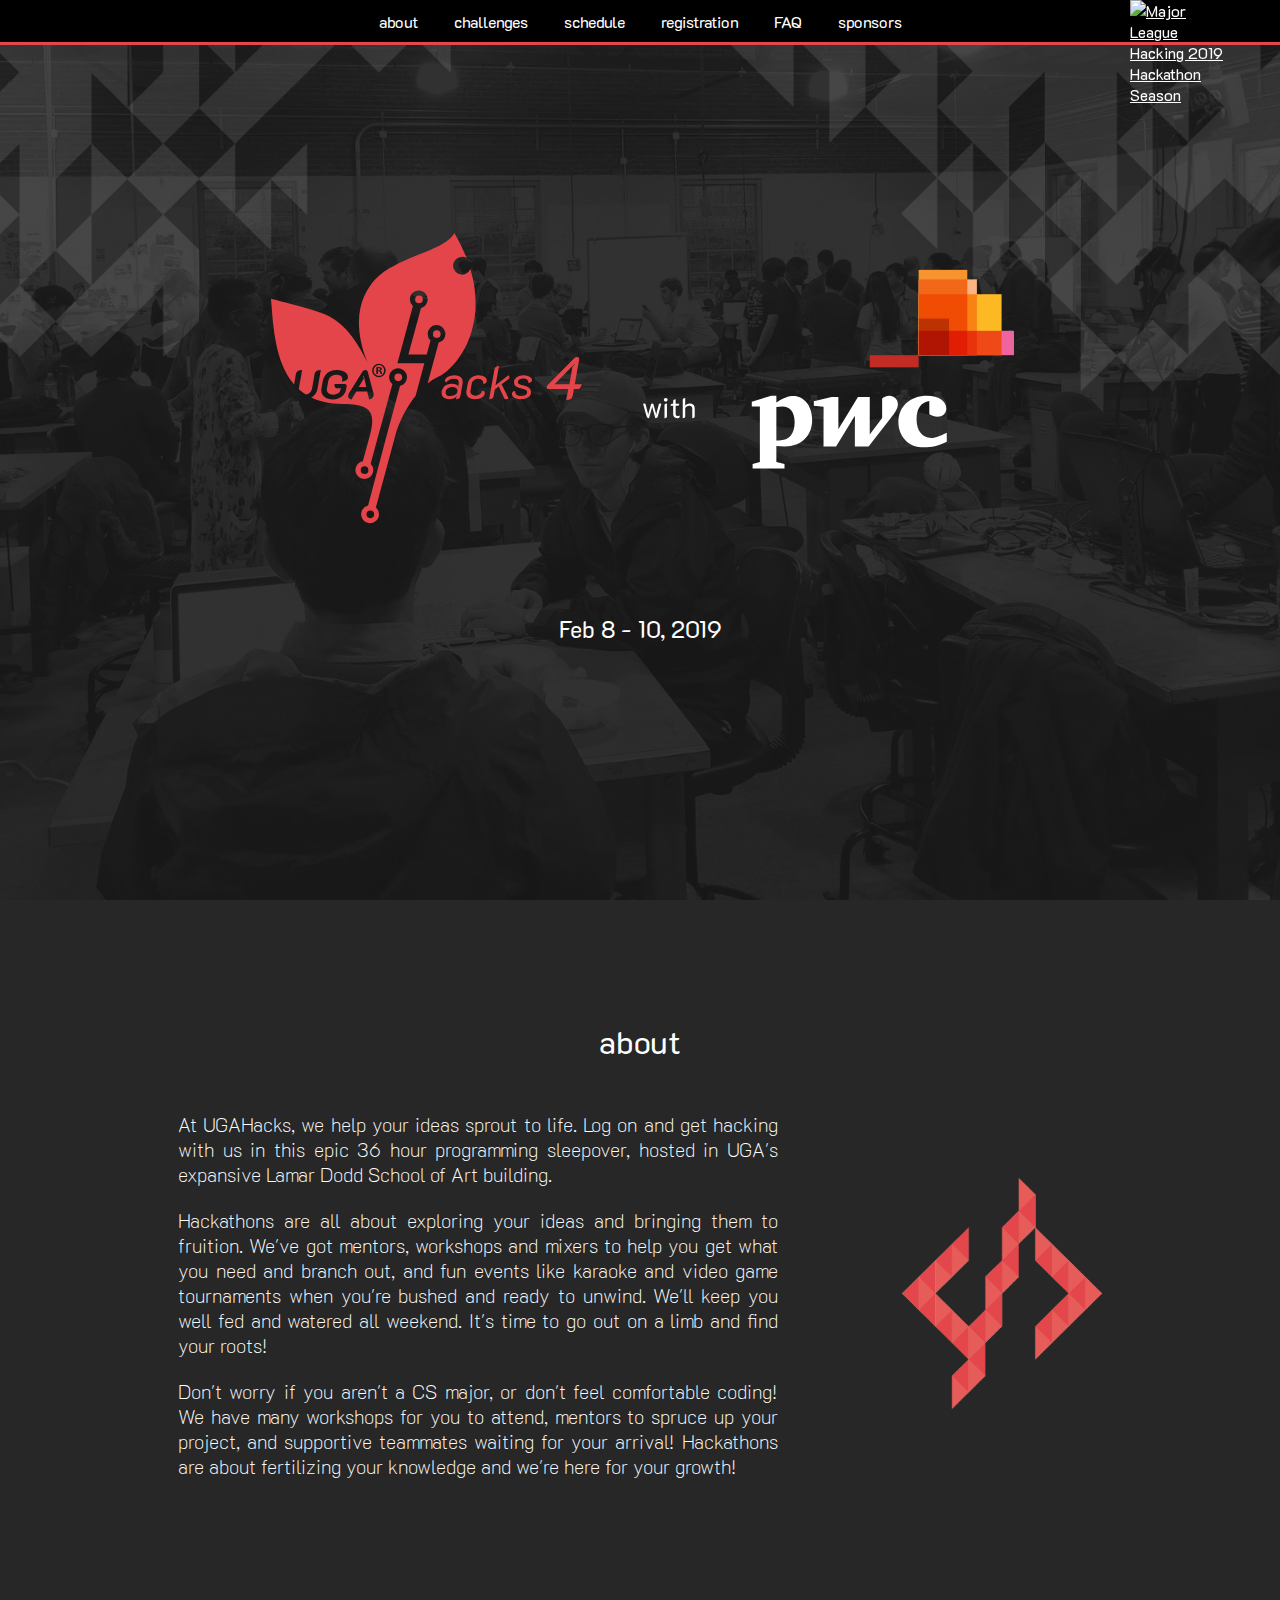
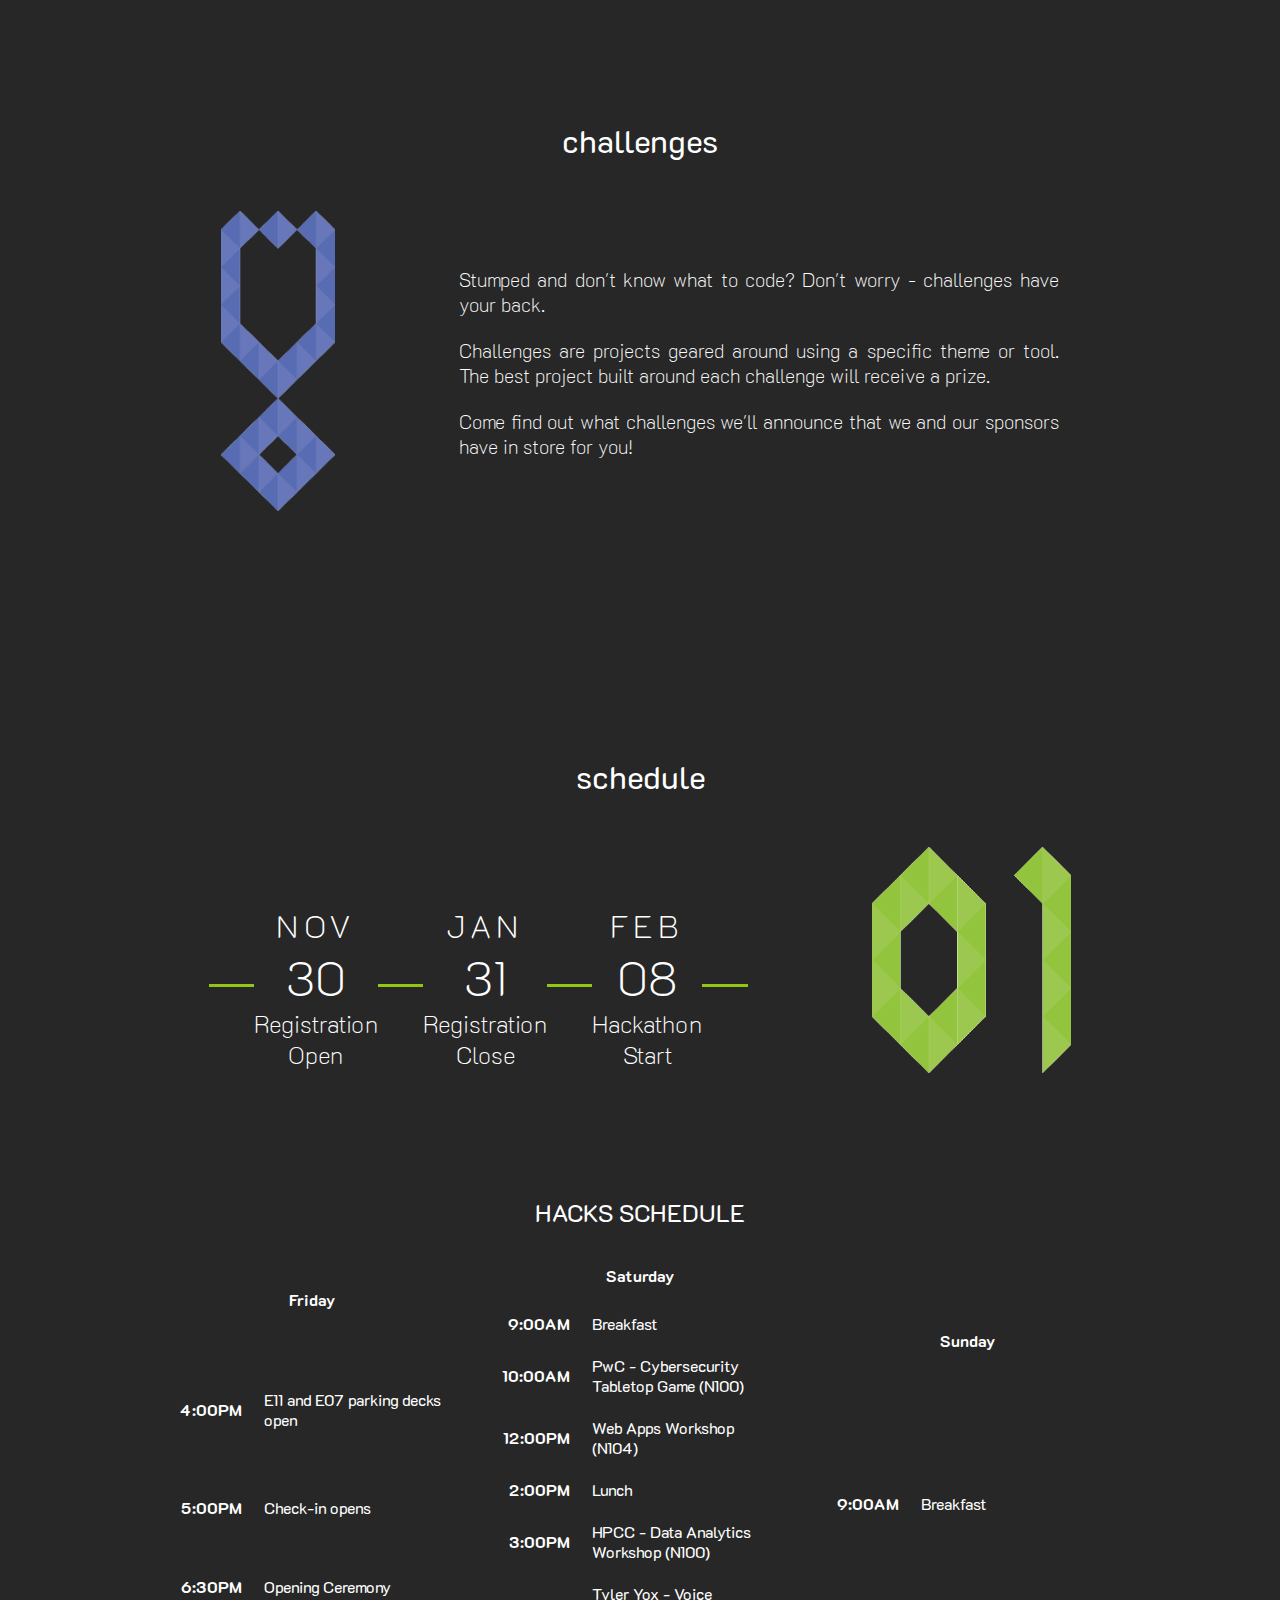
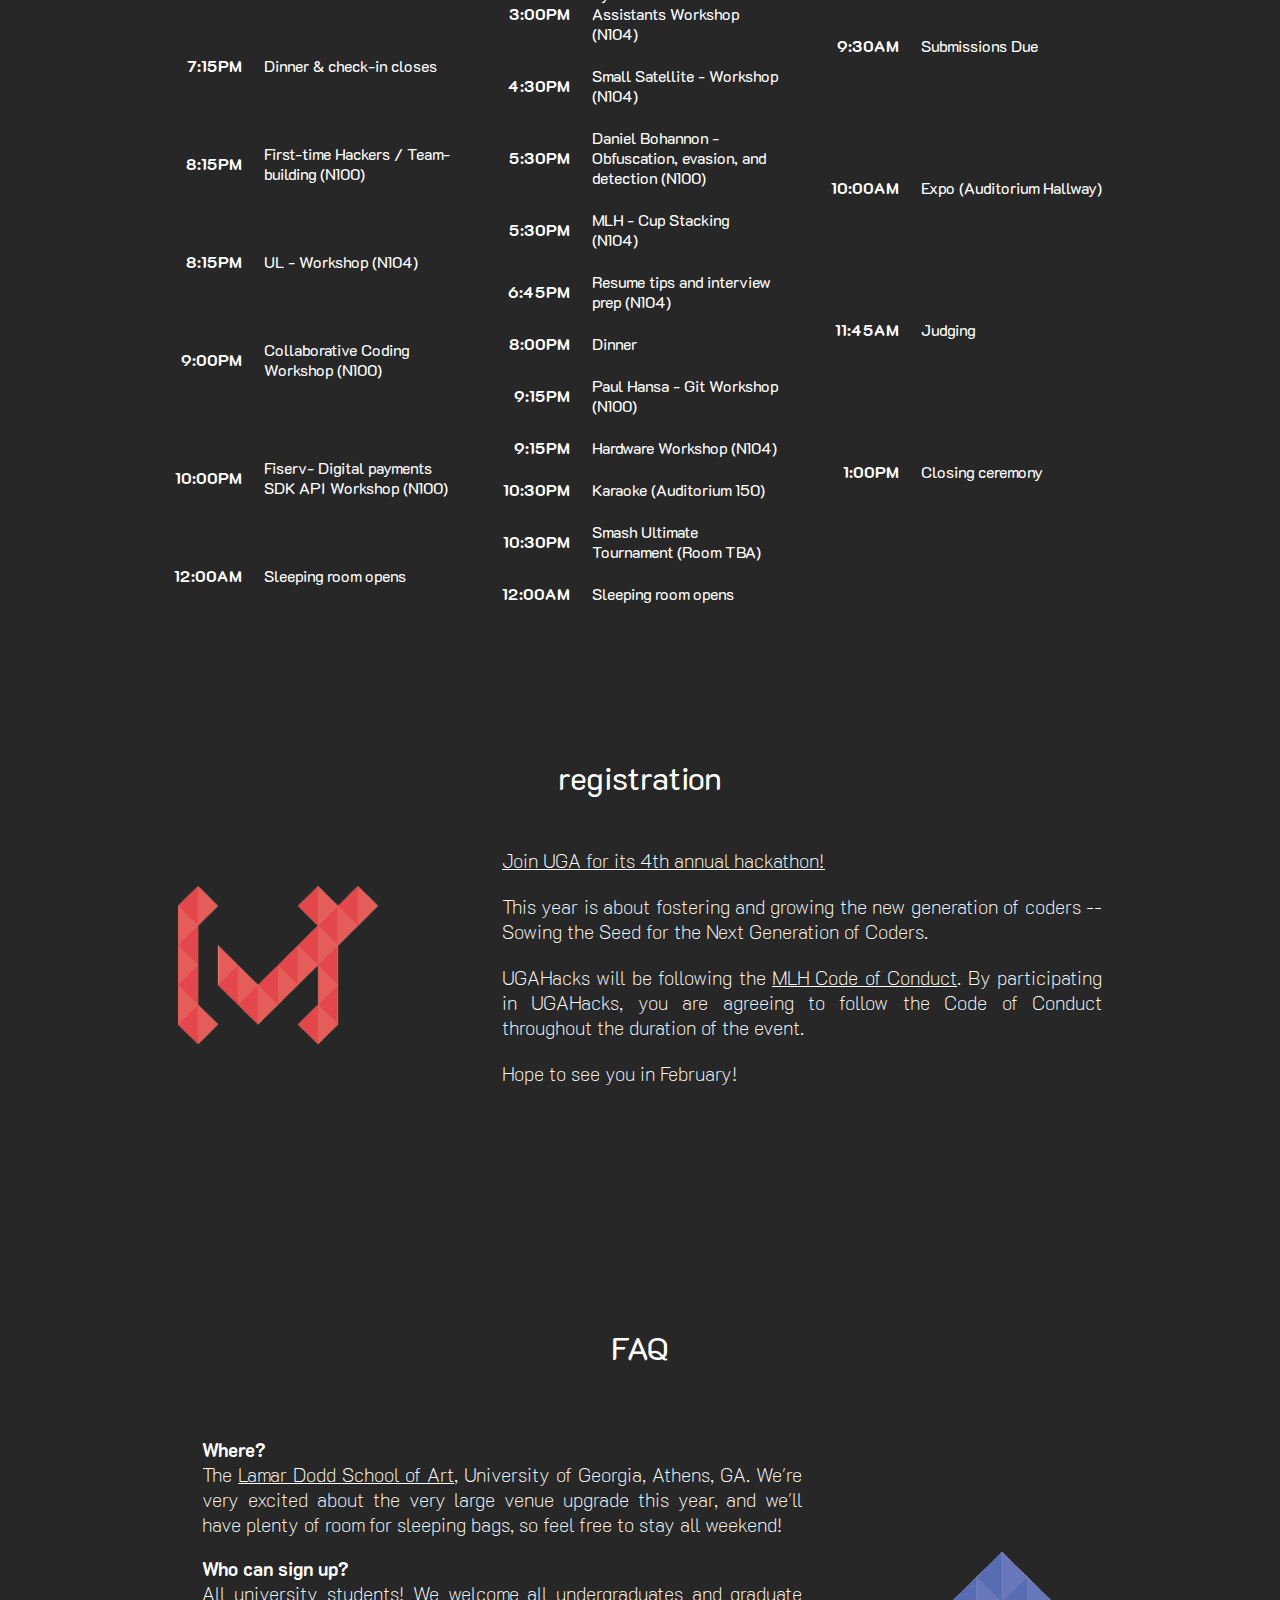
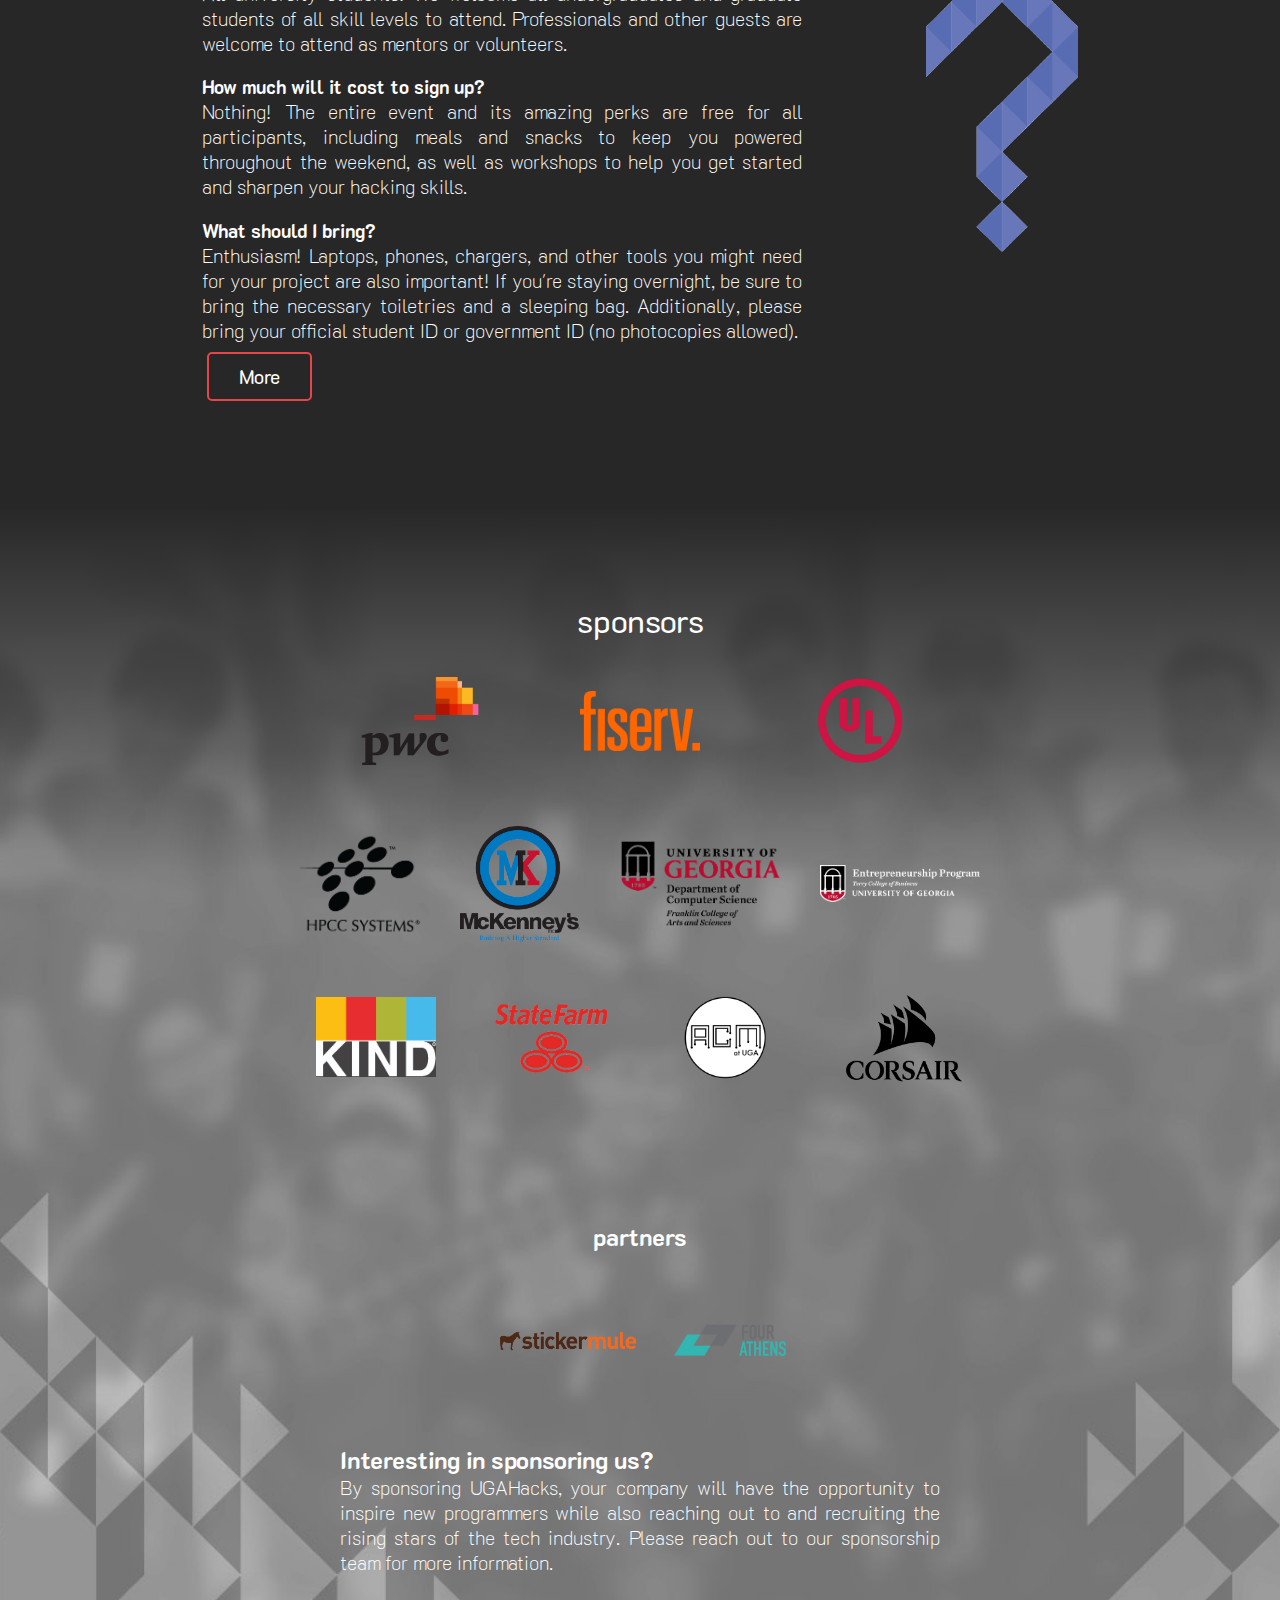
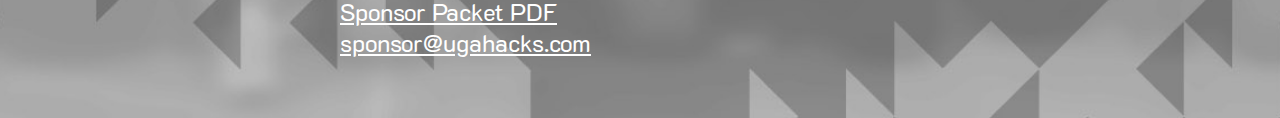
==== index.html @ d657d474 "updated schedule" ====
<!DOCTYPE html>
<meta charset="utf-8" />
<html xmlns="http://www.w3.org/1999/xhtml" xmlns:fb="http://ogp.me/ns/fb#">

<head>
	<title>UGAHacks 4</title>
	<link rel="stylesheet" href="https://maxcdn.icons8.com/fonts/line-awesome/1.1/css/line-awesome-font-awesome.min.css">
	<link rel="stylesheet" type="text/css" href="css/style.css" />
	<link rel="apple-touch-icon" sizes="180x180" href="./img/icons/apple-touch-icon.png">
	<link rel="icon" type="image/png" sizes="32x32" href="./img/icons/favicon-32x32.png">
	<link rel="icon" type="image/png" sizes="16x16" href="./img/icons/favicon-16x16.png">
	<link rel="manifest" href="./img/icons/site.webmanifest">
	<link rel="mask-icon" href="./img/icons/safari-pinned-tab.svg" color="#eb3f3f">
	<link rel="shortcut icon" href="./img/icons/favicon.ico">
	<meta name="viewport" content="width=device-width, initial-scale=1, maximum-scale=1" />
	<meta name="theme-color" content="#000000">
	<meta name="msapplication-TileColor" content="#da532c">
	<meta name="msapplication-config" content="./img/icons/browserconfig.xml">
	<meta name="theme-color" content="#ffffff">
	<meta property="og:image" content="./img/UGAH4-BG7.jpg" />
</head>

<body>
	<a id="mlh-trust-badge" style="display:block;max-width:100px;min-width:60px;position:fixed;right:50px;top:0;width:10%;z-index:10000"
	 href="https://mlh.io/seasons/na-2019/events?utm_source=na-hackathon&utm_medium=TrustBadge&utm_campaign=2019-season&utm_content=white"
	 target="_blank"><img src="https://s3.amazonaws.com/logged-assets/trust-badge/2019/mlh-trust-badge-2019-white.svg" alt="Major League Hacking 2019 Hackathon Season"
		 style="width:100%"></a>
	<div id="navbar">
		<div>
			<a href="#about">about</a>
			<a href="#challenges">challenges</a>
			<a href="#schedule">schedule</a>
			<a href="#registration">registration</a>
			<a href="#faq">FAQ</a>
			<a href="#sponsors">sponsors</a>
		</div>
	</div>
	<div id="main">
		<div>
			<div>
				<img src="./img/logo.svg" />
				<br />
				<h1 id="date">Feb 8 - 10, 2019</h1>
				<!--
				<a class="btn" href="https://ugeorgia.ca1.qualtrics.com/jfe/form/SV_0USwj0iN2isrIXz" target="_blank">REGISTER</a>
				-->
			</div>
		</div>
	</div>
	<div id="about">
		<div class="box">
			<div class="boxhead">
				<h1>about</h1>
			</div>
			<div class="boxcontent">
				<div class="boxtext">
					<p>
						At UGAHacks, we help your ideas sprout to life.
						Log on and get hacking with us in this epic 36 hour programming sleepover, hosted in UGA's expansive Lamar Dodd
						School of Art building.
					</p>
					<br />
					<p>
						Hackathons are all about exploring your ideas and bringing them to fruition. We've got mentors, workshops and
						mixers to help you get what you need and branch out, and fun events like karaoke and video game tournaments when
						you're bushed and ready to unwind. We'll keep you well fed and watered all weekend. It's time to go out on a limb
						and find your roots!
					</p>
					<br />
					<p>
						Don't worry if you aren't a CS major, or don't feel comfortable coding!
						We have many workshops for you to attend, mentors to spruce up your project, and supportive teammates waiting for
						your arrival!
						Hackathons are about fertilizing your knowledge and we're here for your growth!
					</p>
				</div>
				<div class="decor">
					<img src="img/H4about.png" />
				</div>
			</div>
		</div>
	</div>
	<div id="challenges">
		<div class="box">
			<div class="boxhead">
				<h1>challenges</h1>
			</div>
			<div class="boxcontent">
				<div class="decor">
					<img src="img/H4challenge.png" />
				</div>
				<div class="boxtext">
					<p>
						Stumped and don't know what to code? Don't worry - challenges have your back.
					</p>
					<br />
					<p>
						Challenges are projects geared around using a specific theme or tool.
						The best project built around each challenge will receive a prize.
					</p>
					<br />
					<p>
						Come find out what challenges we'll announce that we and our sponsors have in store for you!
					</p>
				</div>
			</div>
		</div>
	</div>
	<div id="schedule">
		<div class="box">
			<div class="boxhead">
				<h1>schedule</h1>
			</div>
			<div class="boxcontent">
				<div class="boxtext">
					<div id="timeline">
						<hr class="timeline-line">
						<div class="timeline-box">
							<h4>NOV</h4>
							<h5>30</h5>
							<h6>Registration Open</h6>
						</div>
						<hr class="timeline-line">
						<div class="timeline-box">
							<h4>JAN</h4>
							<h5>31</h5>
							<h6>Registration Close</h6>
						</div>
						<hr class="timeline-line">
						<div class="timeline-box">
							<h4>FEB</h4>
							<h5>08</h5>
							<h6>Hackathon Start</h6>
						</div>
						<hr class="timeline-line">
					</div>
				</div>
				<div class="decor">
					<img src="img/H4schedule.png" />
				</div>
			</div>
		</div>
		<div id=timetable>
			<h2>HACKS SCHEDULE</h2>
			<div class='table-wrapper'>
				<table id='friday'>
					<tr>
						<th colspan="2">Friday</th>
					</tr>
					<!--font weight bold-->
					<tr>
						<td class=time>4:00PM </td>
						<td>E11 and E07 parking decks open</td>
						<!--Fri-->
					</tr>
					<tr>
						<td class=time>5:00PM </td>
						<td>Check-in opens</td>
					</tr>
					<tr>
						<td class=time>6:30PM </td>
						<td>Opening Ceremony</td>
					</tr>
					<tr>
						<td class=time>7:15PM </td>
						<td>Dinner & check-in closes</td>
					</tr>
					<tr>
						<td class=time>8:15PM </td>
						<td>First-time Hackers / Team-building (N100)</td>
					</tr>
					<tr>
						<td class=time>8:15PM </td>
						<td>UL - Workshop (N104)</td>
					</tr>
					<tr>
						<td class=time>9:00PM </td>
						<td>Collaborative Coding Workshop (N100)</td>
					</tr>
					<tr>
						<td class=time>10:00PM </td>
						<td>Fiserv- Digital payments SDK API Workshop (N100)</td>
					</tr>
					<tr>
						<td class=time>12:00AM </td>
						<td>Sleeping room opens</td>
					</tr>
				</table>
				<!--friday table-->
				<table id='saturday'>
					<tr>
						<th colspan="2">Saturday</th>
					</tr>
					<tr>
						<td class=time>9:00AM </td>
						<td>Breakfast</td>
					</tr>
					<tr>
						<td class=time>10:00AM </td>
						<td>PwC - Cybersecurity Tabletop Game (N100)</td>
					</tr>
					<tr>
						<td class=time>12:00PM </td>
						<td>Web Apps Workshop (N104)</td>
					</tr>
					<tr>
						<td class=time>2:00PM </td>
						<td>Lunch</td>
					</tr>
					<tr>
						<td class=time>3:00PM </td>
						<td>HPCC - Data Analytics Workshop (N100)</td>
					</tr>
					<tr>
						<td class=time>3:00PM </td>
						<td>Tyler Yox - Voice Assistants Workshop (N104)</td>
					</tr>
					<tr>
						<td class=time>4:30PM </td>
						<td>Small Satellite - Workshop (N104)</td>
					</tr>
					<tr>
						<td class=time>5:30PM </td>
						<td>Daniel Bohannon - Obfuscation, evasion, and detection (N100)</td>
					</tr>
					<tr>
						<td class=time>5:30PM </td>
						<td>MLH - Cup Stacking (N104)</td>
					</tr>
					<tr>
						<td class=time>6:45PM </td>
						<td>Resume tips and interview prep (N104)</td>
					</tr>
					<tr>
						<td class=time>8:00PM </td>
						<td>Dinner</td>
					</tr>
					<tr>
						<td class=time>9:15PM </td>
						<td>Paul Hansa - Git Workshop (N100)</td>
					</tr>
					<tr>
						<td class=time>9:15PM </td>
						<td>Hardware Workshop (N104)</td>
					</tr>
					<tr>
						<td class=time>10:30PM </td>
						<td>Karaoke (Auditorium 150)</td>
					</tr>
					<tr>
						<td class=time>10:30PM </td>
						<td>Smash Ultimate Tournament (Room TBA)</td>
					</tr>
					<tr>
						<td class=time>12:00AM </td>
						<td>Sleeping room opens</td>
					</tr>
				</table>
				<table id="sunday">
					<tr>
						<th colspan="2">Sunday</th>
					</tr>
					<tr>
						<td class=time>9:00AM </td>
						<td>Breakfast</td>
						<!--Sun-->
					</tr>
					<tr>
						<td class=time>9:30AM </td>
						<td>Submissions Due</td>
					</tr>
					<tr>
						<td class=time>10:00AM </td>
						<td>Expo (Auditorium Hallway)</td>
					</tr>
					<tr>
						<td class=time>11:45AM </td>
						<td>Judging</td>
					</tr>
					<tr>
						<td class=time>1:00PM </td>
						<td>Closing ceremony</td>
					</tr>
					<tr>
						<td></td>
					</tr>
				</table>
			</div>
		</div>
		<!--end of timetable div-->

	</div> <!-- end of the timeline div -->
	<div id="registration">
		<div class="box">
			<div class="boxhead">
				<h1>registration</h1>
			</div>
			<div class="boxcontent">
				<div class="decor">
					<img src="img/H4registration.png" />
				</div>
				<div class="boxtext">
					<p><a href="https://ugeorgia.ca1.qualtrics.com/jfe/form/SV_0USwj0iN2isrIXz" target="_blank">Join UGA for its 4th
							annual hackathon!</a></p>
					<br />
					<p>This year is about fostering and growing the new generation of coders -- Sowing the Seed for the Next
						Generation of Coders.</p>
					<br />
					<p>UGAHacks will be following the <a href="https://static.mlh.io/docs/mlh-code-of-conduct.pdf">MLH Code of Conduct</a>.
						By participating
						in UGAHacks, you are agreeing to follow the Code of Conduct throughout the duration of the event.</p>
					<br />
					<p>Hope to see you in February!</p>
				</div>
			</div>
		</div>
	</div>
	<div id="faq">
		<div class="box">
			<div class="boxhead">
				<h1>FAQ</h1>
			</div>
			<div class="boxcontent">
				<div class="boxtext">
					<h3>Where? </h3>
					<p>
						The <a href="https://goo.gl/maps/ufiFo4PmKb82">Lamar Dodd School of Art</a>, University of Georgia, Athens, GA.
						We're very excited about the very large venue upgrade this year, and we'll have plenty of room for sleeping bags,
						so feel free to stay all weekend!
					</p>
					<h3>Who can sign up? </h3>
					<p>
						All university students! We welcome all undergraduates and graduate students of all skill levels to attend.
						Professionals
						and other guests are
						welcome to attend as mentors or volunteers.
					</p>
					<h3>How much will it cost to sign up? </h3>
					<p>
						Nothing! The entire event and its amazing perks are free for all participants, including meals and snacks to keep
						you powered throughout the weekend, as well as workshops to help you get started and sharpen your hacking skills.
					</p>
					<h3>What should I bring? </h3>
					<p>
						Enthusiasm! Laptops, phones, chargers, and other tools you might need for your project are also important! If
						you're staying overnight, be sure to bring the necessary toiletries and a sleeping bag. Additionally, please
						bring your official student ID or government ID (no photocopies allowed).
					</p>
					<br />
					<a class="collapsible btn">More</a>
					<div class="content">
						<h3>Can I start working on my project before the event? </h3>
						<p>
							No. All UGAHacks projects must begin at the hackathon. You are not permitted to begin a hackathon project before
							this event. Feel free to bring ideas, but no code!
						</p>
						<h3>What if I don't have a team or idea? </h3>
						<p>
							Don't sweat it! You're free to join any existing team or form a new one when you get there. We'll also provide
							ample opportunities for hackers to meet each other and brainstorm some amazing ideas.
						</p>
						<h3>How many people can I have on my team? </h3>
						<p>
							There is no hard limit, but we recommend teams be at most 4 people, as we only have prizes for 4 people per
							team.
						</p>
						<h3>Will you be offering travel reimbursements? </h3>
						<p>
							Yes, we will be offering travel reimbursements! Please make sure to note it on your registration and we will
							reach out to you upon acceptance. University of Georgia students are not eligible to receive travel
							reimbursements.
						</p>
						<h3>Where will I sleep? </h3>
						<p>
							We'll have designated sleeping areas for hackers, but they will be on a first-come-first-serve basis. You're
							welcome and even encouraged to bring a sleeping bag!
						</p>
						<h3>Can I volunteer / mentor at UGAHacks? </h3>
						<p>
							We love your enthusiasm! Volunteers and mentors can apply via the registration form above! If you have any
							questions regarding the position, please contact us at
							<a href="mailto:hackathon@uga.edu">hackathon@uga.edu</a>
							- Be sure to mention it in the subject. See you soon!
						</p>
						<h3>I have more questions? </h3>
						<p>
							That's not actually a question, but if you've got one then we'll be happy to answer it! Reach out to us at
							<a href="mailto:hello@ugahacks.com">hello@ugahacks.com</a>.
						</p>
					</div>
				</div>
				<div class="decor">
					<img src="img/H4faq.png" />
				</div>
			</div>
		</div>
	</div>
	<div id="sponsors">
		<div class="box">
			<div class="boxhead">
				<h1>sponsors</h1>
			</div>
			<div class="sponsorlogos">
				<a href="https://www.pwc.com/" target="_blank"> <img src="img/pwcready.png" /></a>
				<a href="https://www.fiserv.com/index.aspx" target="_blank"><img src="img/fiserv.png" /></a>
				<a href="https://ims.ul.com/" target="_blank"><img src="img/UL-red.png" /></a>
			</div>
			<div class="sponsorlogos">
				<a href="https://hpccsystems.com/" target="_blank"><img src="img/HPCC Systems Logo black.png" /></a>
				<a href="http://www.mckenneys.com" target="_blank"><img src="img/mck.png" /></a>
				<a href="http://cs.uga.edu" target="_blank"><img src="img/csdept.png" class="uga-logo"/></a>
				<a href="http://www.ugaentr.com" target="_blank"><img src="img/entr-program.png" class="uga-logo"/></a>
			</div>
			<div class="sponsorlogos">
				<a href="https://www.kindsnacks.com/" target="_blank"><img src="img/kind.png" /></a>
				<a href="https://www.statefarm.com" target="_blank"><img src="img/statefarm.png" /></a>
				<a href="https://www.ugaacm.com/" target="_blank"><img src="img/acm.png" /></a>
				<a href="https://www.corsair.com/us/en/" target="_blank"><img src="img/Corsair_logo_SW_800px.png" /></a>
			</div>

		</div>
		<div class="box" style="margin: 20px 0">
			<div class="boxhead">
				<h2>partners</h2>
			</div>
			<div class="boxcontent">
				<div class="partnerlogos">
					<a href="http://hackp.ac/mlh-stickermule-hackathons" target="_blank"><img src="img/sticker-mule-logo-light-bg.png" /></a>
					<a href="https://www.fourathens.com/" target="_blank"><img src="img/fourathens.png" /></a>
				</div>
			</div>
		</div>
		<div class="boxcontent">
			<div class="boxtext">
				<h2>Interesting in sponsoring us?</h2>
				<p>
					By sponsoring UGAHacks, your company will have the opportunity to inspire new programmers while also reaching out
					to and recruiting the rising stars of the tech industry. Please reach out to our sponsorship team for more
					information.
				</p>
				<br />
				<a href="./docs/UGHacks-4-Sponsorship.pdf">
					<h2>Sponsor Packet PDF</h2>
				</a>
				<a href="mailto:sponsor@ugahacks.com">
					<h2>sponsor@ugahacks.com</h2>
				</a>
			</div>
		</div>
		<footer>
			<a href="https://github.com/ugahacks"><i class="fa fa-github"></i></a>
			<a href="https://twitter.com/ugahacks"><i class="fa fa-twitter"></i></a>
			<a href="https://www.facebook.com/ugahacks/"><i class="fa fa-facebook"></i></a>
		</footer>
	</div>


	<script src="js/smooth-scroll.min.js"></script>
	<script>
		var scroll = new SmoothScroll('a[href*="#"]', {
			speed: 800,
			offset: 40
		});
		var more = document.getElementsByClassName("collapsible");
		for (let i = 0; i < more.length; i++) {
			more[i].addEventListener("click", function () {
				this.classList.toggle("active");
				var content = this.nextElementSibling;
				if (content.style.display === "block") {
					content.style.display = "none";
				} else {
					content.style.display = "block";
				}
			})
		}
	</script>
</body>

</html>
---- css/style.css ----
@import url("https://fonts.googleapis.com/css?family=K2D");

/* Elements */

* {
    margin: 0;
    padding: 0;
    background-repeat: no-repeat;
    background-size: cover;
    background-position: top center;
    background-attachment: fixed;
}

body {
    background-color: #272727;
    font-family: "K2D", "Helvetica Neue", "Helvetica", "Arial", sans-serif;
    color: white;
}

body > div:nth-of-type(n + 2) {
    min-height: calc(50vh - 20px);
    display: flex;
    align-items: center;
    justify-content: center;
}

p {
    font-size: 1.2em;
    font-weight: lighter;
}

a {
    color: #fff;
    transition: 0.5s all;
}

a:hover {
    color: #e4464a;
}

h1,
h2,
h3 {
    font-weight: normal;
}

.h2-italics{
    font-style: italic;
}

h4 {
    font-size: 2em;
    letter-spacing: 5px;
    font-weight: lighter;
}

h5 {
    font-size: 3em;
    font-weight: lighter;
}

h6 {
    font-size: 1.5em;
    font-weight: lighter;
}

footer {
    margin: 30px 0;
    text-align: center;
    font-size: 2em;
}

footer a {
    text-decoration: none;
}

footer a:hover {
    color: black;
}

/* Classes */

.content {
    display: none;
}

.box {
    margin: 120px 0;
}

.boxhead {
    text-align: center;
}

.boxcontent {
    text-align: center;
}

.boxcontent > div {
    padding: 50px 60px 0 60px;
    display: inline-block;
    vertical-align: middle;
}

.boxtext {
    text-align: justify;
    max-width: 600px;
}

.decor img {
    max-width: 200px;
    max-height: 300px;
}

.btn {
    border: 2px solid #e4464a;
    border-radius: 5px;
    padding: 10px 30px;
    margin: 5px;
    font-size: 1.2em;
    text-align: center;
    color: white;
    text-decoration: none;
}

.btn:hover {
    background: #e4464a;
    color: #fff;
}

/* IDs */

/* Navbar */

#navbar {
    z-index: 1;
    width: 100%;
    min-height: 40px;
    position: fixed;
    top: 0;
    text-align: center;
    line-height: 40px;
    border-bottom: 3px solid #e4464a;
    background-color: black;
}

#navbar > * {
    display: inline-block;
}

#navbar > div:first-child {
    padding-left: 2em;
}

#navbar > div > * {
    vertical-align: middle;
    padding-right: 2em;
}

#navbar a {
    color: white;
    text-decoration: none;
}

#navbar a:hover {
    color: #e4464a;
}

/* .active-nav {
  border-bottom: 3px solid #e4464a; 
} */

#main {
    margin-top: 40px;
    text-align: center;
    background-image: url("../img/UGAH4-BG1.jpg");
    height: calc(100vh - 40px);
}

#main > div {
    width: 100%;
    align-items: center;
    margin: auto;
}

#main > div > div {
    margin-top: -100px;
}

/* #main > div > div > *:nth-child(1) {
    margin-left: 7vw;
} */

#main > div > div > * {
    display: inline-block;
    vertical-align: middle;
}

#main img {
    min-width: 100px;
    width: 80%;
    max-width: 768px;
    margin-bottom: 50px;
}

#main h1 {
    font-size: 1.8vw;
}

#main .btn {
    position: absolute;
    bottom: 15%;
    left: 0%;
    right: 0%;
    max-width: 120px;
    margin: 0 auto;
}

#about, #overview,
#friday-prep {
    background-image: url("../img/UGAH4-BG2.jpg");
}

#challenges,
#online {
    background-image: url("../img/UGAH4-BG3.jpg");
}

#schedule {
    display: grid;
    text-align: center;
}

#schedule,
#onsite {
    background-image: url("../img/UGAH4-BG4.jpg");
}

#schedule .table-wrapper {
    display: flex;
    /* justify-content: space-between; */
    justify-content: center;
    flex-wrap: wrap;
}

#schedule table {
    width: 300px;
    padding: 20px 10px;
    margin: 0 auto;
}

#schedule tr {
    line-height: 1.25em;
    text-align: left; /*maybe center is better*/
}

#schedule tr > th {
    padding: 1em 0;
    text-align: center;
}

#schedule tr > td:first-of-type {
    padding-right: 20px;
    text-align: right;
    font-weight: bold;
}

#schedule tr > td {
    padding: 10px 0;
}

/* adding Timeline - like UGAHACKS3*/
.timeline-line {
    margin: auto 0;
    flex: initial; /*setting height and width*/
    width: 100%; /*change width? Does this make it look more elegant? How can I change its width to match mobile?*/
    border-top: 3px solid #93c611;
}

.timeline-box {
    display: block;
    width: 100%; /*change to %?*/
    margin: 0 auto;
    align-content: center;
}

#timeline {
    width: 100%;
    display: flex;
    align-content: center;
    text-align: center;
    padding-top: 50px;
}

hr {
    /*line break - can be used as timeline. svg? Annoying*/
    flex: auto;
    display: block;
    height: 3px;
    margin: auto 0 auto 20px;
    border: 0;
    border-top: 3px solid #93c611;
}

/*h4 -for month
h5 - for date
h6 - for subject*/
/*End of adding Timeline - like UGAHACKS3*/

#registration, #responsibilities,
#workshops {
    background-image: url("../img/UGAH4-BG5.jpg");
}

#faq, #rules,
#hotels {
    background-image: url("../img/UGAH4-BG6.jpg");
}

#faq h3 {
    margin-top: 1em;
    font-weight: bold;
}

#thankyou {
    background: url("../img/UGAH4-BG7-black.jpg");
    min-height: 60vh;
    background-size: cover;
    min-height: 800px;
    background-position: top center;
}

#sponsors {
    display: grid;
    background: linear-gradient(
            to bottom,
            rgba(40, 40, 40, 1) 0%,
            rgba(20, 20, 20, 0.4) 20%,
            rgba(0, 0, 0, 0) 30%
        ),
        url("../img/UGAH4-BG7.jpg");
    min-height: 60vh;
    background-size: cover;
    min-height: 800px;
    background-position: top center;
}

#sponsors h2 {
    font-weight: bold;
}

#sponsors a h2 {
    font-weight: normal;
}

#sponsors .box {
    margin: 0;
}

#sponsors .boxhead {
    margin-top: 90px;
}

.sponsorlogos {
    align-items: center;
    display: flex;
    justify-content: center;
    justify-content: space-evenly;
}

.sponsorlogos img {
    max-width: 120px;
    padding: 20px;
}

.uga-logo {
    max-width: 160px !important;
}

.partnerlogos {
    display: flex;
    margin-top: 0.5em;
    justify-content: center;
    justify-content: space-evenly;
}
.partnerlogos img {
    max-height: 60px;
}

.footer {
    left: 0;
    bottom: 0;
    width: 100%;
    text-align: center;
    padding-top: 0.5em;
    padding-bottom: 0.5em;
    background-color: #e4464a;
}

@media (max-width: 768px), (orientation: portrait) {
    html {
        font-size: 80%;
    }
    .btn {
        font-size: 1em;
    }
    .box {
        margin: 80px 0;
    }

    .boxcontent > div {
        padding: 30px 20px 0 20px;
    }
    .decor {
        width: calc(100% - 100px);
    }
    .decor img {
        max-width: 150px;
        max-height: 150px;
    }
    #schedule #boxtext {
        padding: 0 !important;
    }
    #timeline {
        font-size: 80%;
    }
    #navbar {
        display: none;
    }
    #main {
        margin-top: 0;
    }
    #main > div > div > * {
        margin: 1em auto;
        display: block;
    }
    #main h1 {
        font-size: 2em;
    }
    #main .btn {
        bottom: 12%;
    }
    .sponsorlogos {
        display: flex;
        flex-direction: column;
    }
    #parking-map {
        max-height: 35vh;
    }
    /* .table-wrapper {
        display: flex;
        flex-direction: column;
        align-items: center;
    } */
}
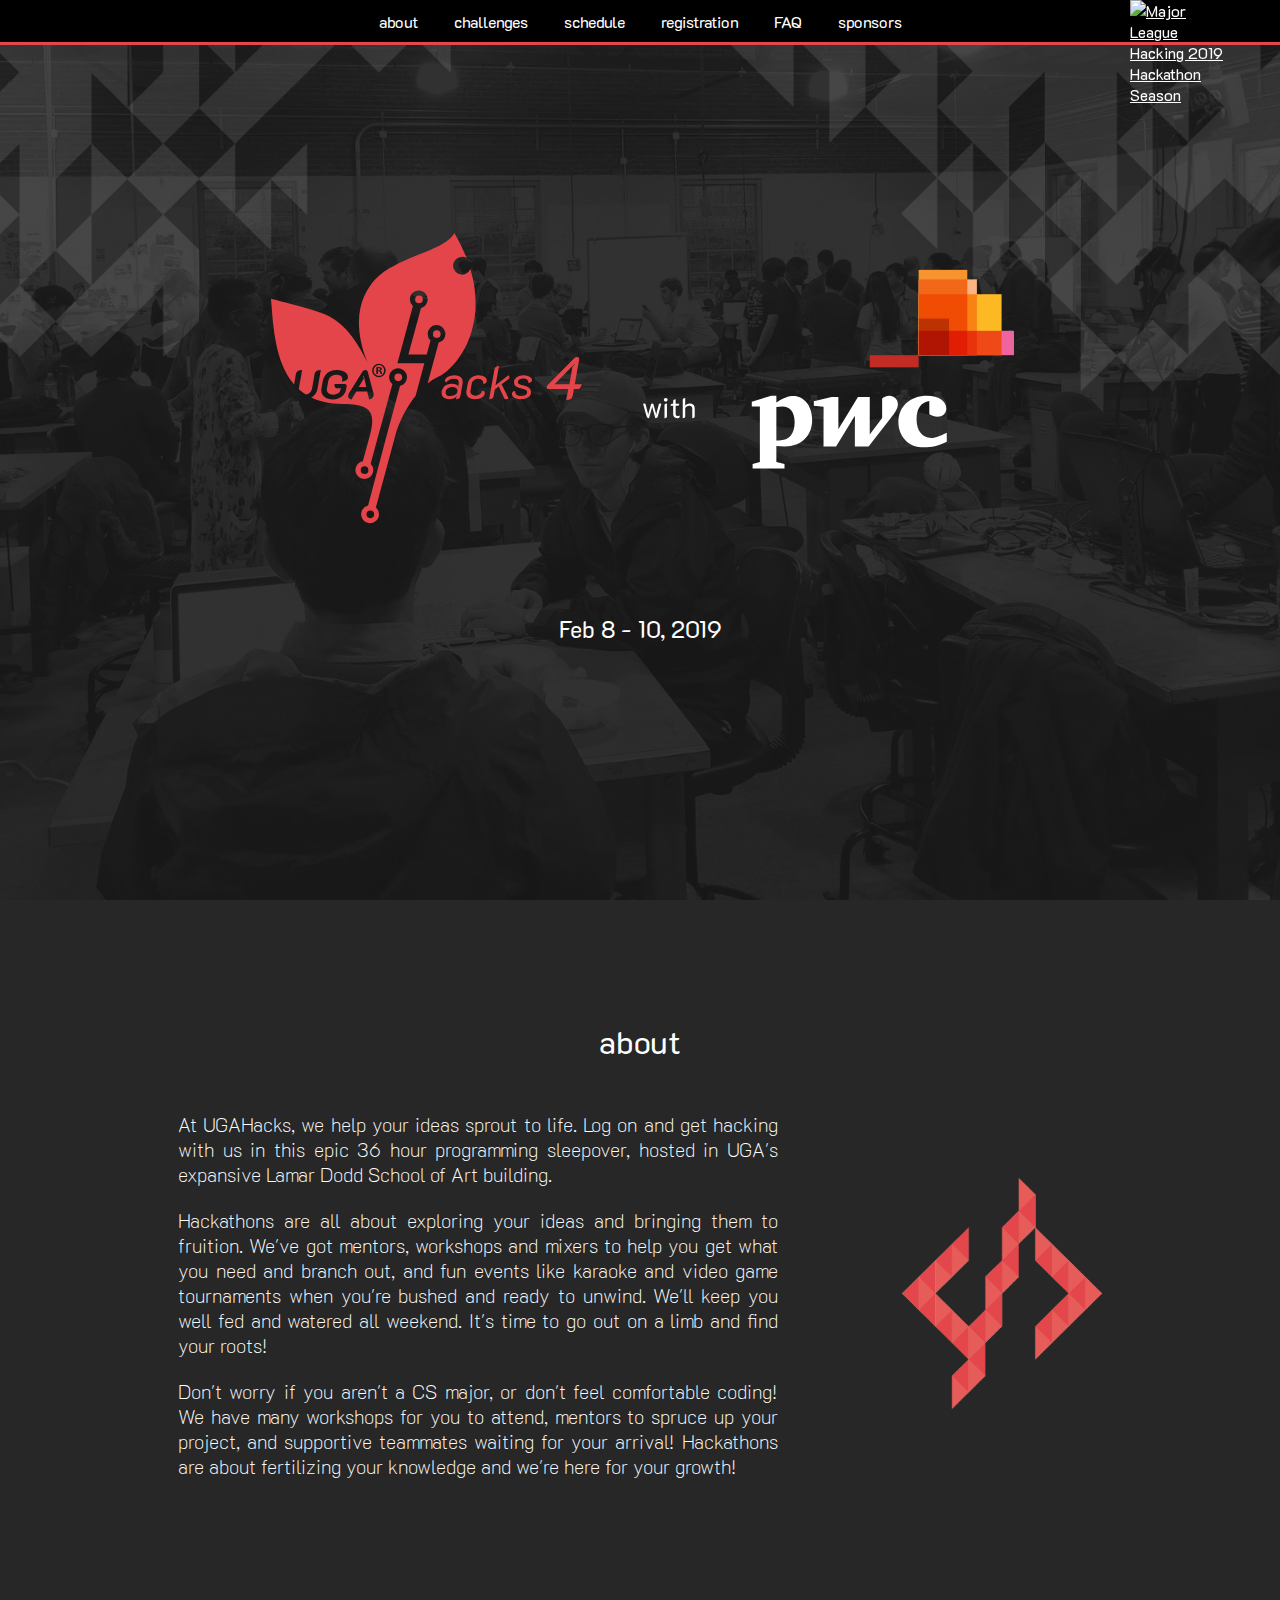
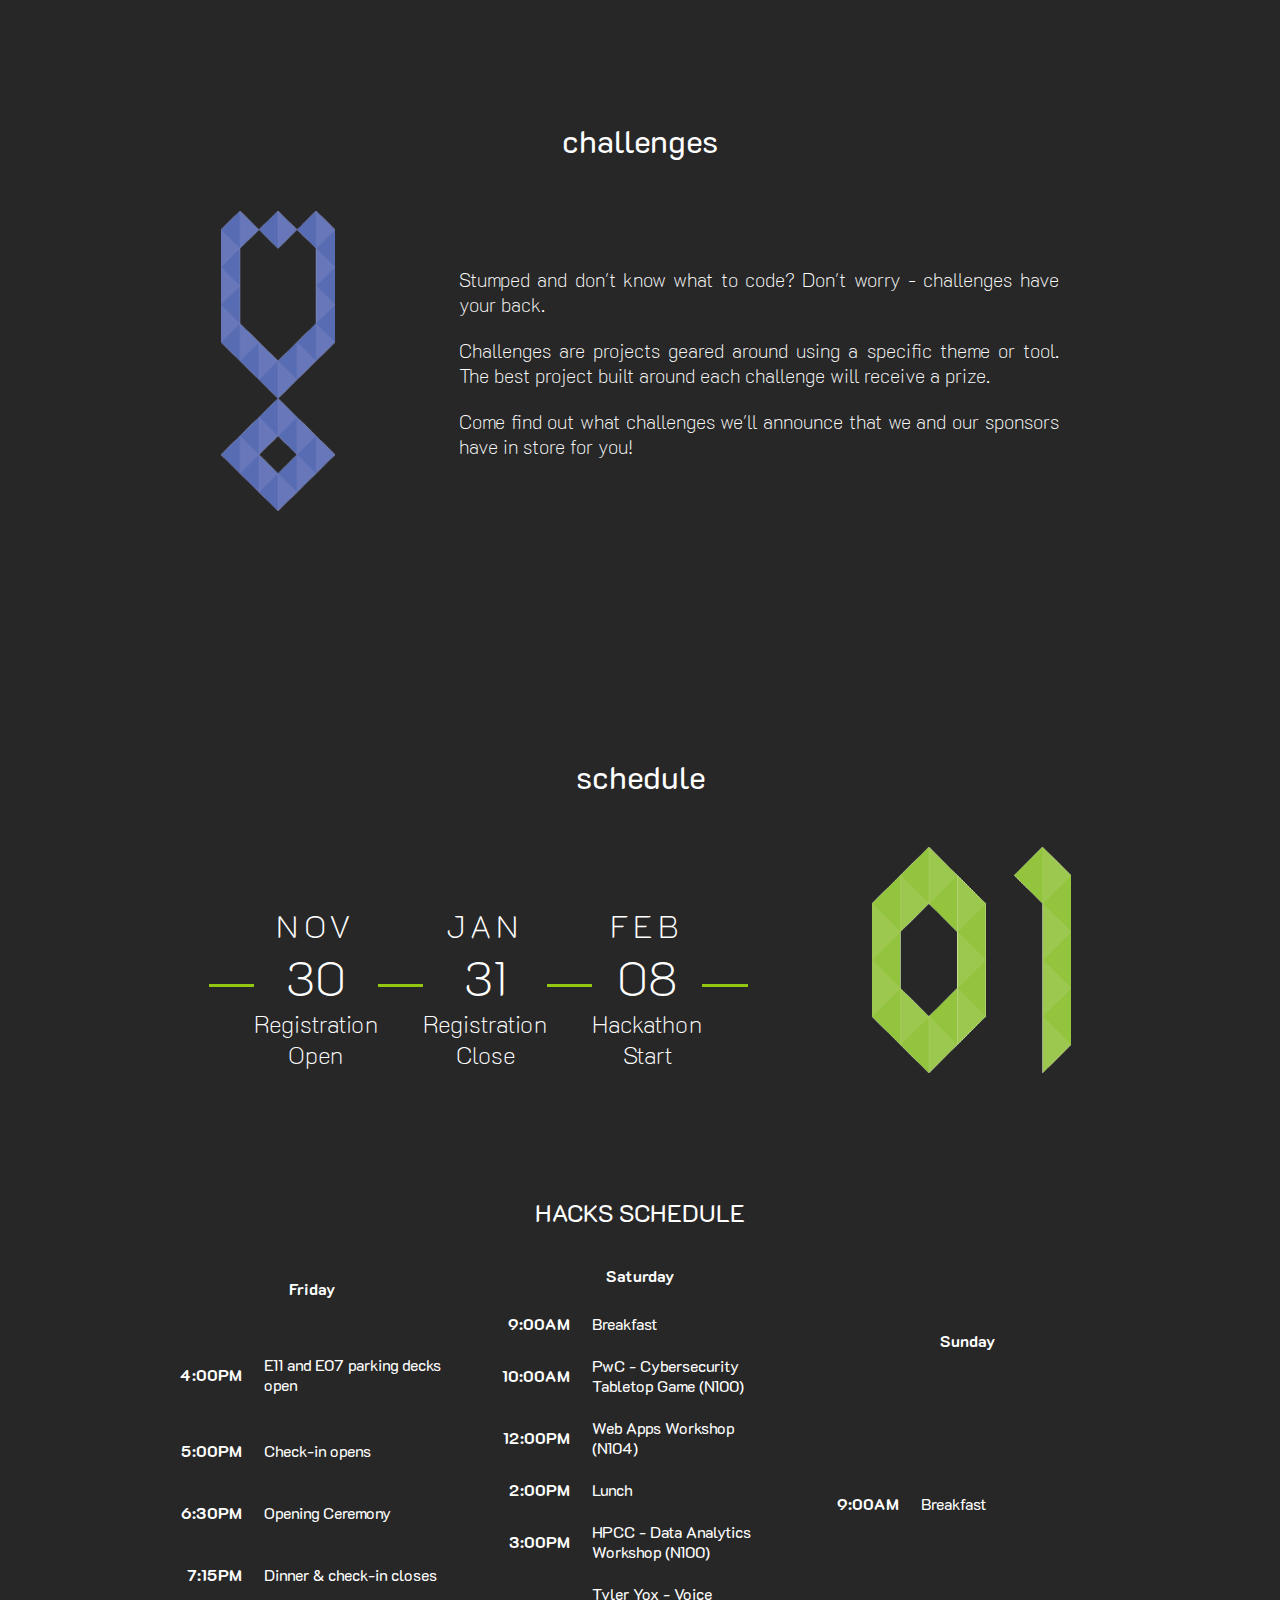
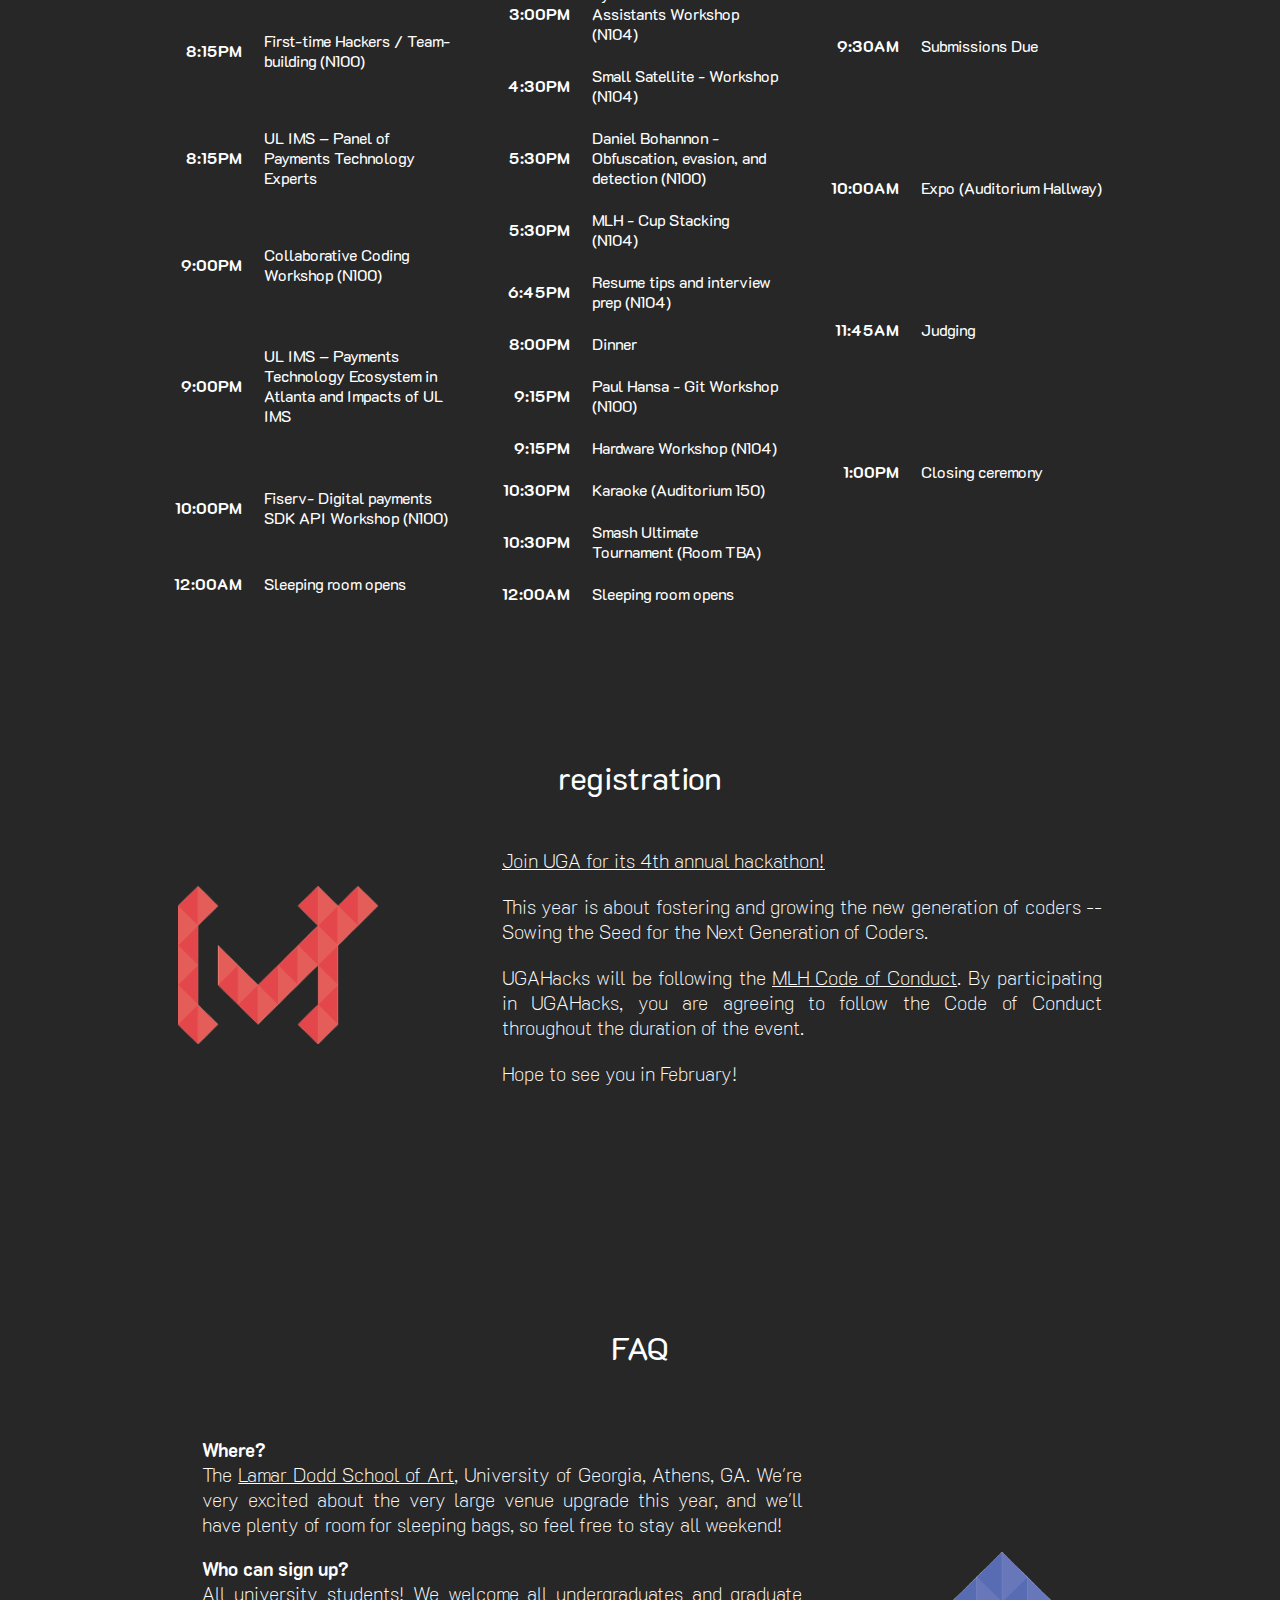
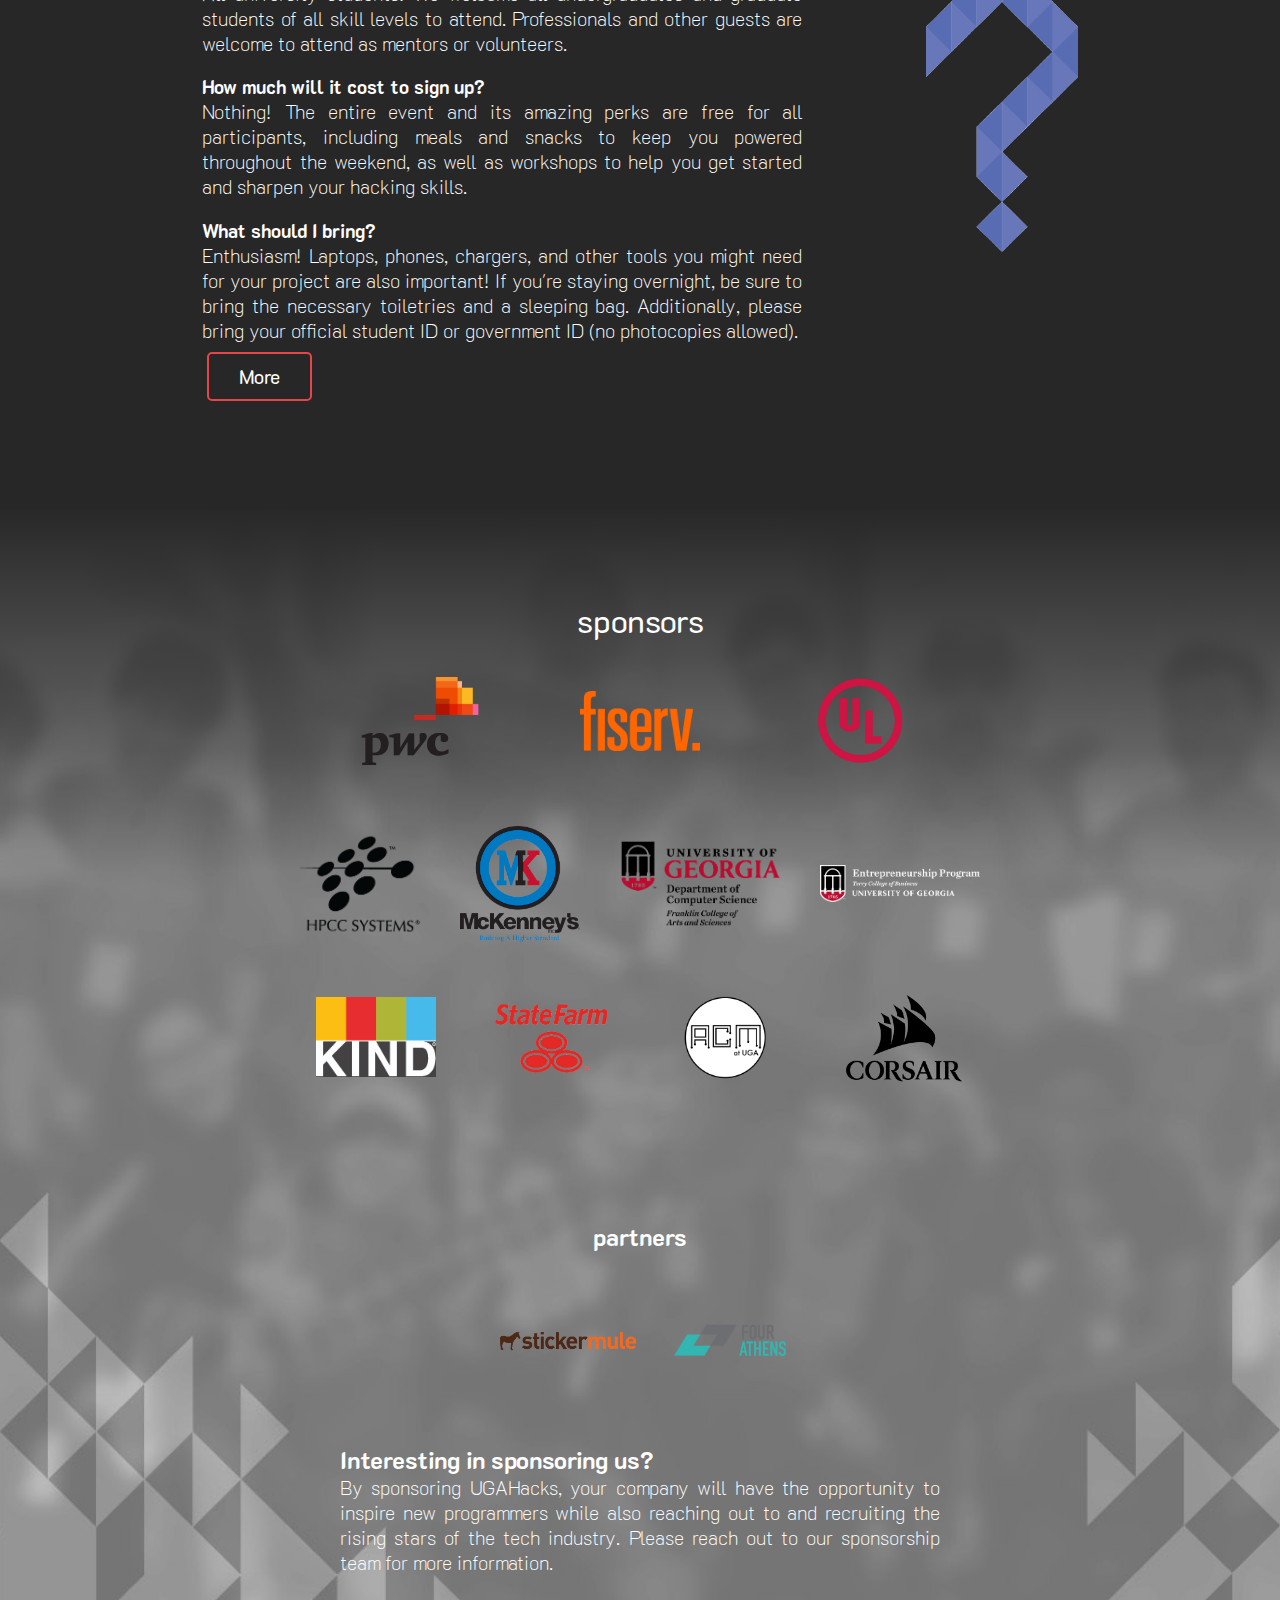
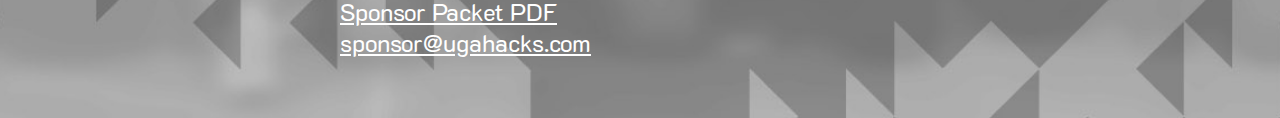
==== commit eaa48dee: "Update schedule for UL IMS" ====
--- a/index.html
+++ b/index.html
@@ -171,11 +171,15 @@
 					</tr>
 					<tr>
 						<td class=time>8:15PM </td>
-						<td>UL - Workshop (N104)</td>
+						<td>UL IMS – Panel of Payments Technology Experts</td>
 					</tr>
 					<tr>
 						<td class=time>9:00PM </td>
 						<td>Collaborative Coding Workshop (N100)</td>
+					</tr>
+					<tr>
+						<td class=time>9:00PM </td>
+						<td>UL IMS – Payments Technology Ecosystem in Atlanta and Impacts of UL IMS</td>
 					</tr>
 					<tr>
 						<td class=time>10:00PM </td>
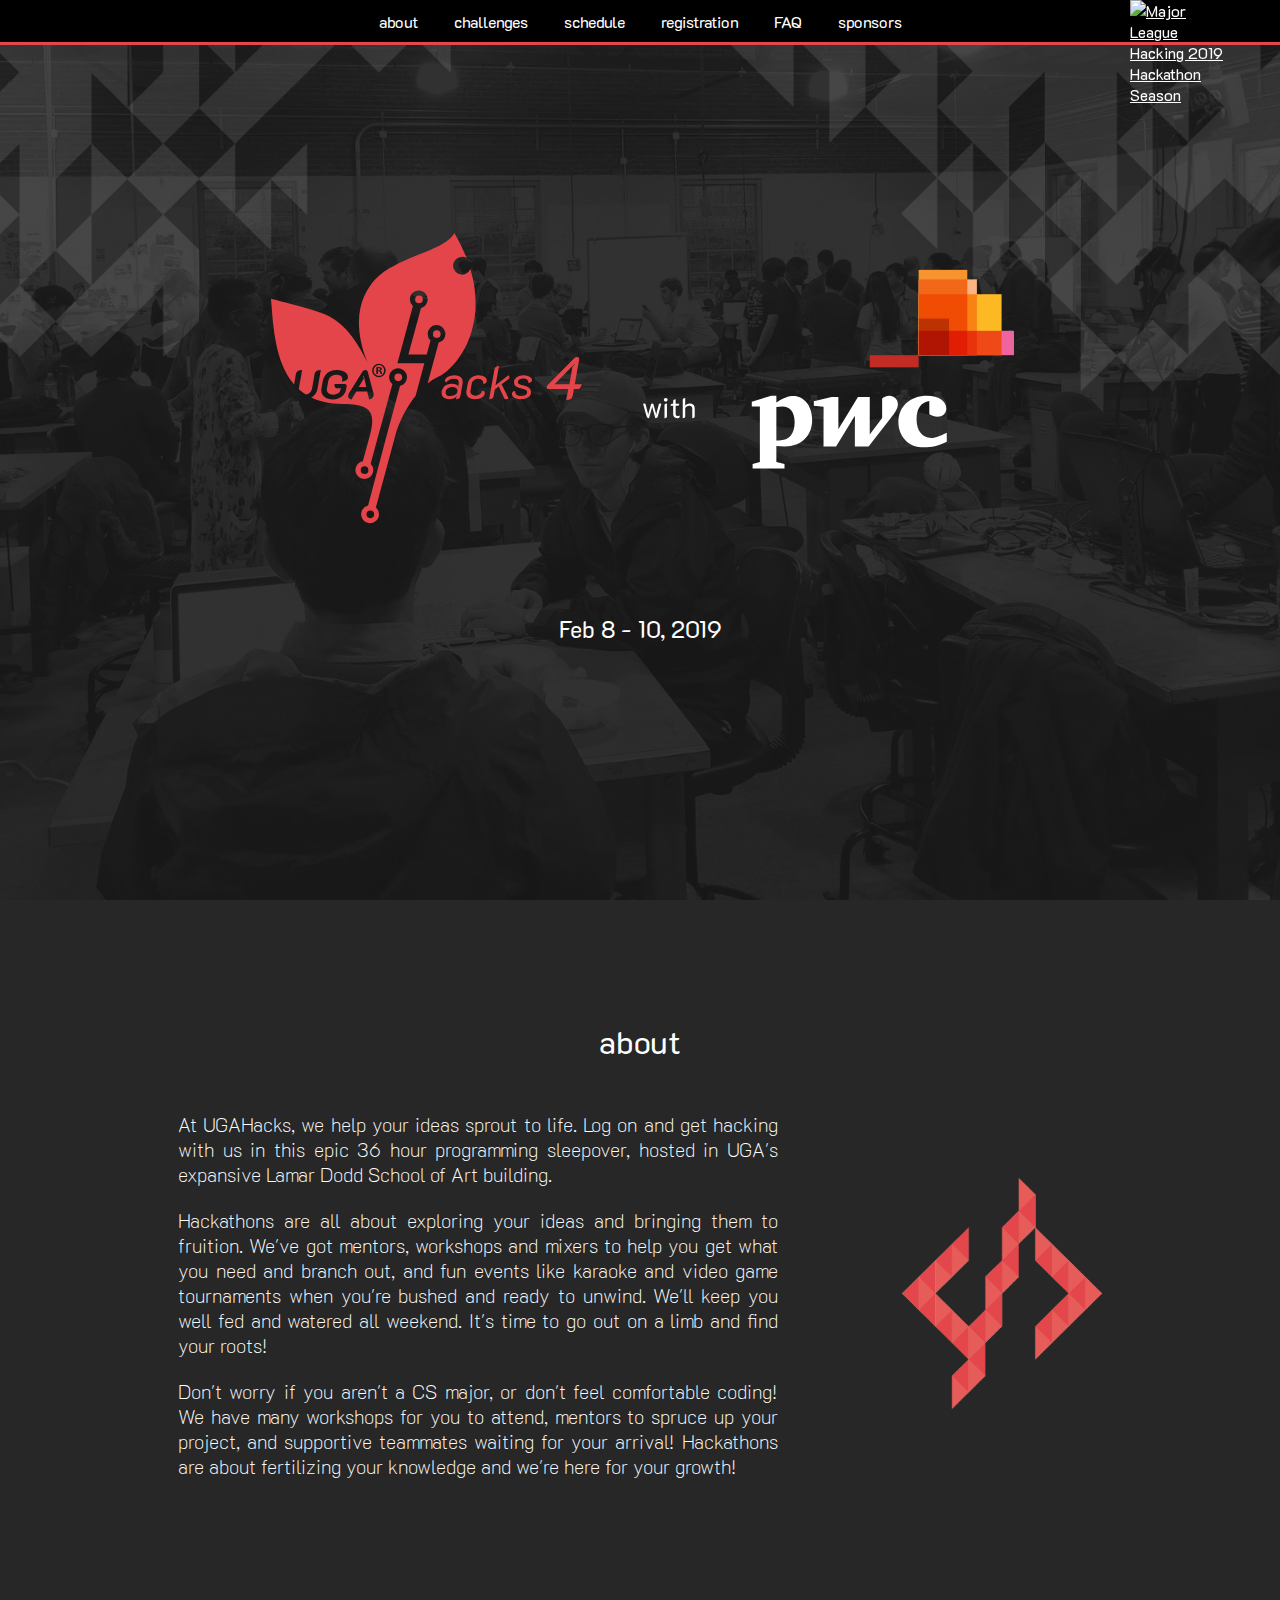
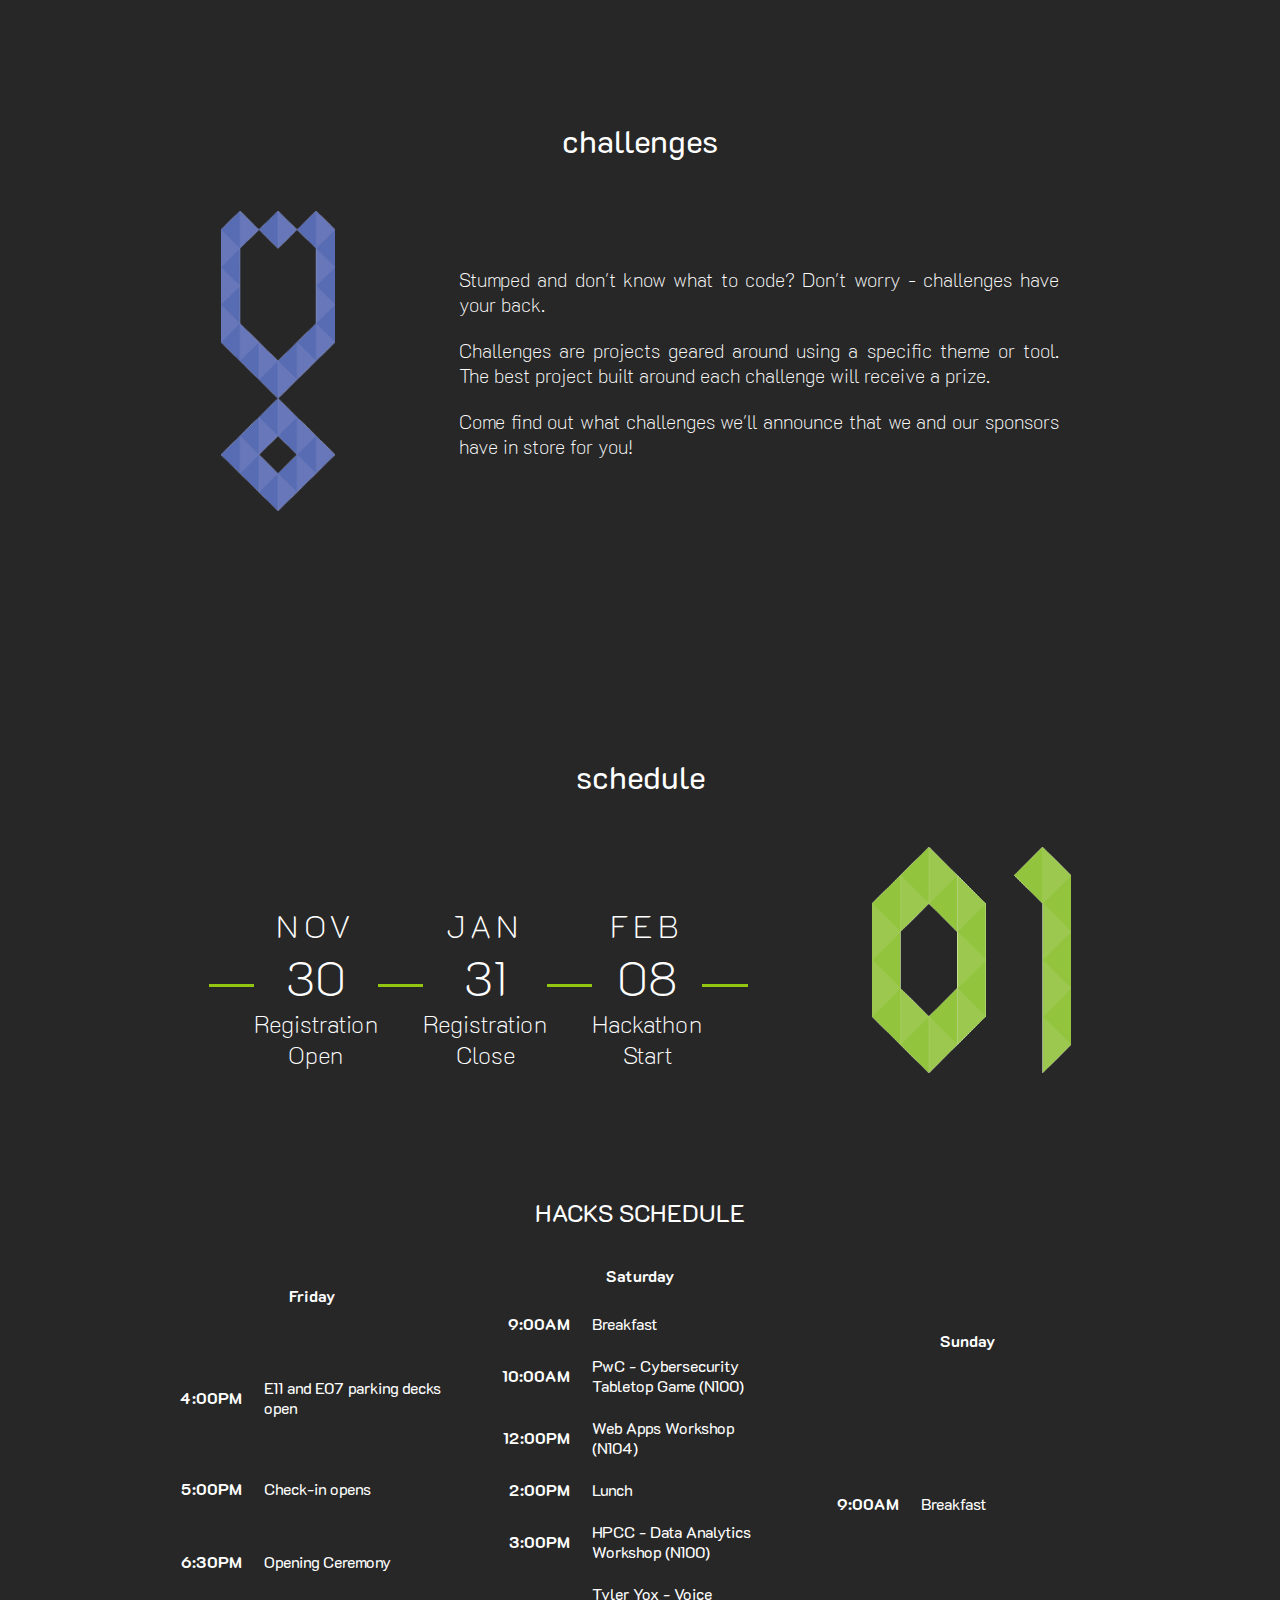
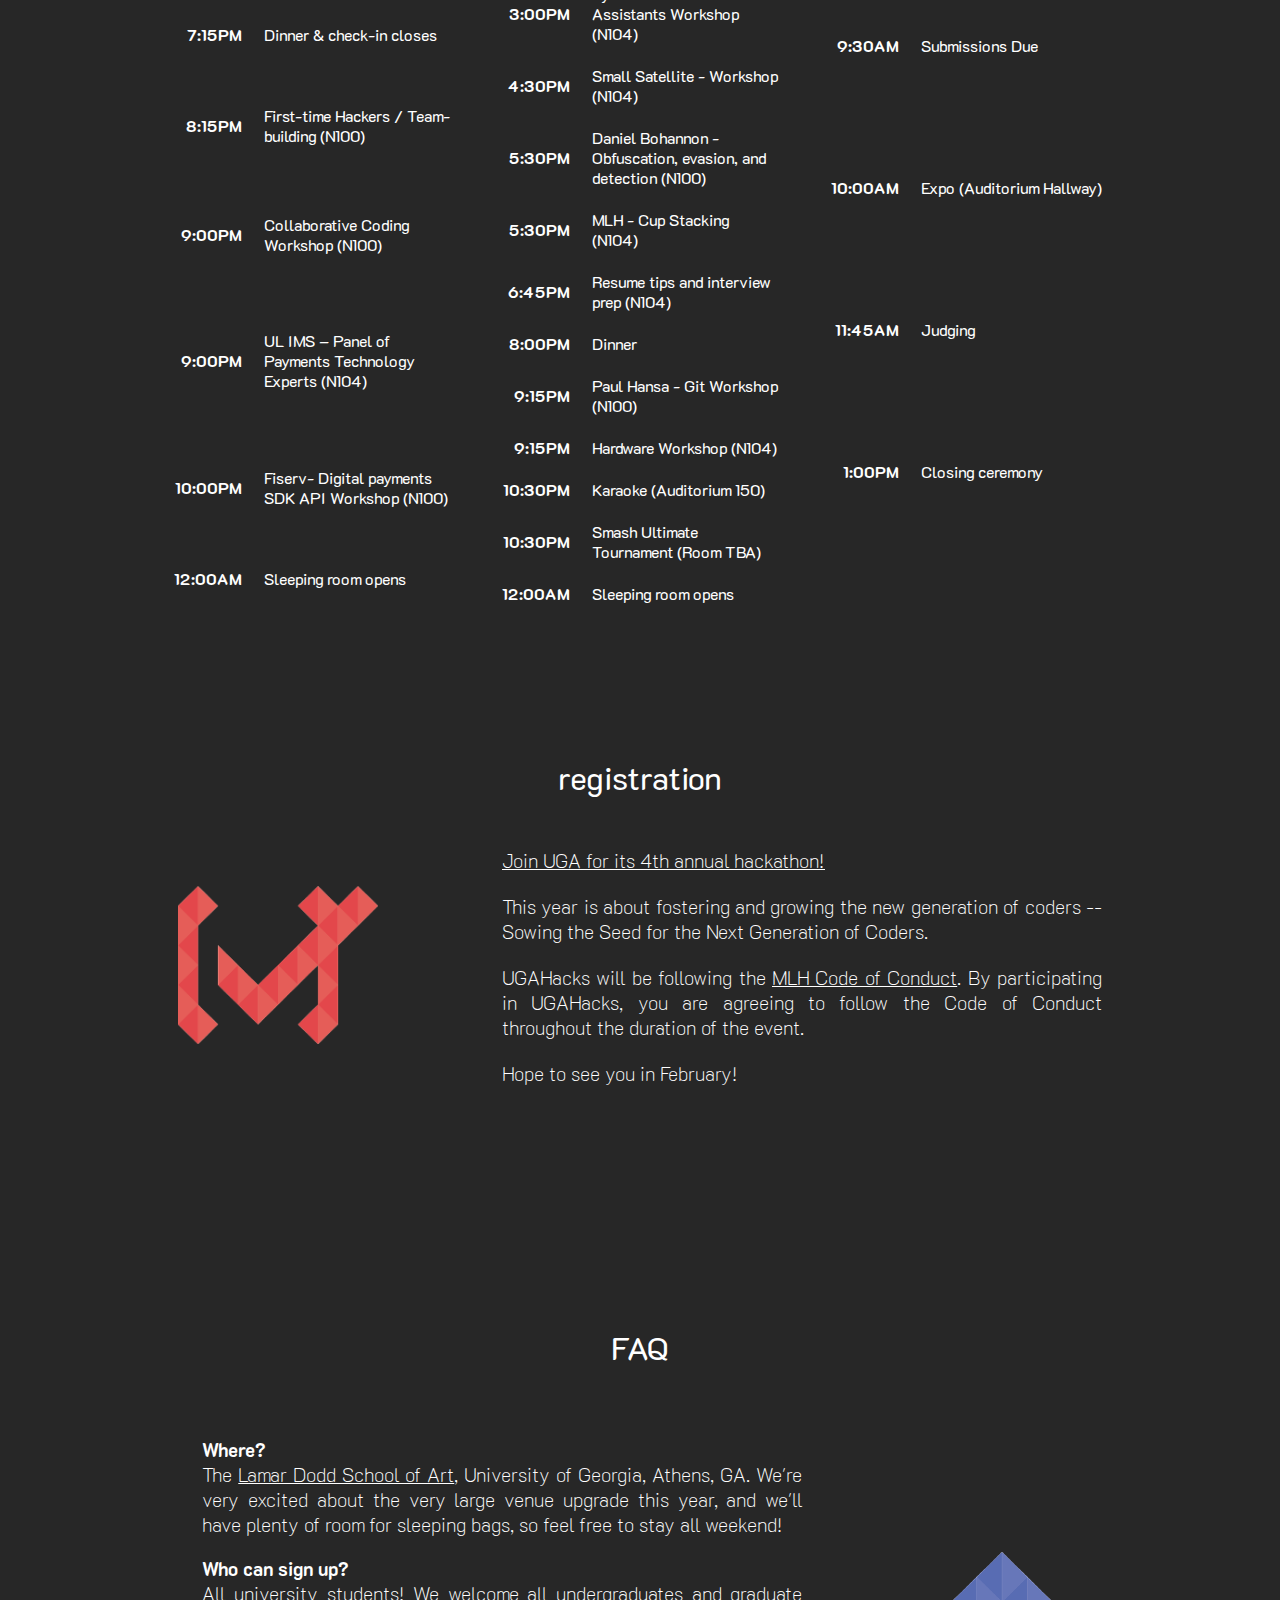
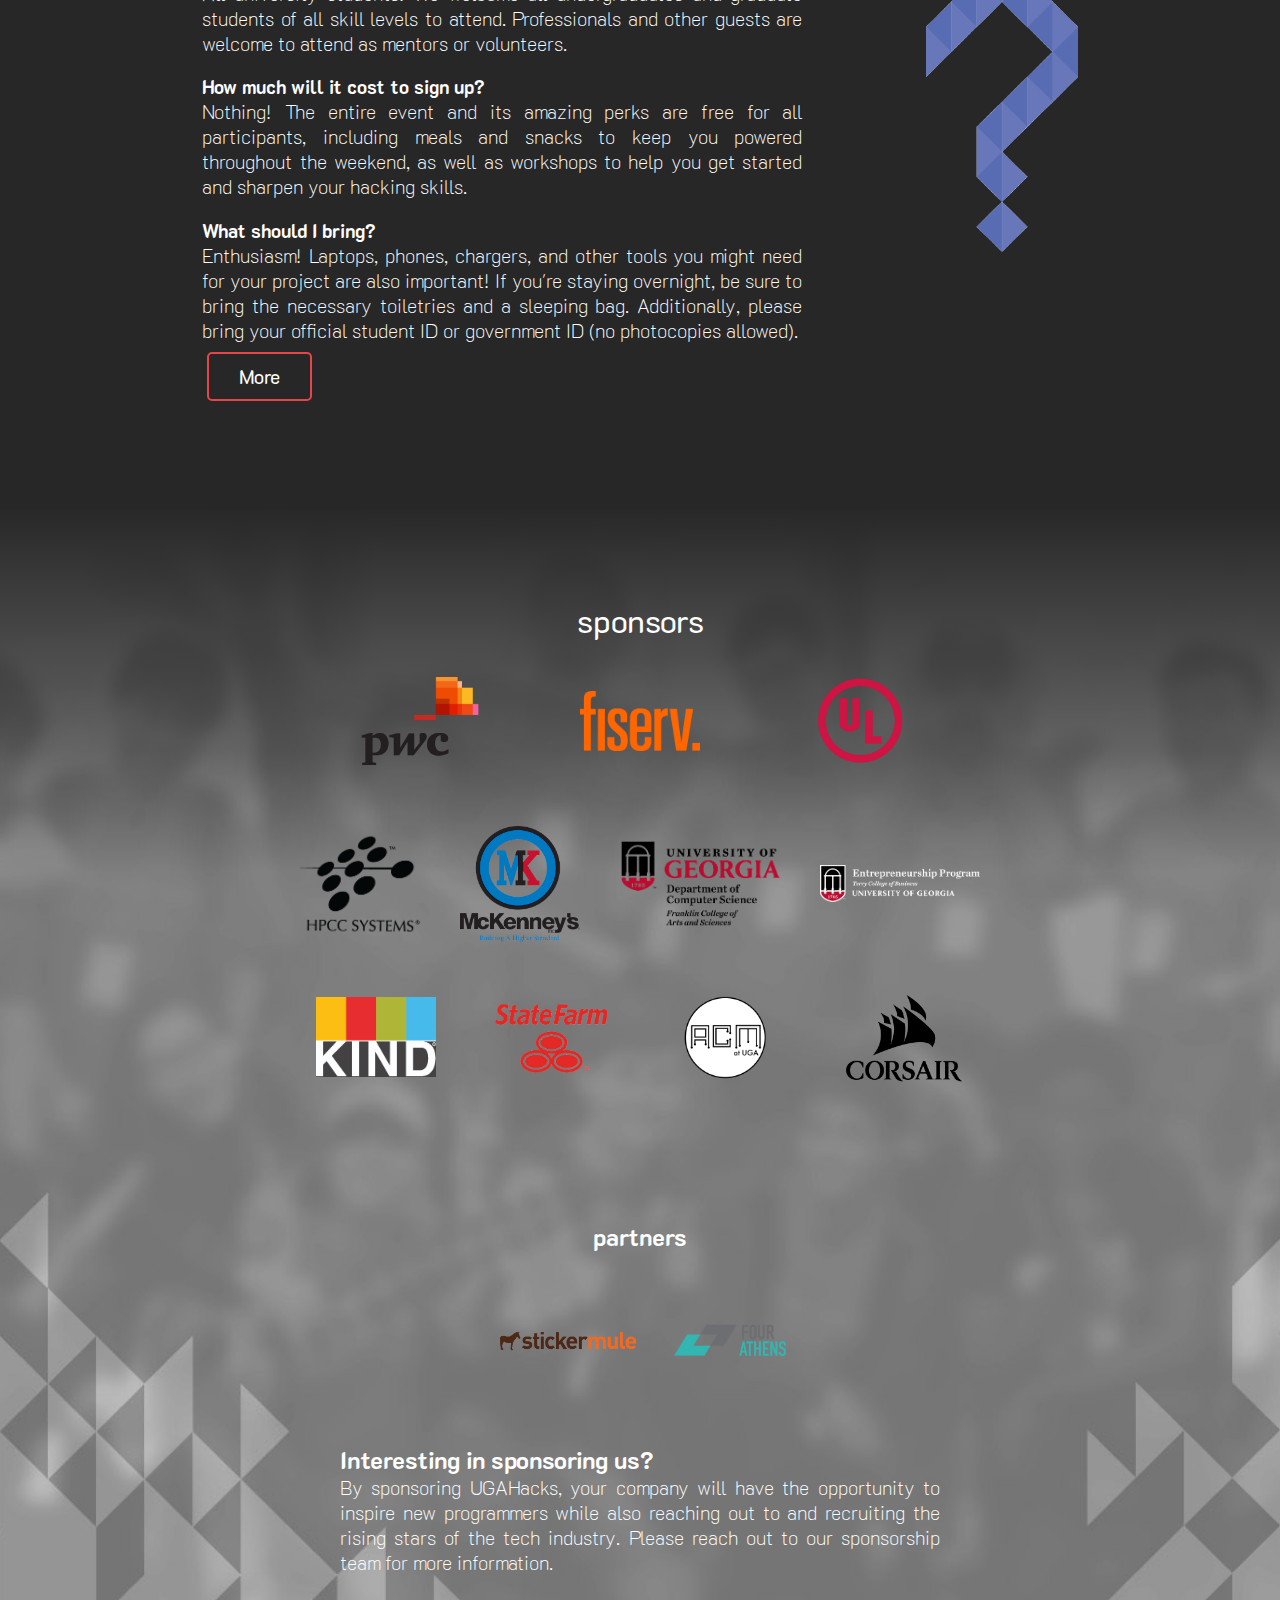
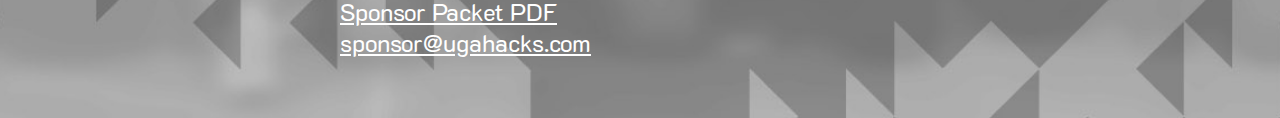
==== commit c3d175ae: "update UL IMS Schedule" ====
--- a/index.html
+++ b/index.html
@@ -170,16 +170,12 @@
 						<td>First-time Hackers / Team-building (N100)</td>
 					</tr>
 					<tr>
-						<td class=time>8:15PM </td>
-						<td>UL IMS – Panel of Payments Technology Experts</td>
-					</tr>
-					<tr>
 						<td class=time>9:00PM </td>
 						<td>Collaborative Coding Workshop (N100)</td>
 					</tr>
 					<tr>
 						<td class=time>9:00PM </td>
-						<td>UL IMS – Payments Technology Ecosystem in Atlanta and Impacts of UL IMS</td>
+						<td>UL IMS – Panel of Payments Technology Experts (N104)</td>
 					</tr>
 					<tr>
 						<td class=time>10:00PM </td>
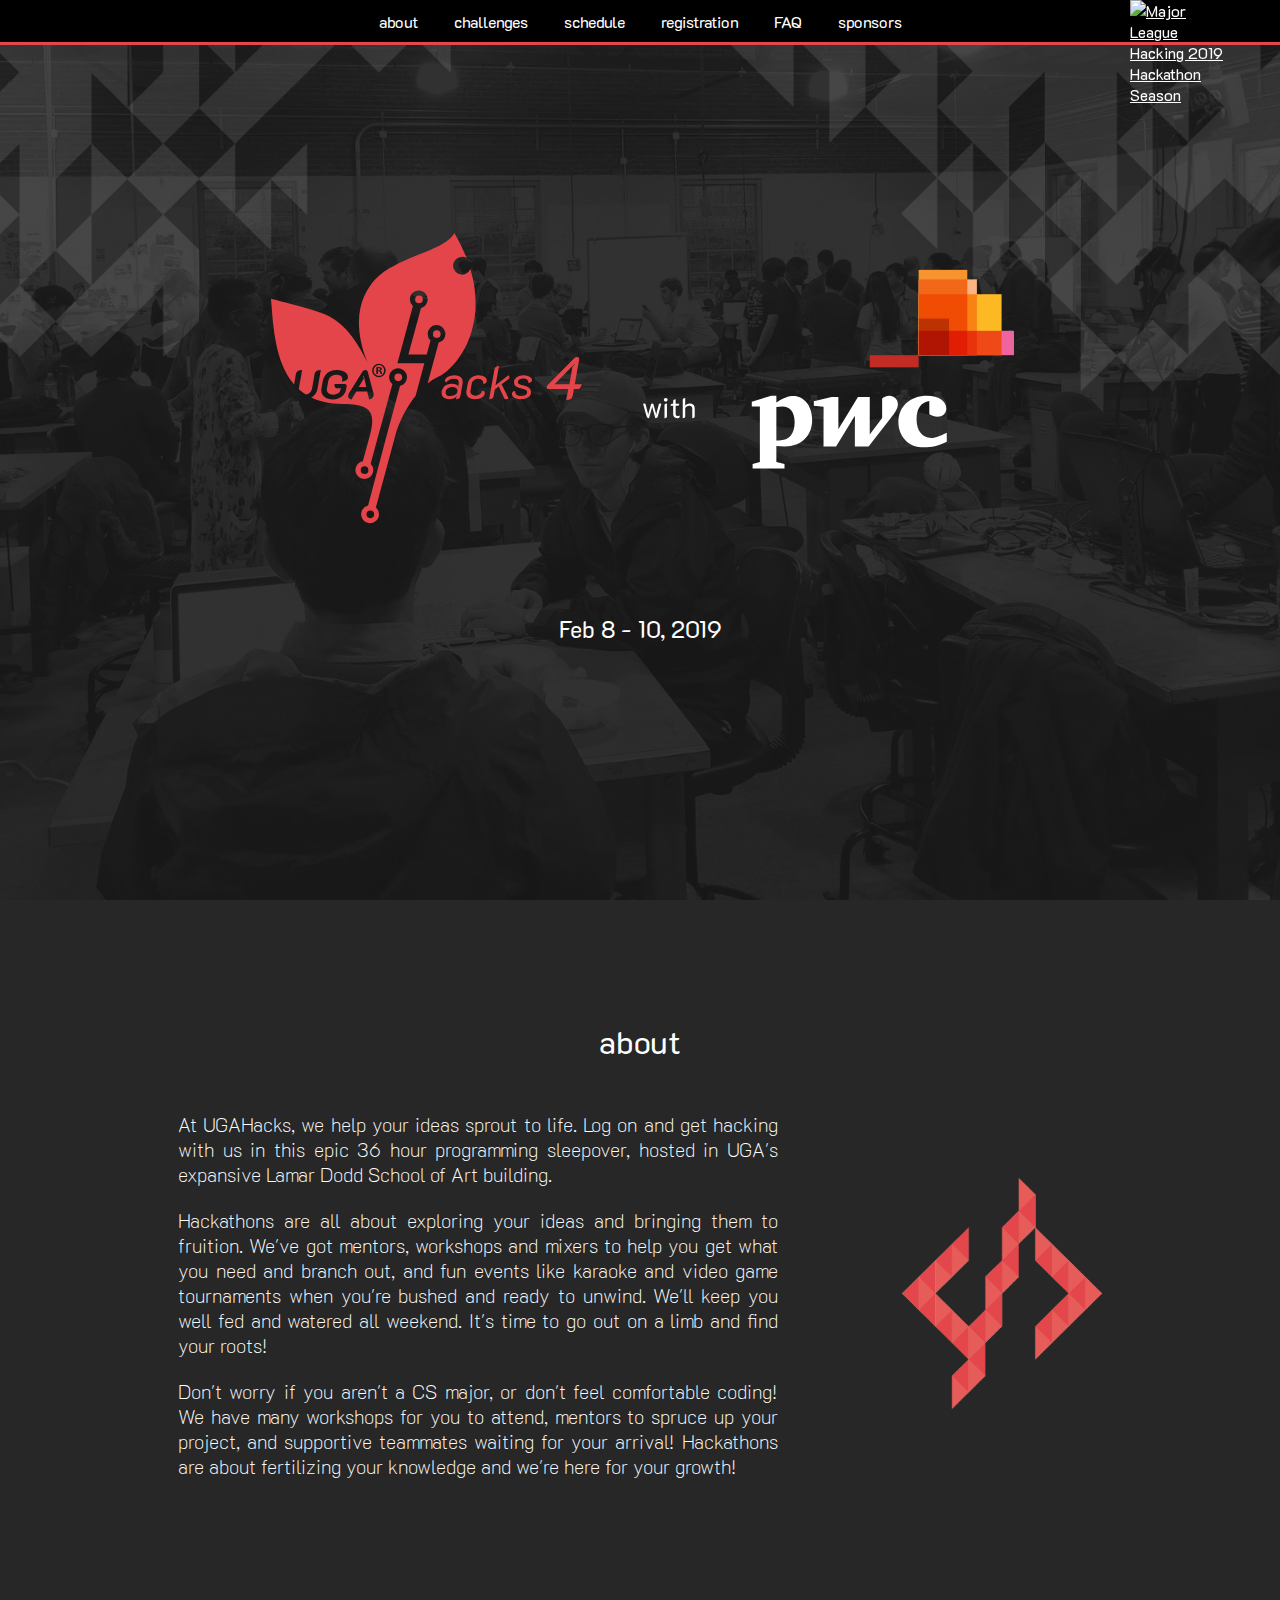
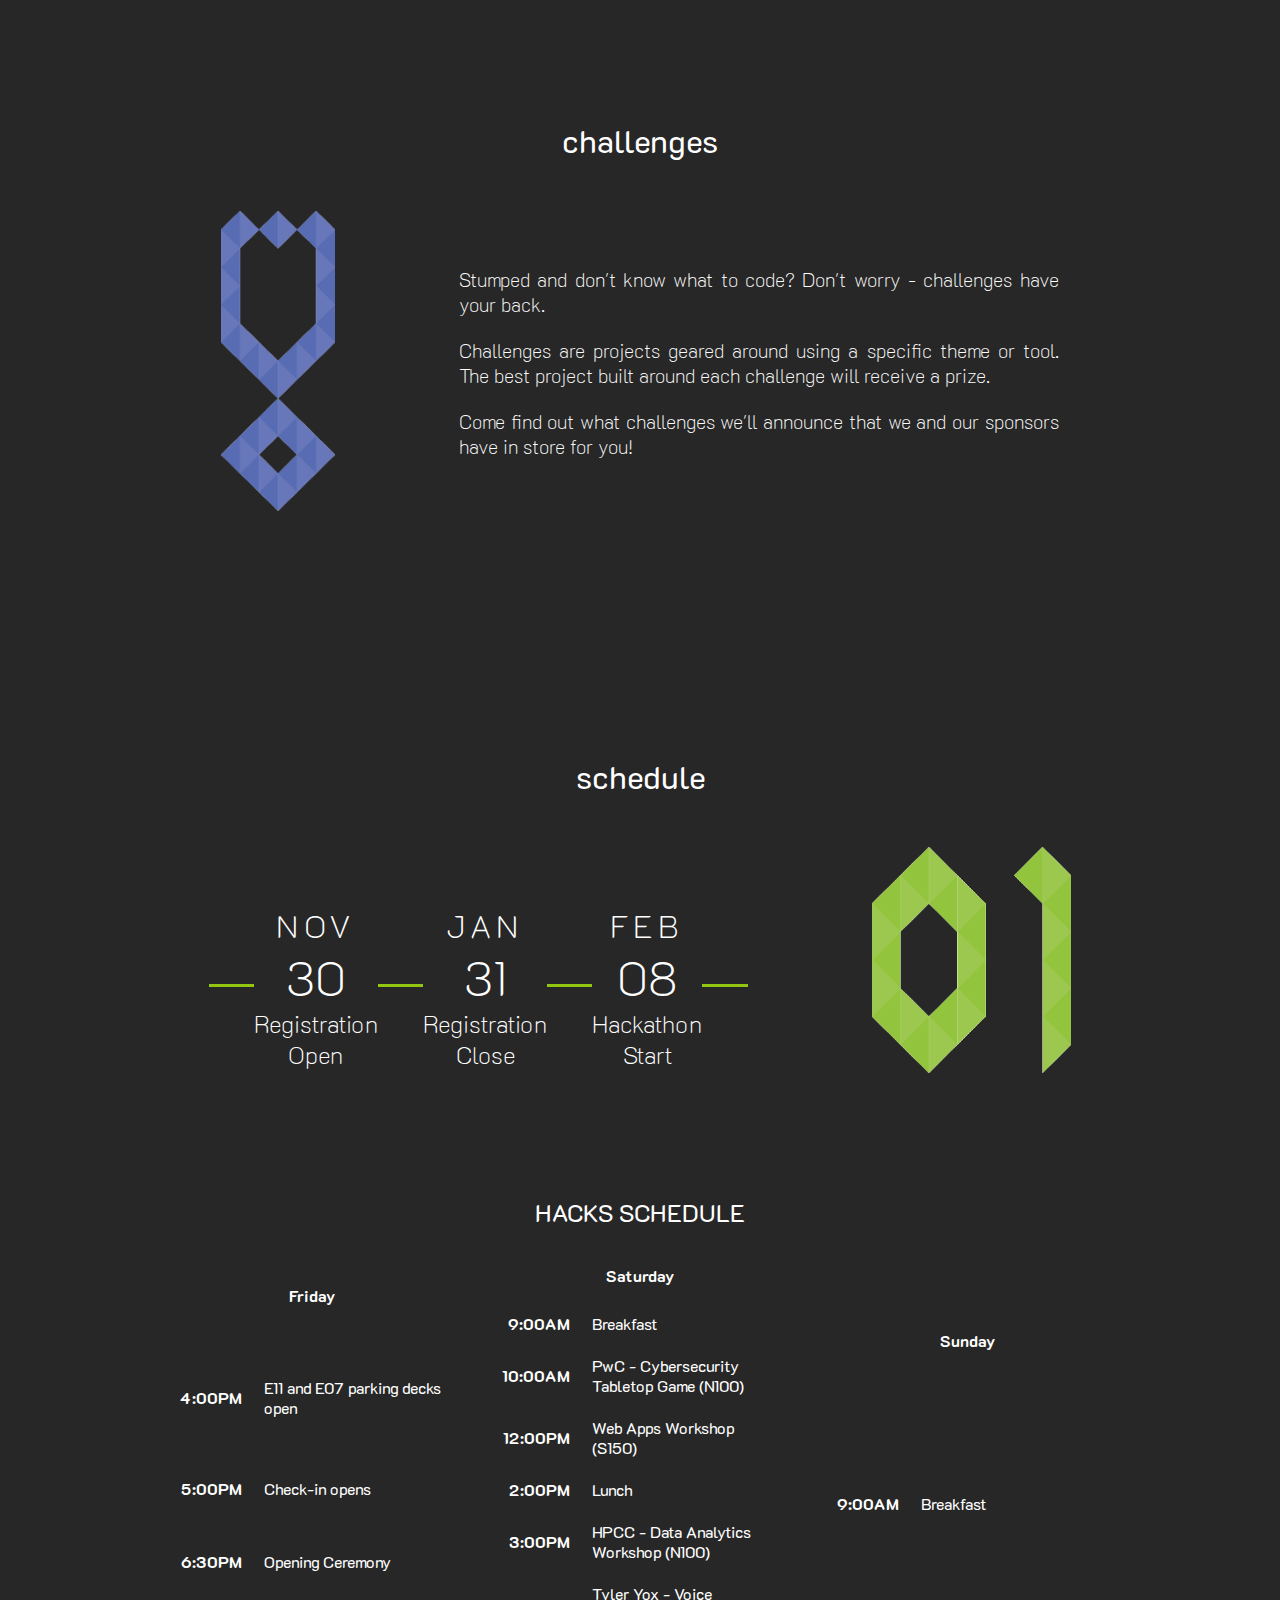
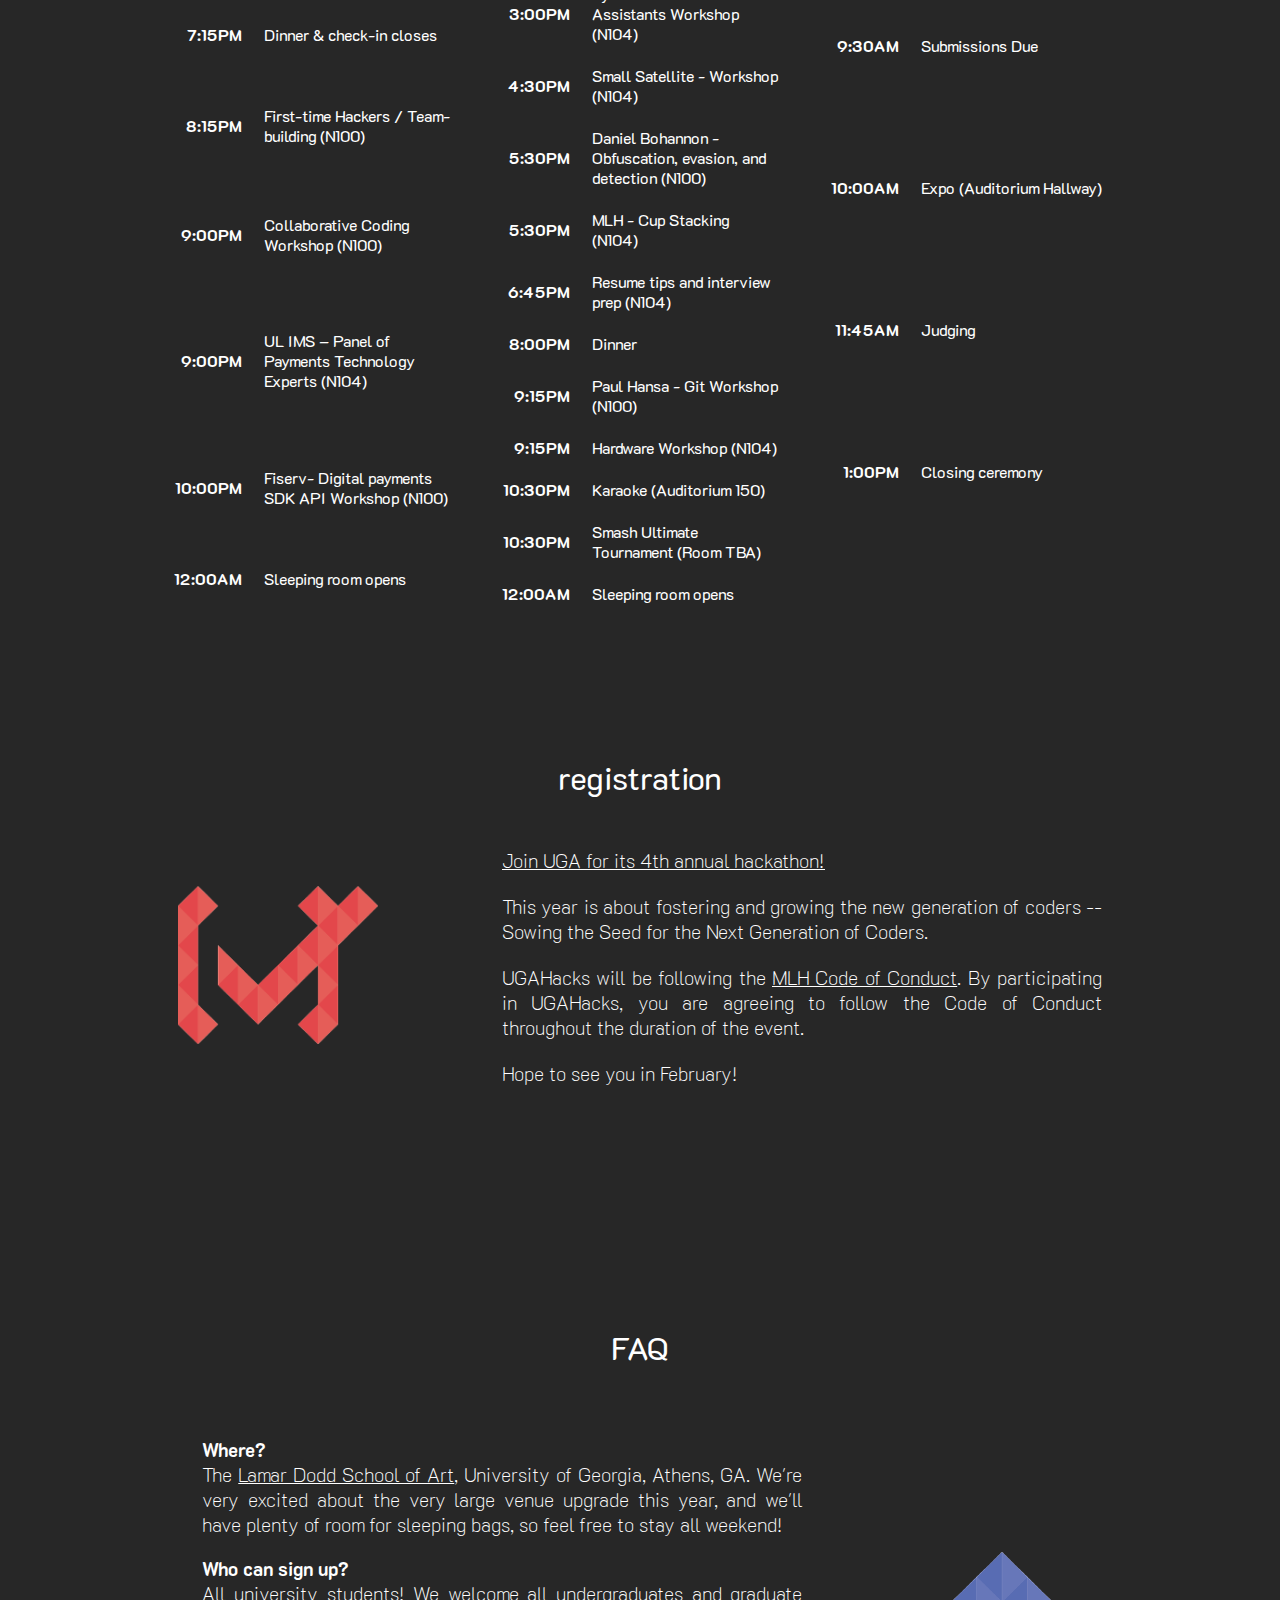
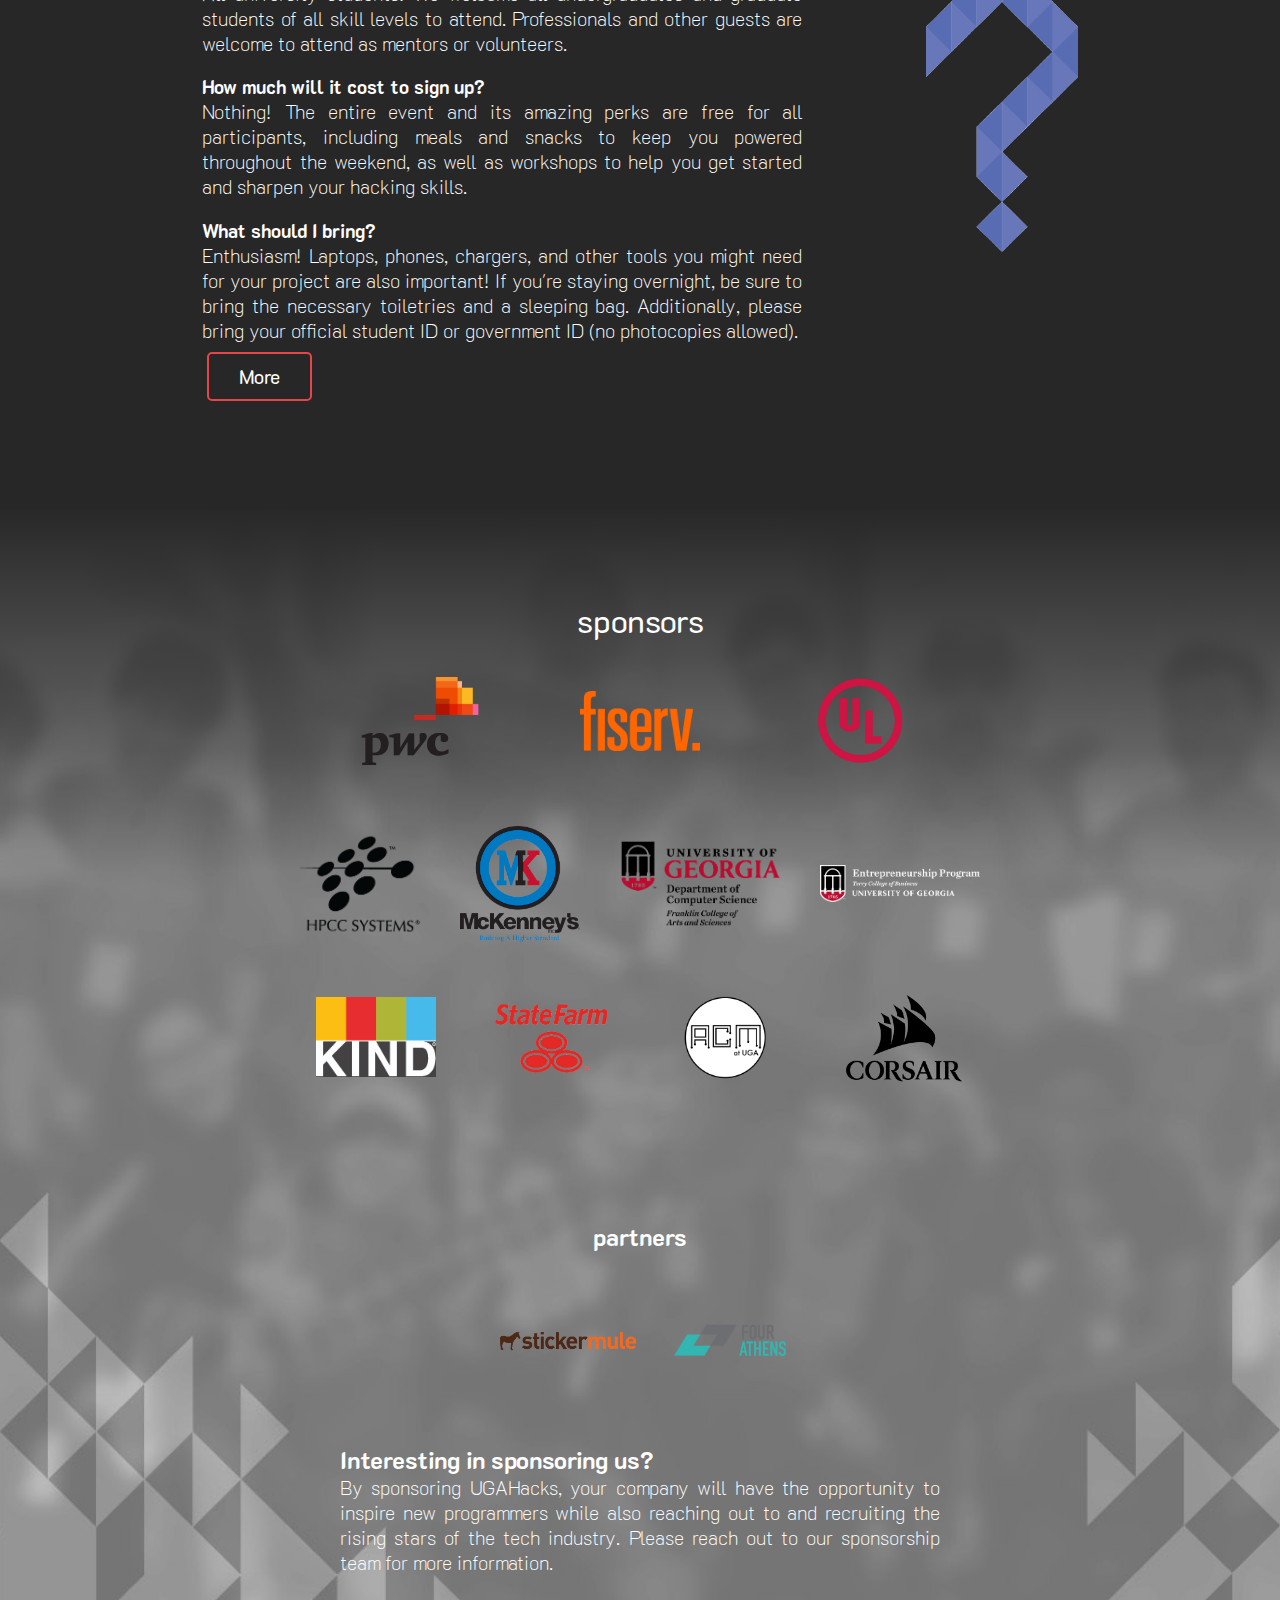
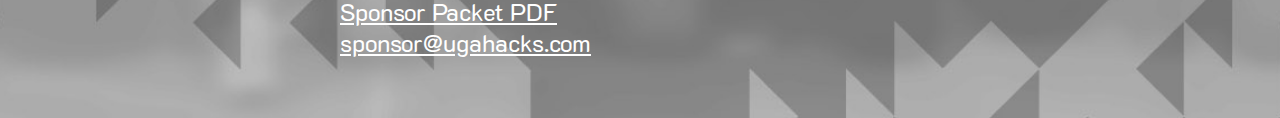
==== commit 03a32433: "Update schedule" ====
--- a/index.html
+++ b/index.html
@@ -201,7 +201,7 @@
 					</tr>
 					<tr>
 						<td class=time>12:00PM </td>
-						<td>Web Apps Workshop (N104)</td>
+						<td>Web Apps Workshop (S150)</td>
 					</tr>
 					<tr>
 						<td class=time>2:00PM </td>
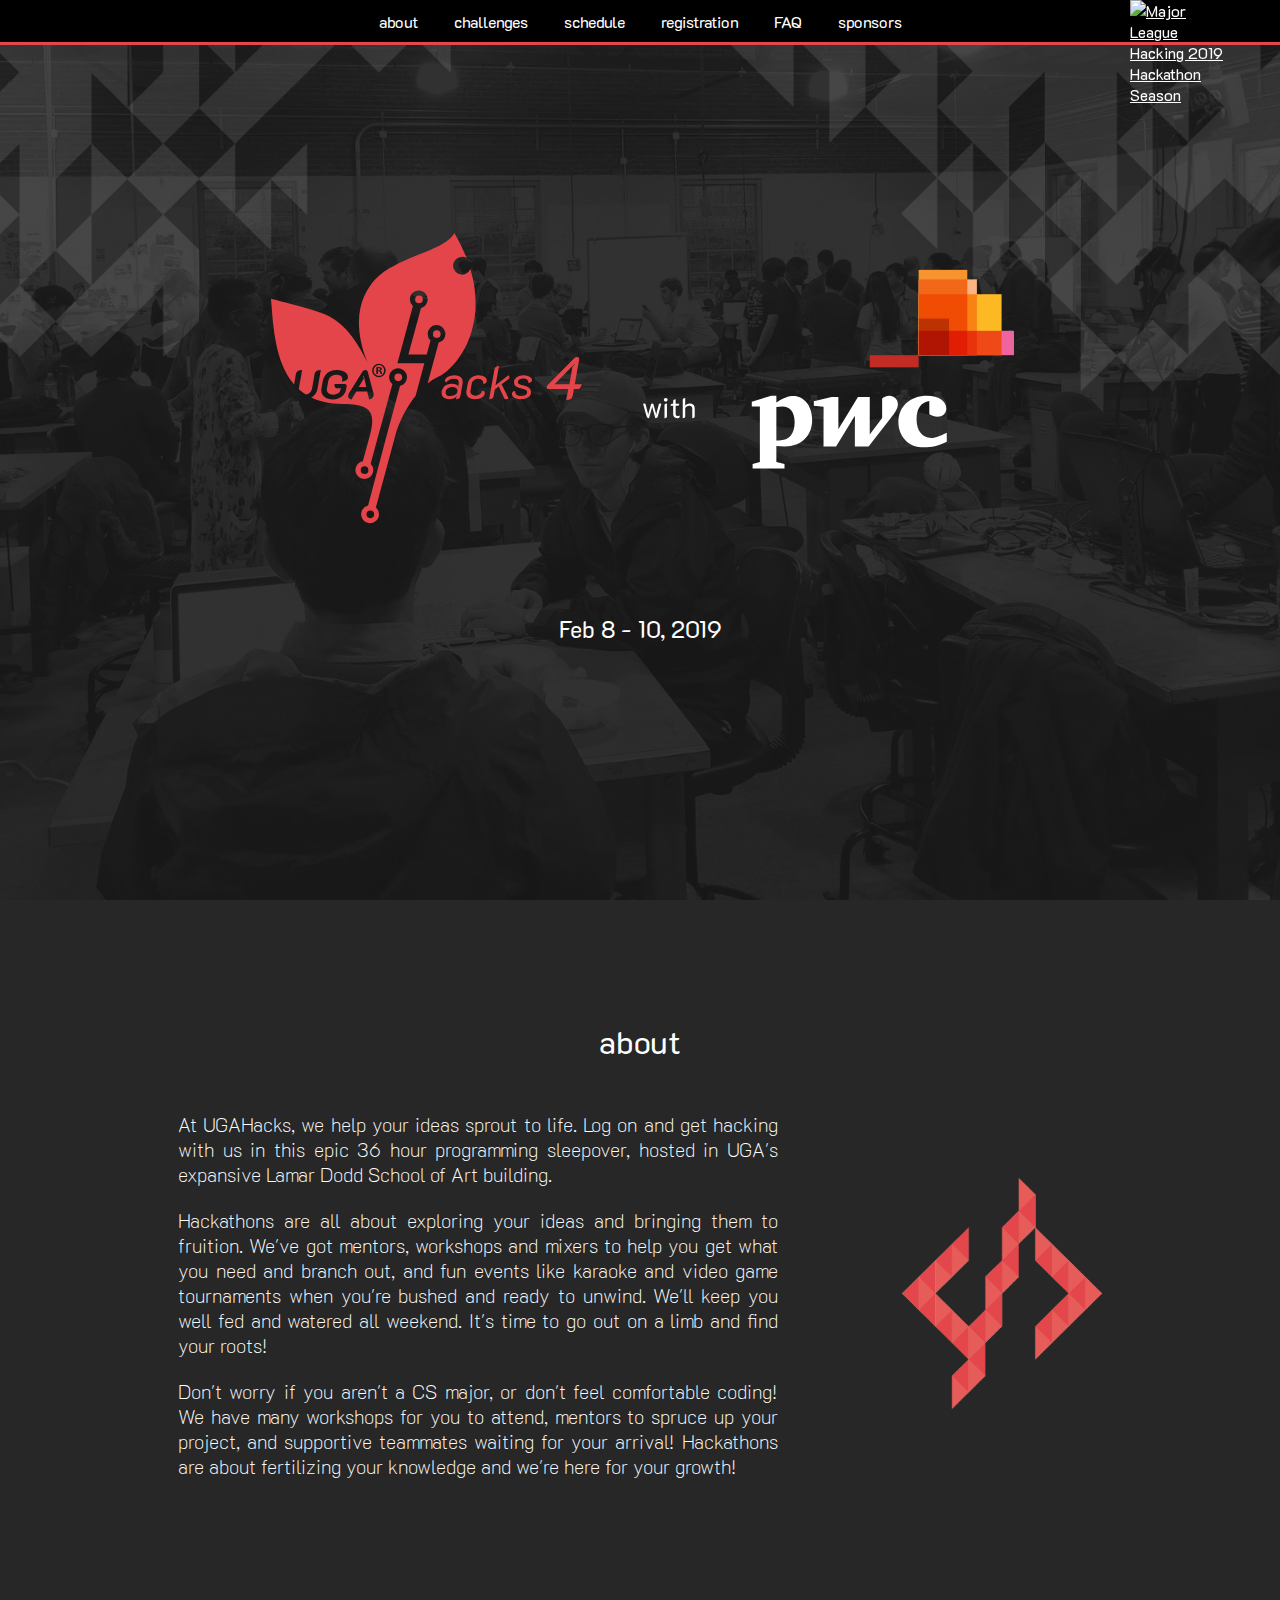
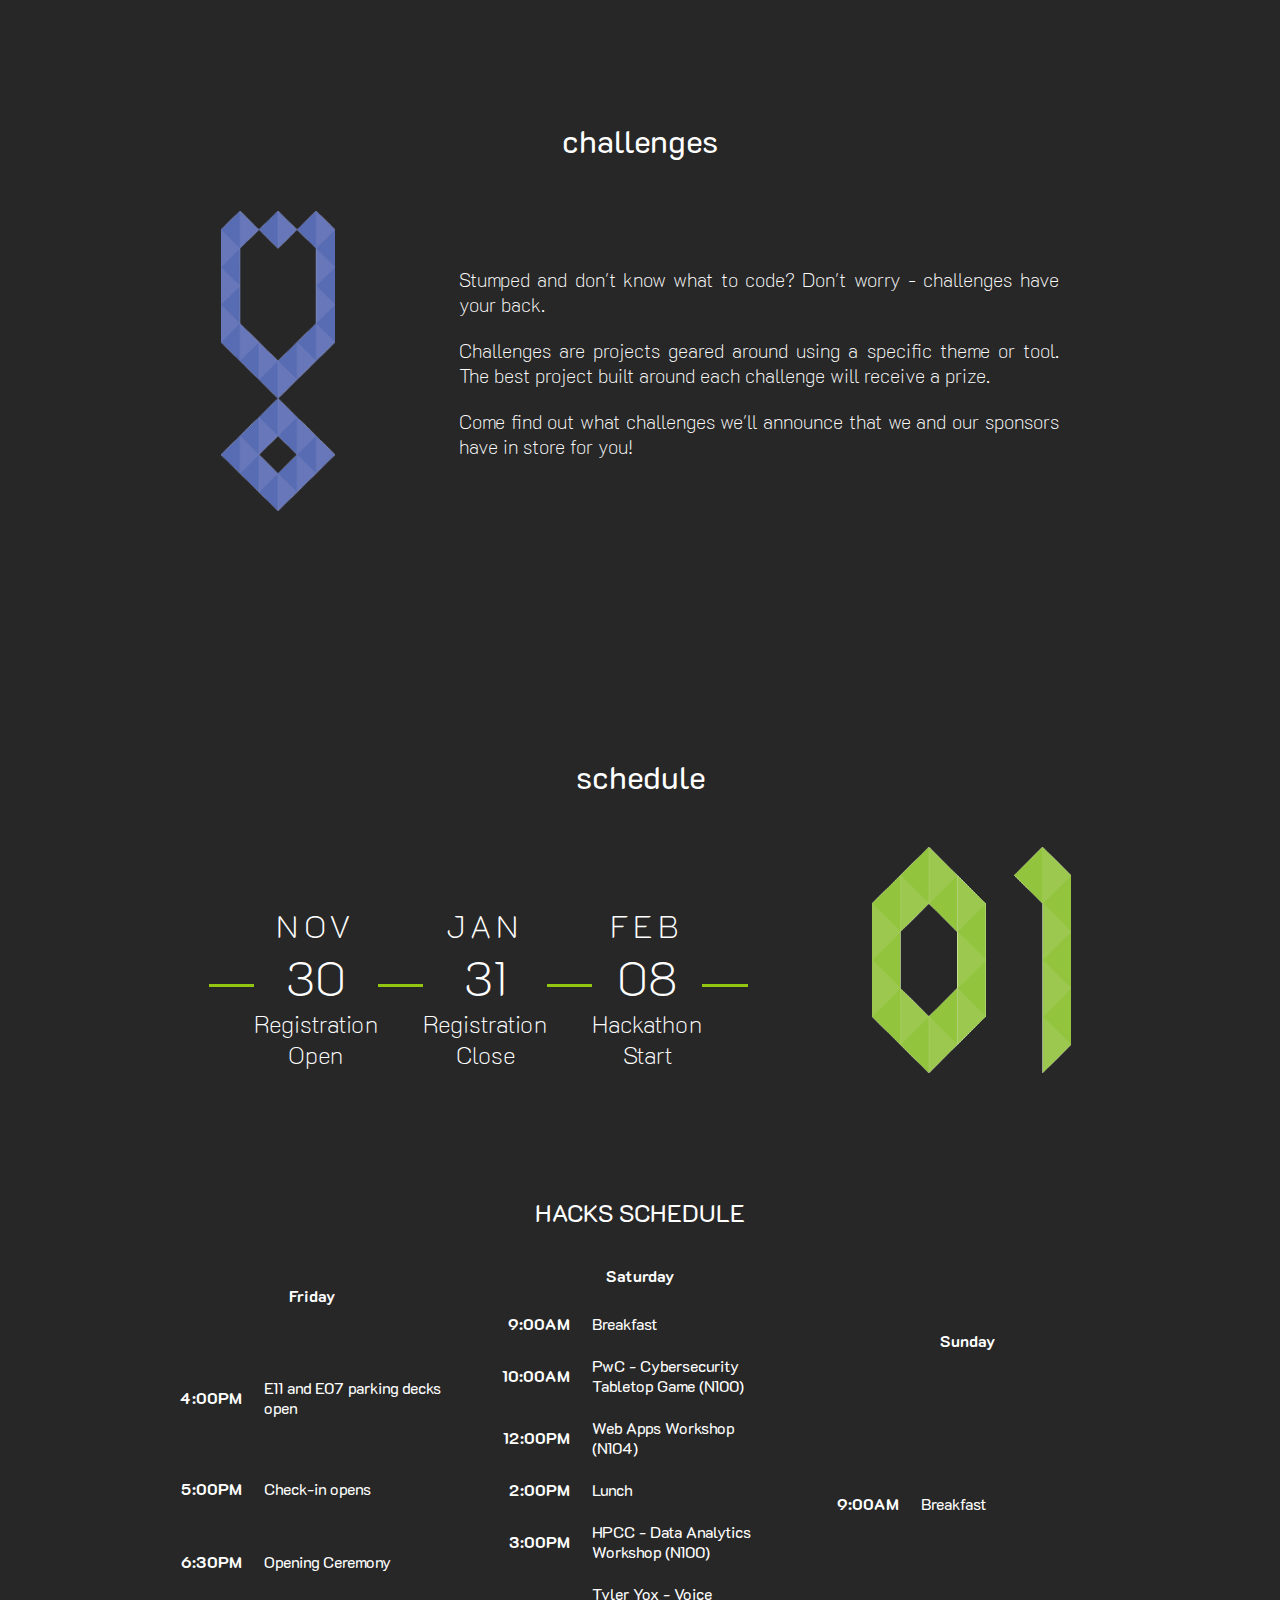
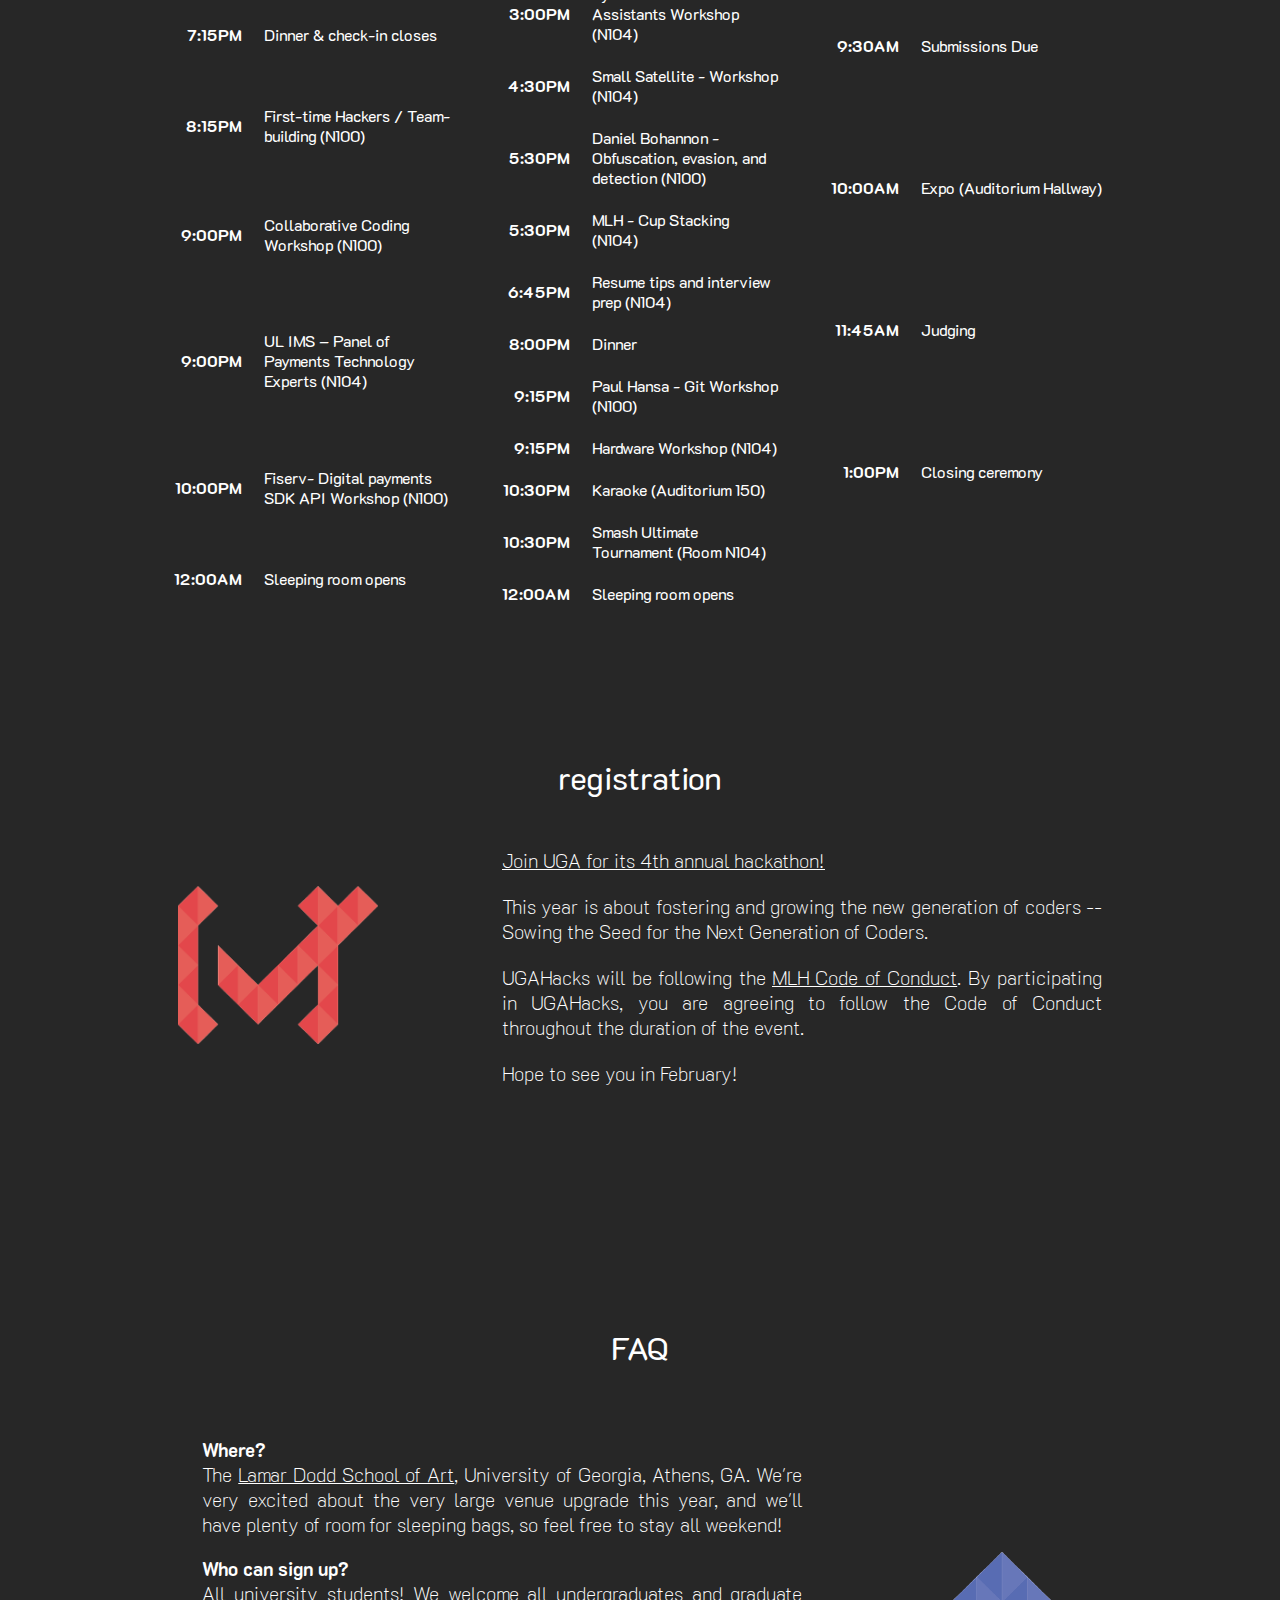
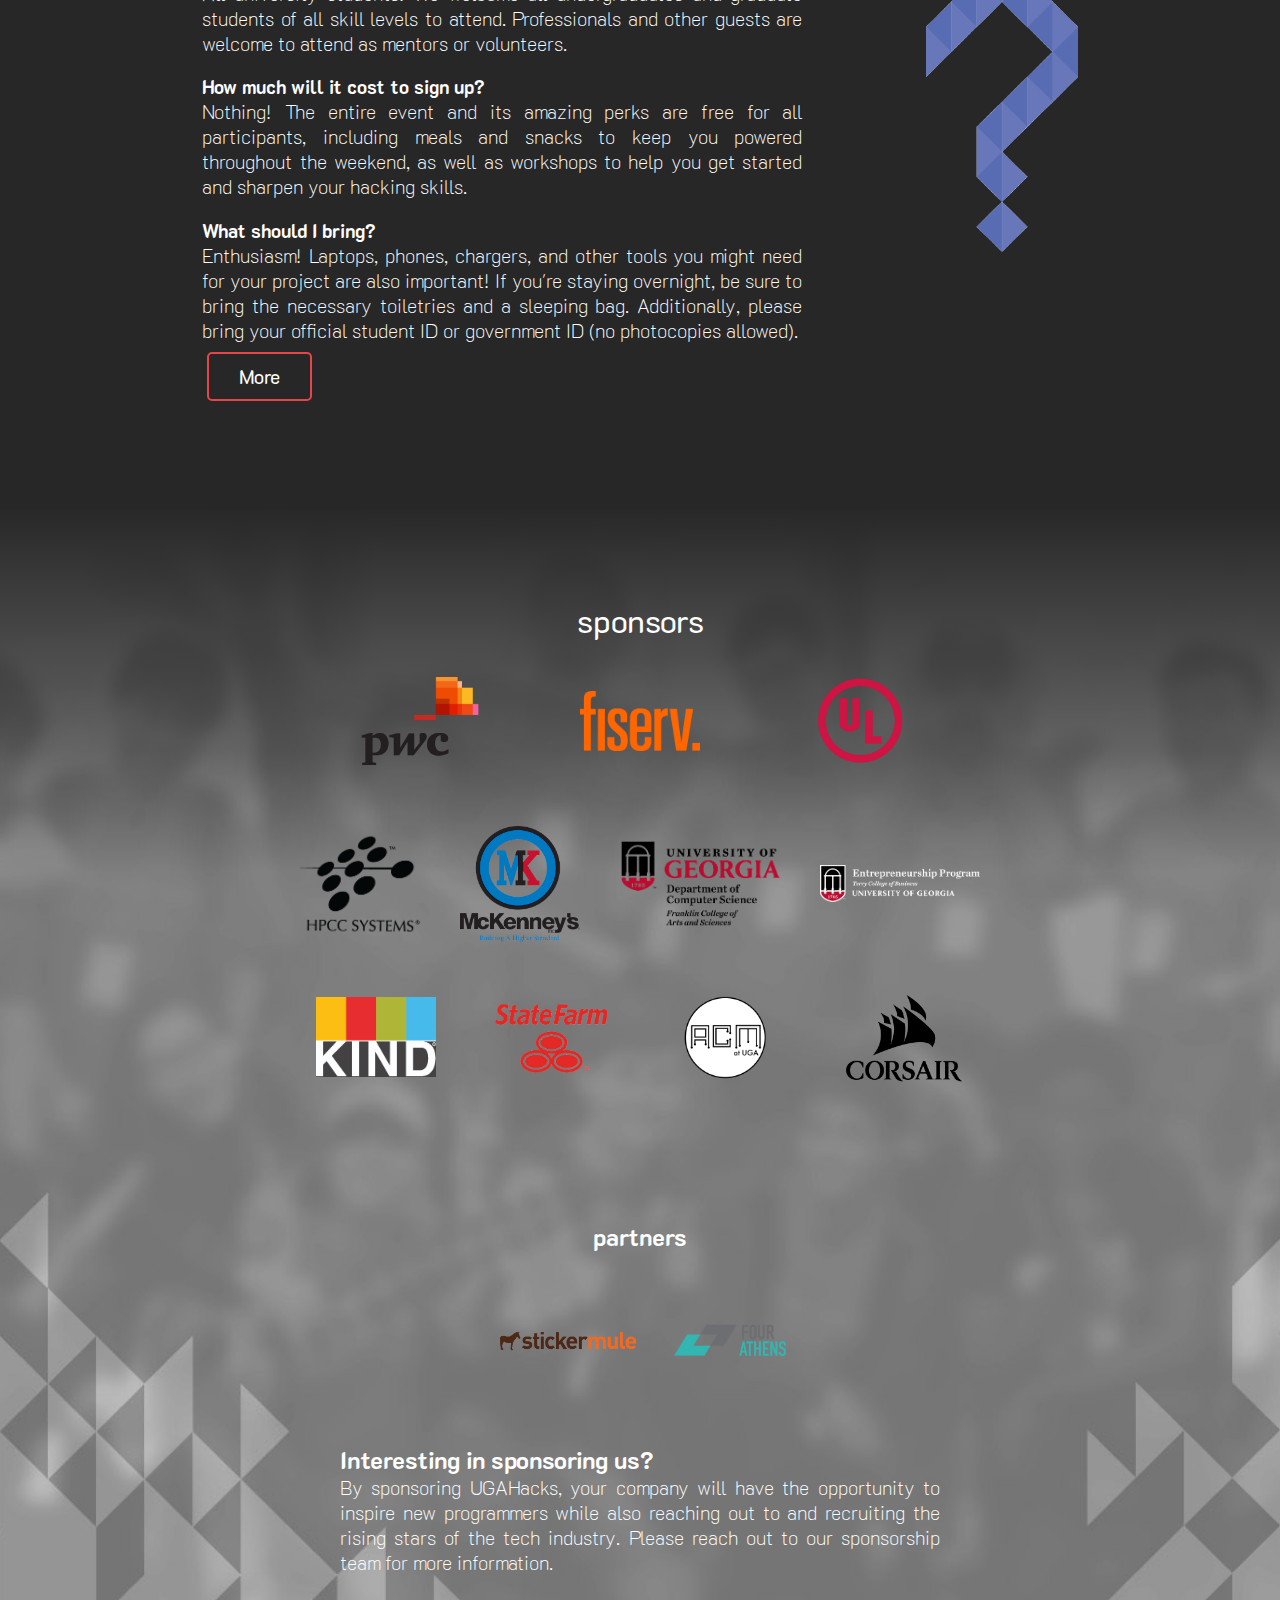
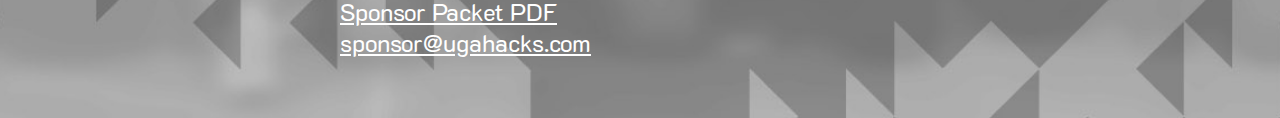
==== commit 98a0b1ed: "smash room decided" ====
--- a/index.html
+++ b/index.html
@@ -201,7 +201,7 @@
 					</tr>
 					<tr>
 						<td class=time>12:00PM </td>
-						<td>Web Apps Workshop (S150)</td>
+						<td>Web Apps Workshop (N104)</td>
 					</tr>
 					<tr>
 						<td class=time>2:00PM </td>
@@ -249,7 +249,7 @@
 					</tr>
 					<tr>
 						<td class=time>10:30PM </td>
-						<td>Smash Ultimate Tournament (Room TBA)</td>
+						<td>Smash Ultimate Tournament (Room N104)</td>
 					</tr>
 					<tr>
 						<td class=time>12:00AM </td>
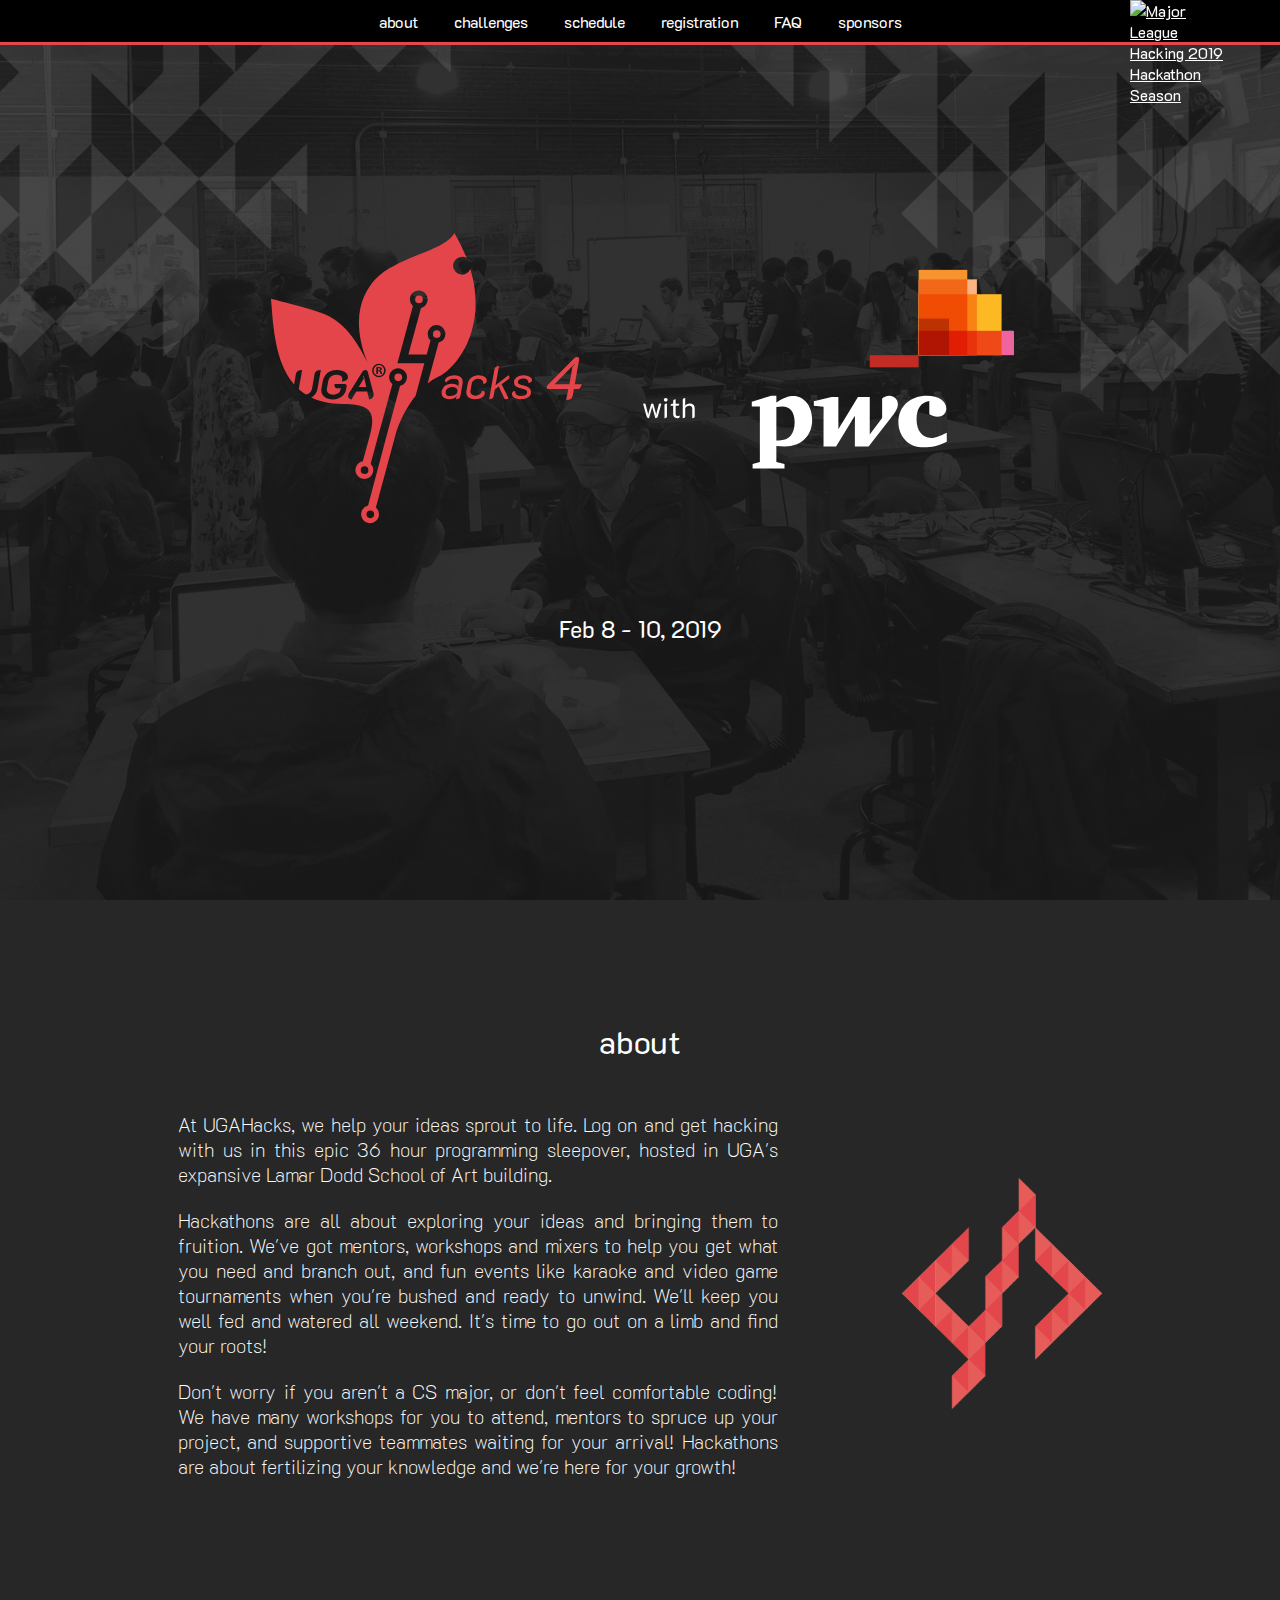
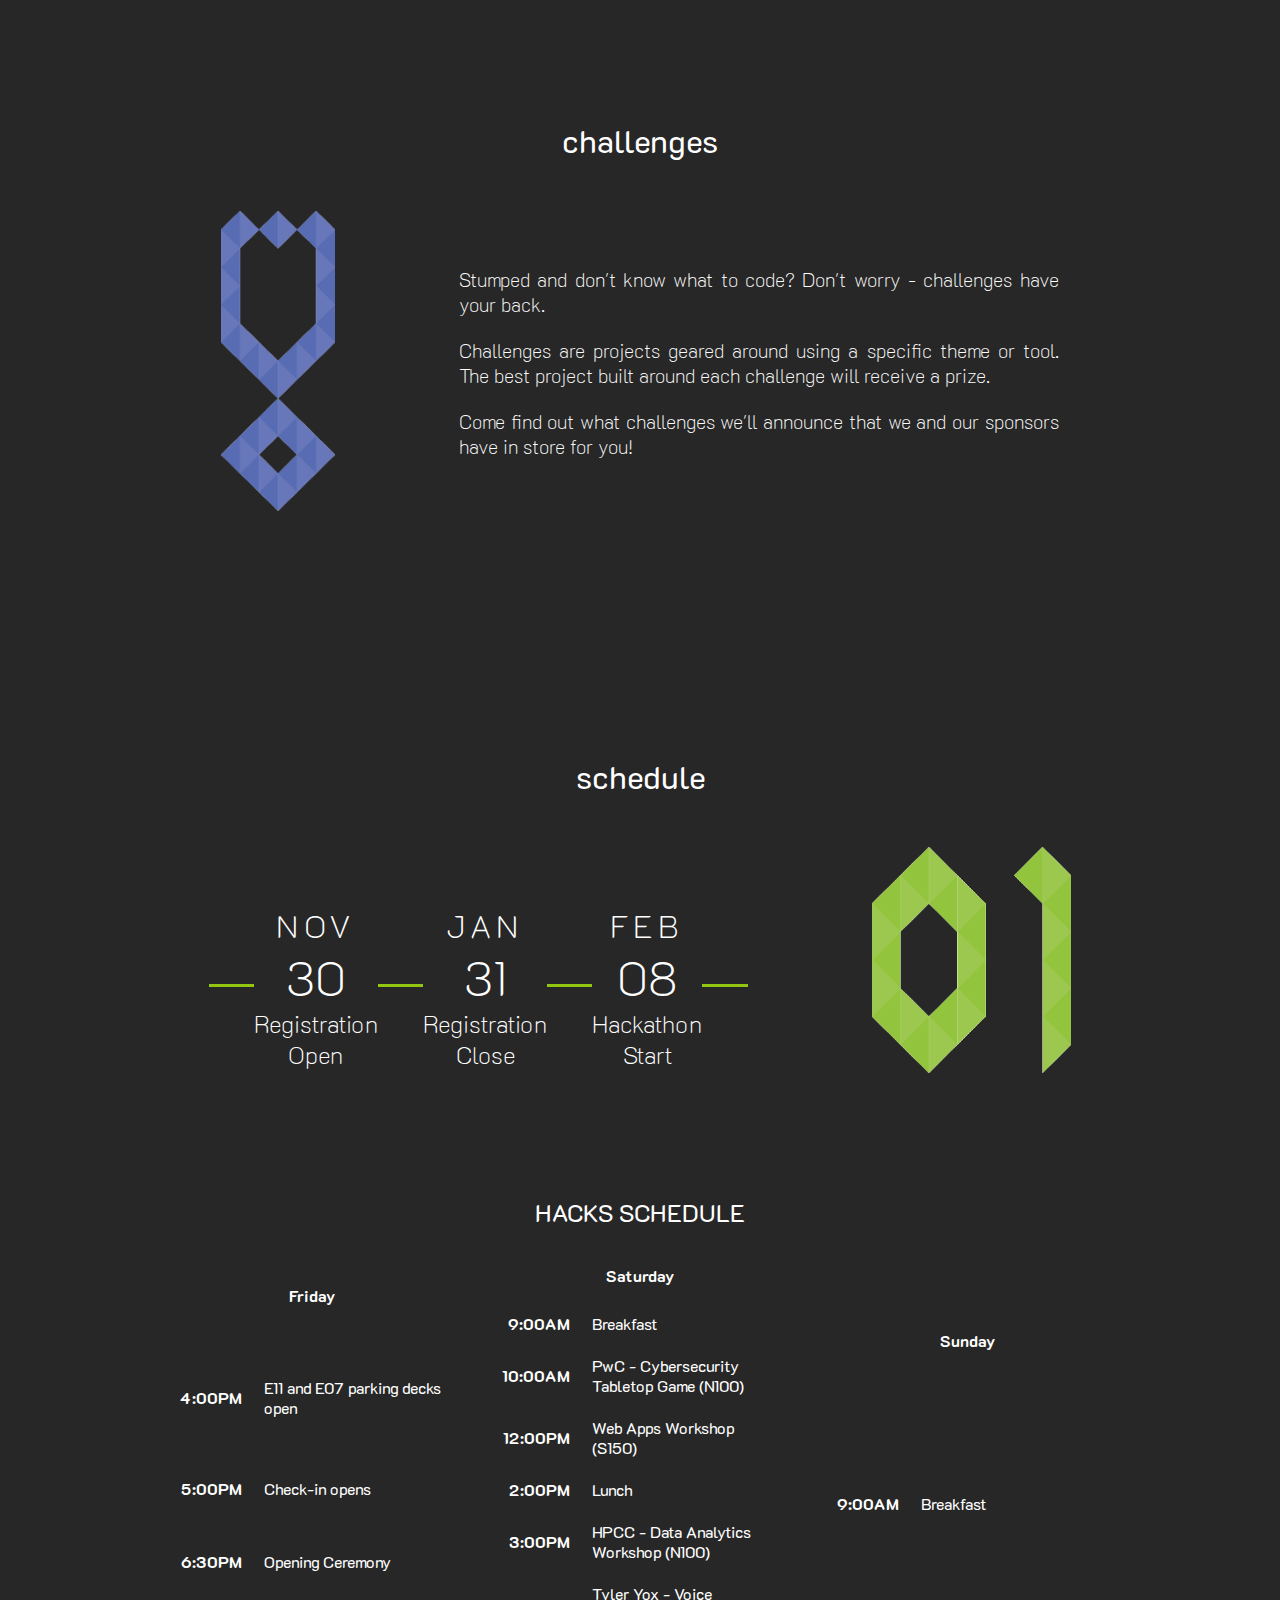
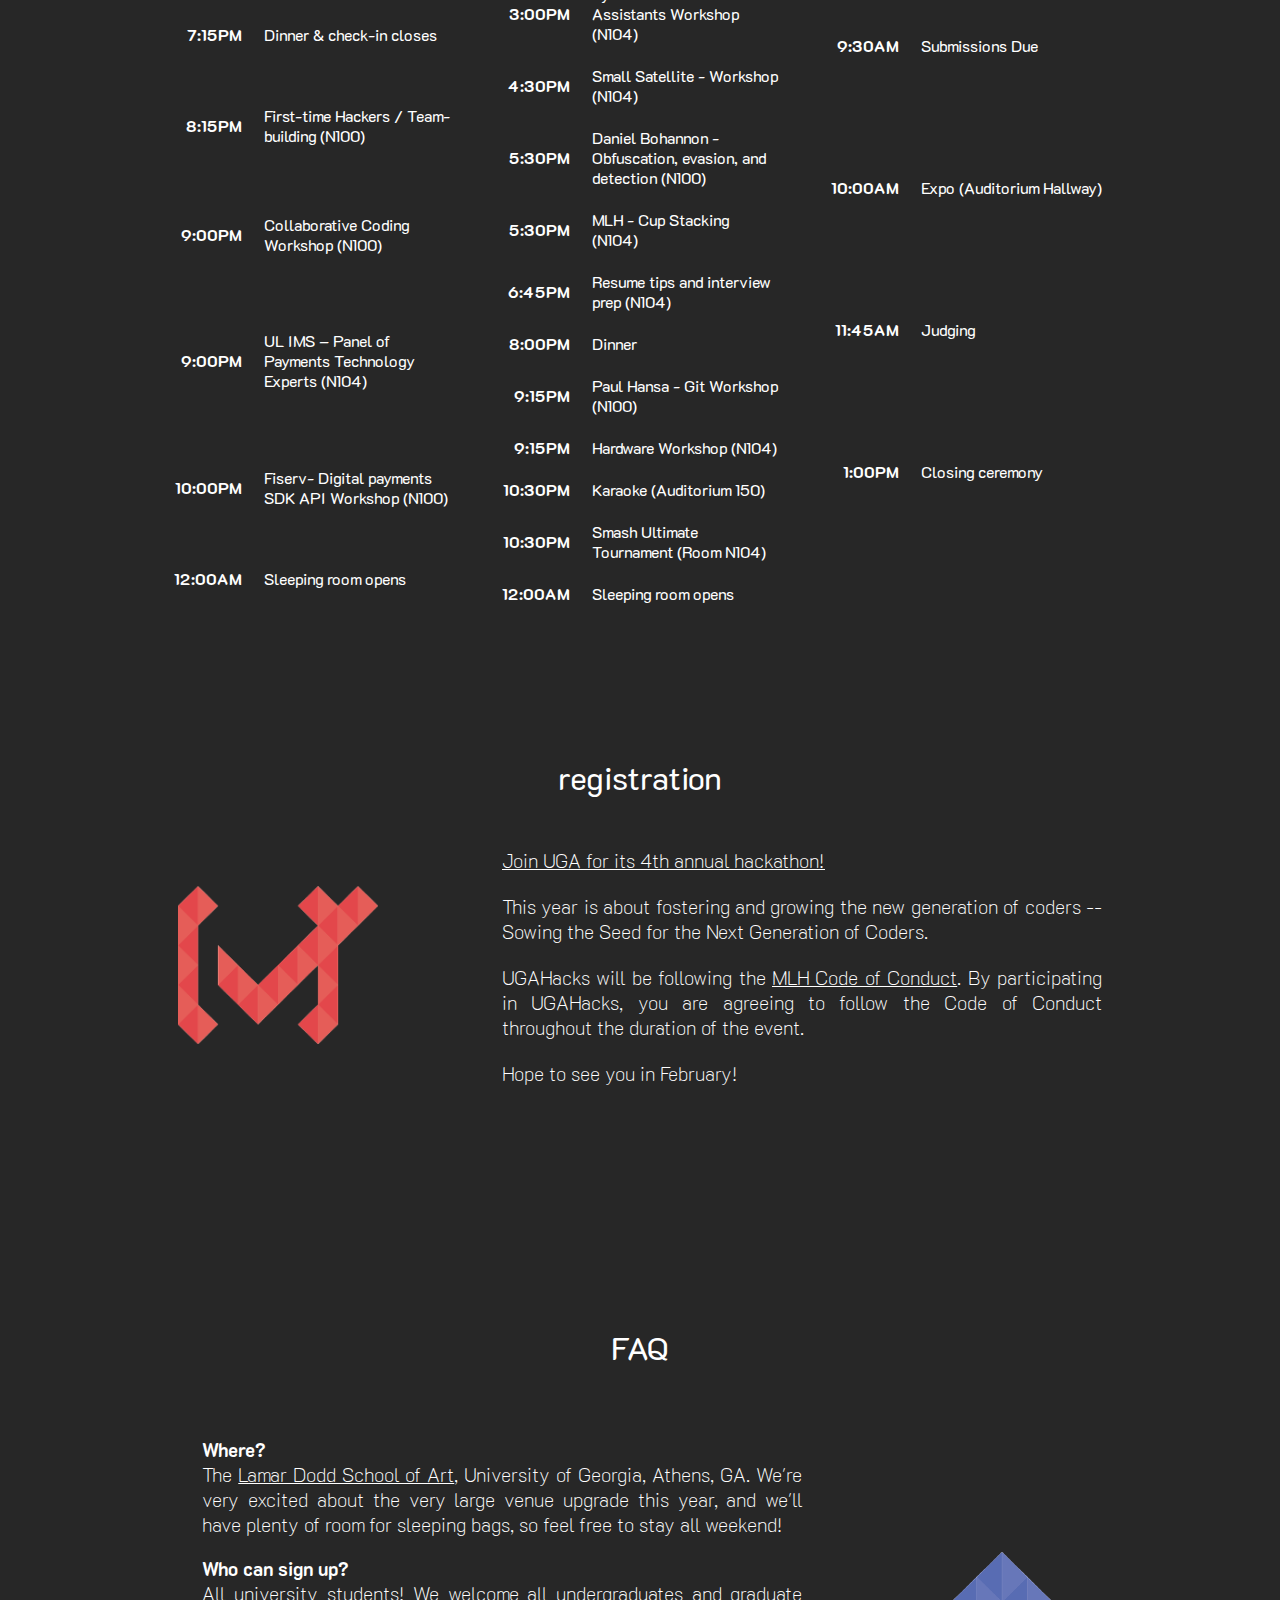
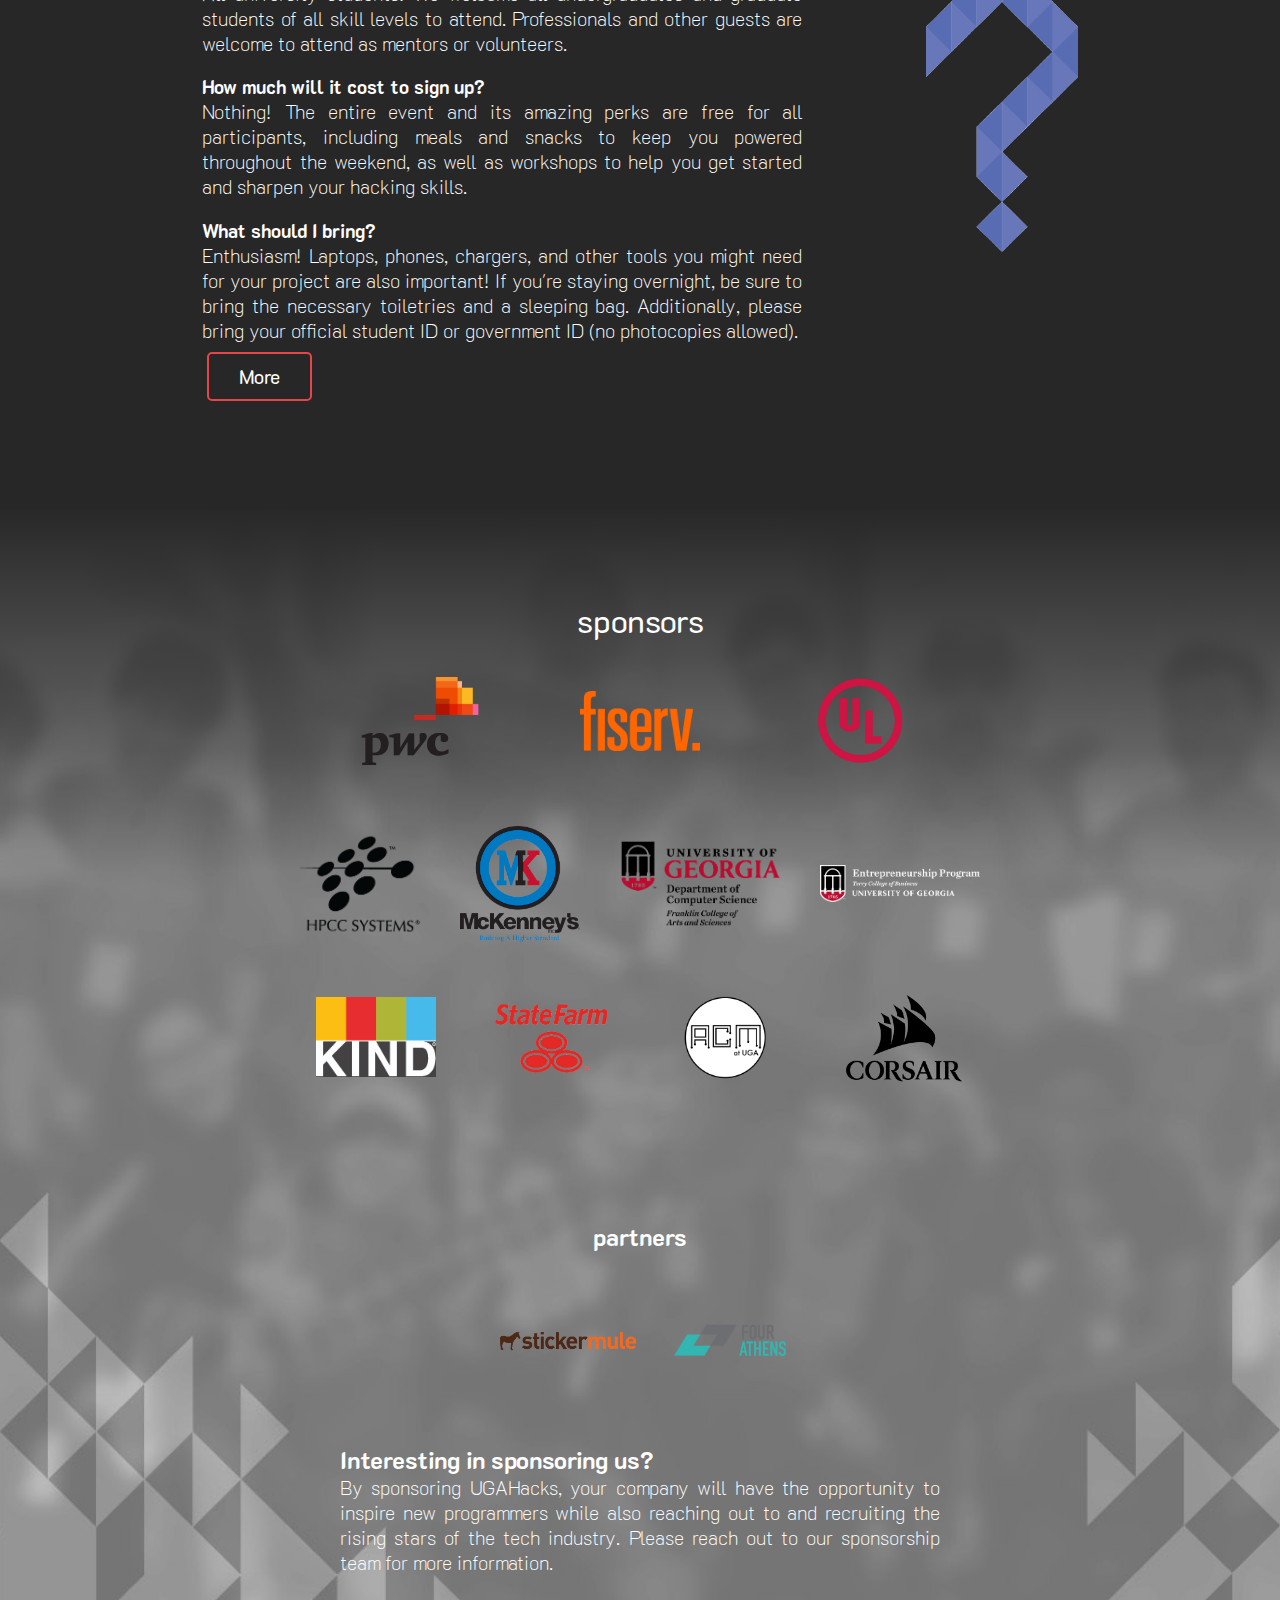
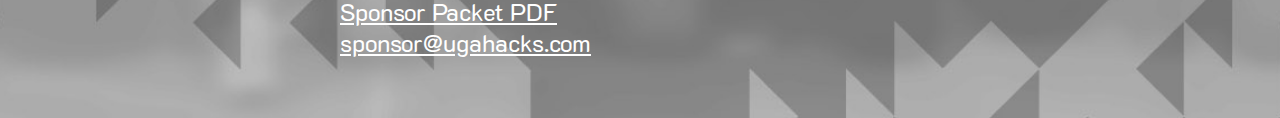
==== commit ba3be9f9: "Merge pull request #16 from ugahacks/dev" ====
--- a/index.html
+++ b/index.html
@@ -201,7 +201,7 @@
 					</tr>
 					<tr>
 						<td class=time>12:00PM </td>
-						<td>Web Apps Workshop (N104)</td>
+						<td>Web Apps Workshop (S150)</td>
 					</tr>
 					<tr>
 						<td class=time>2:00PM </td>
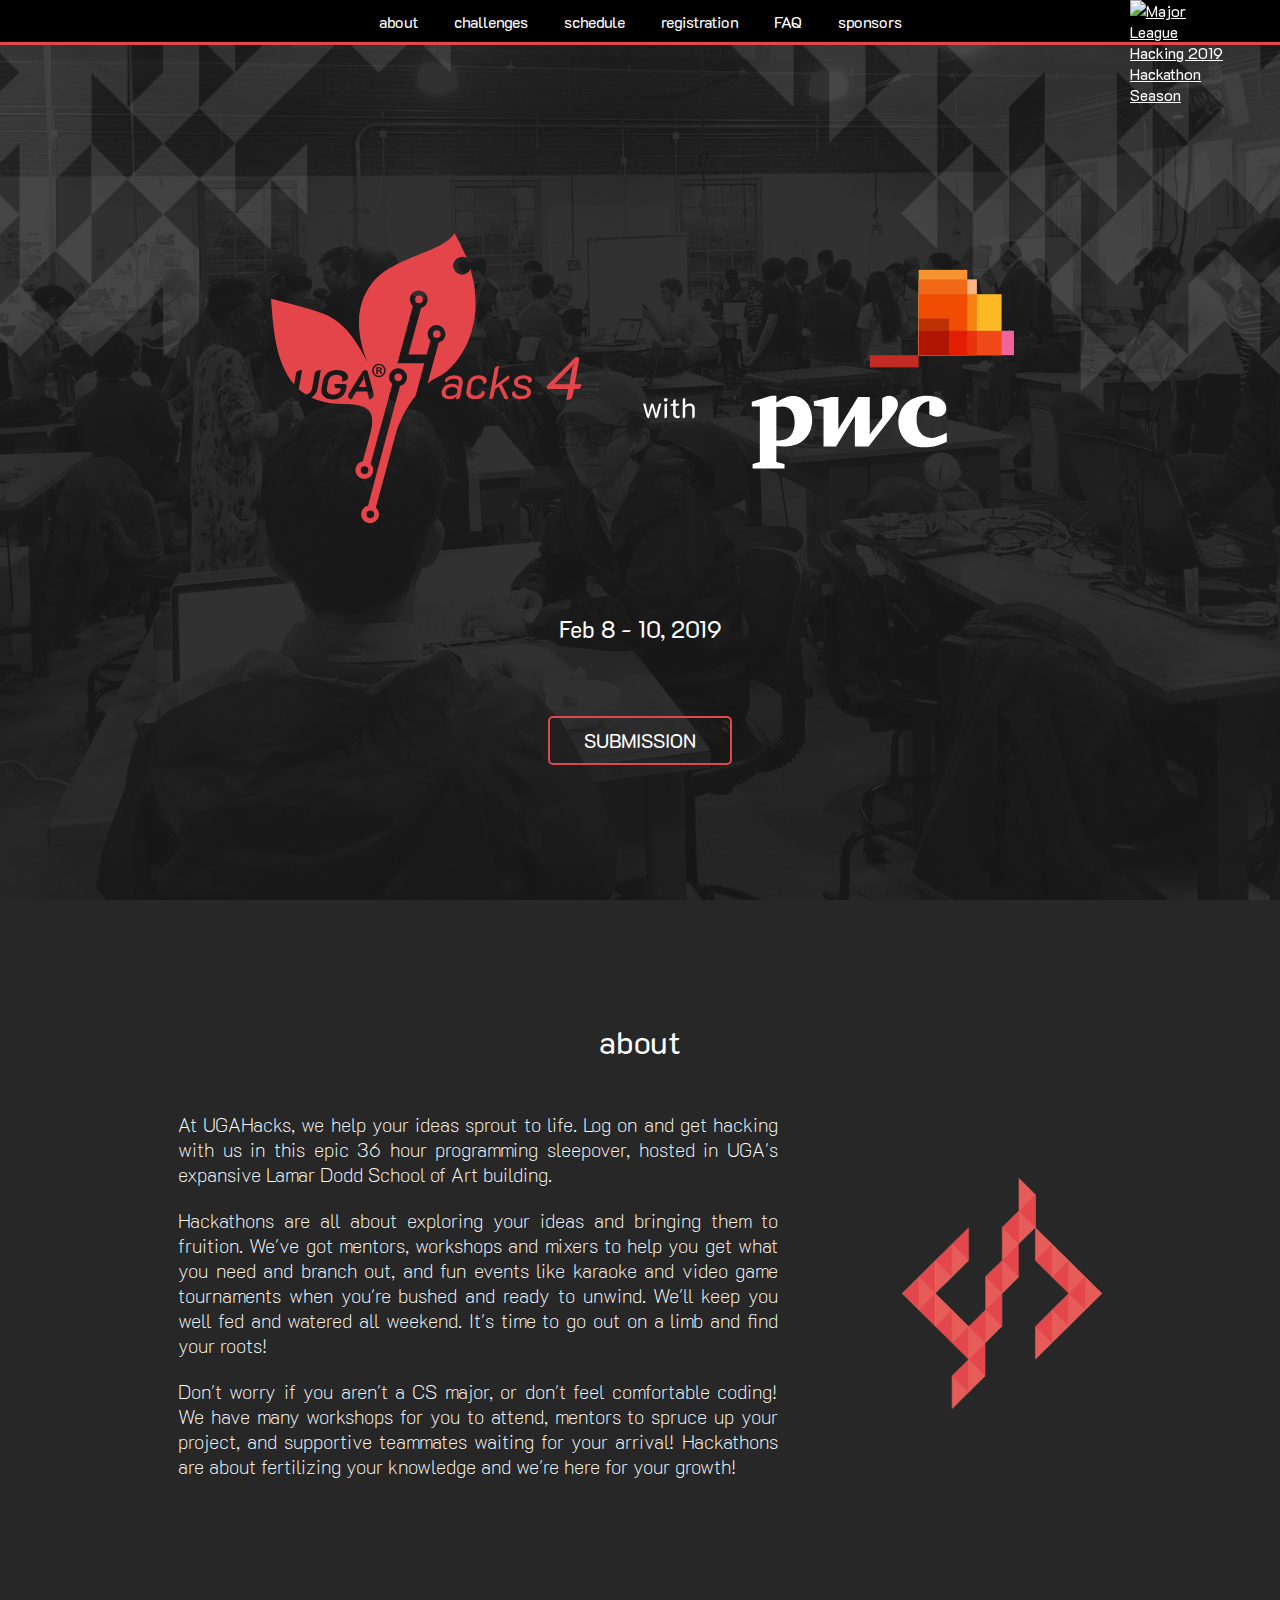
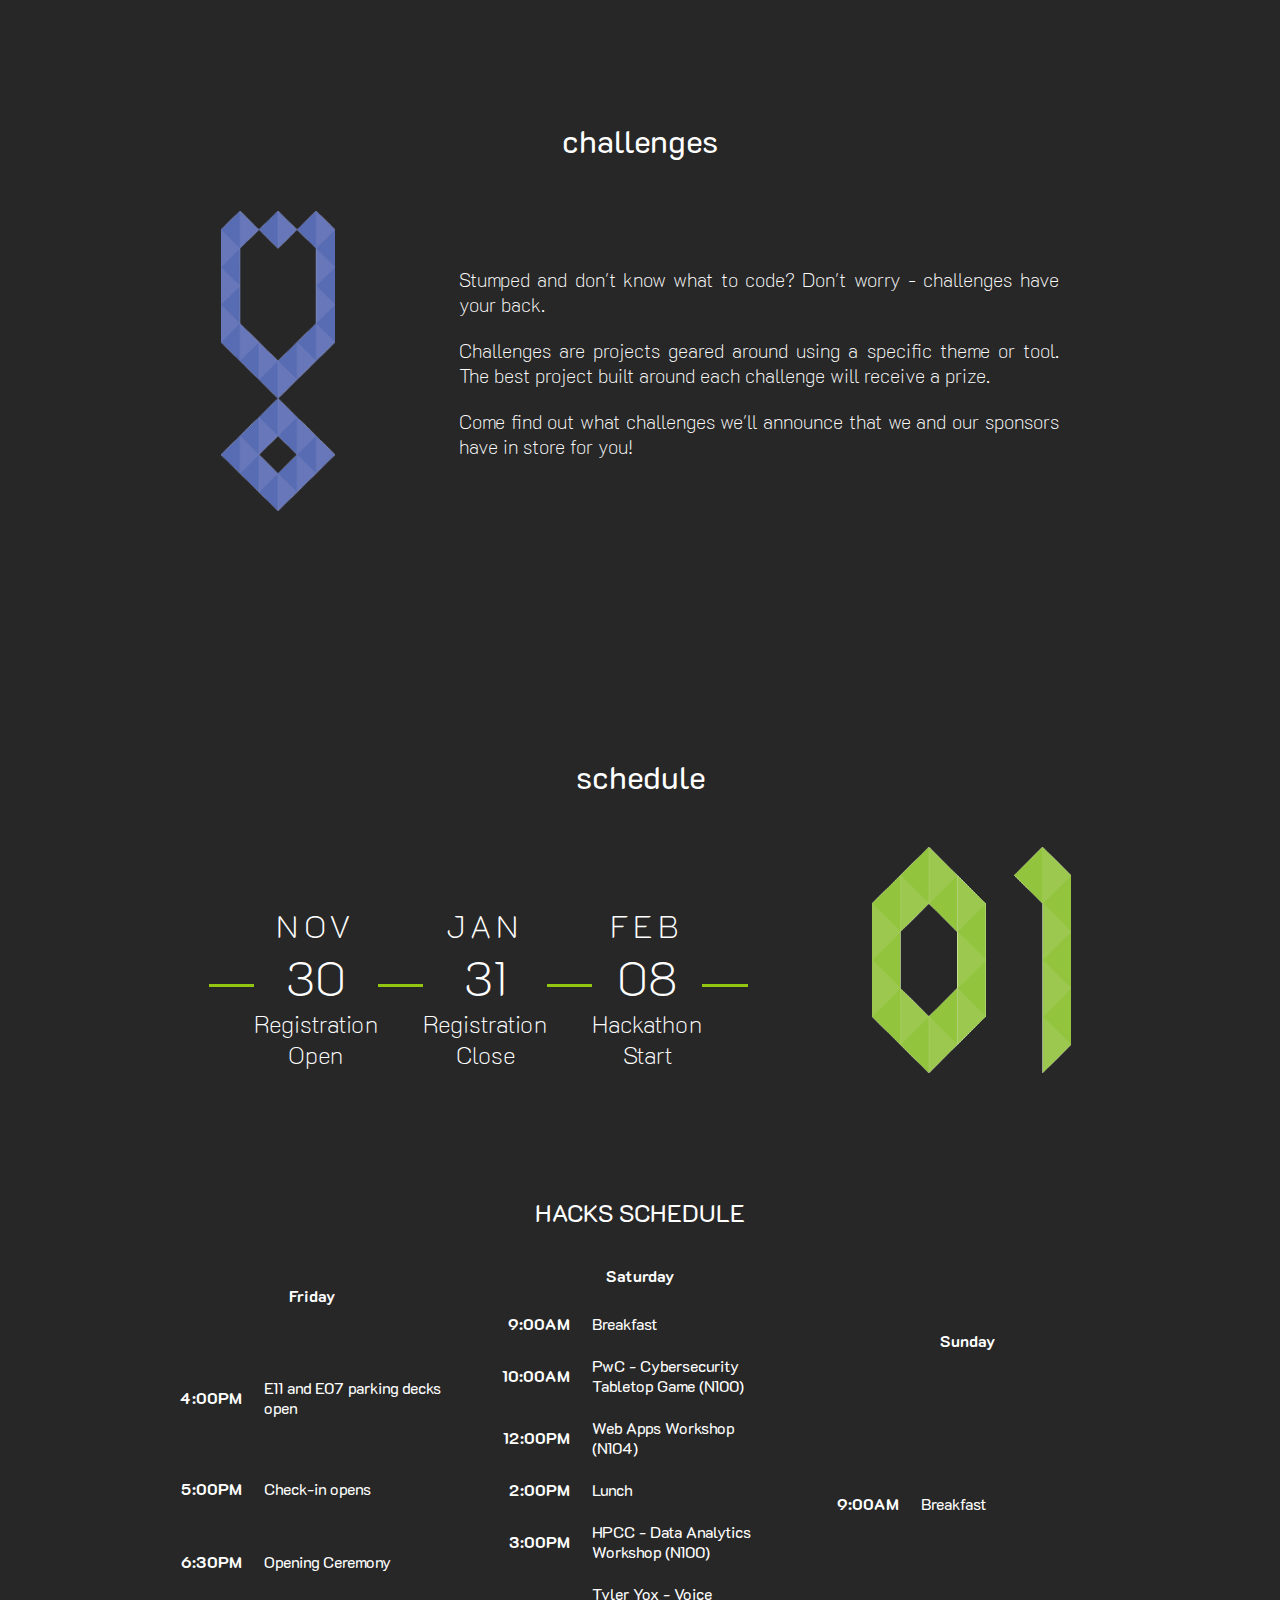
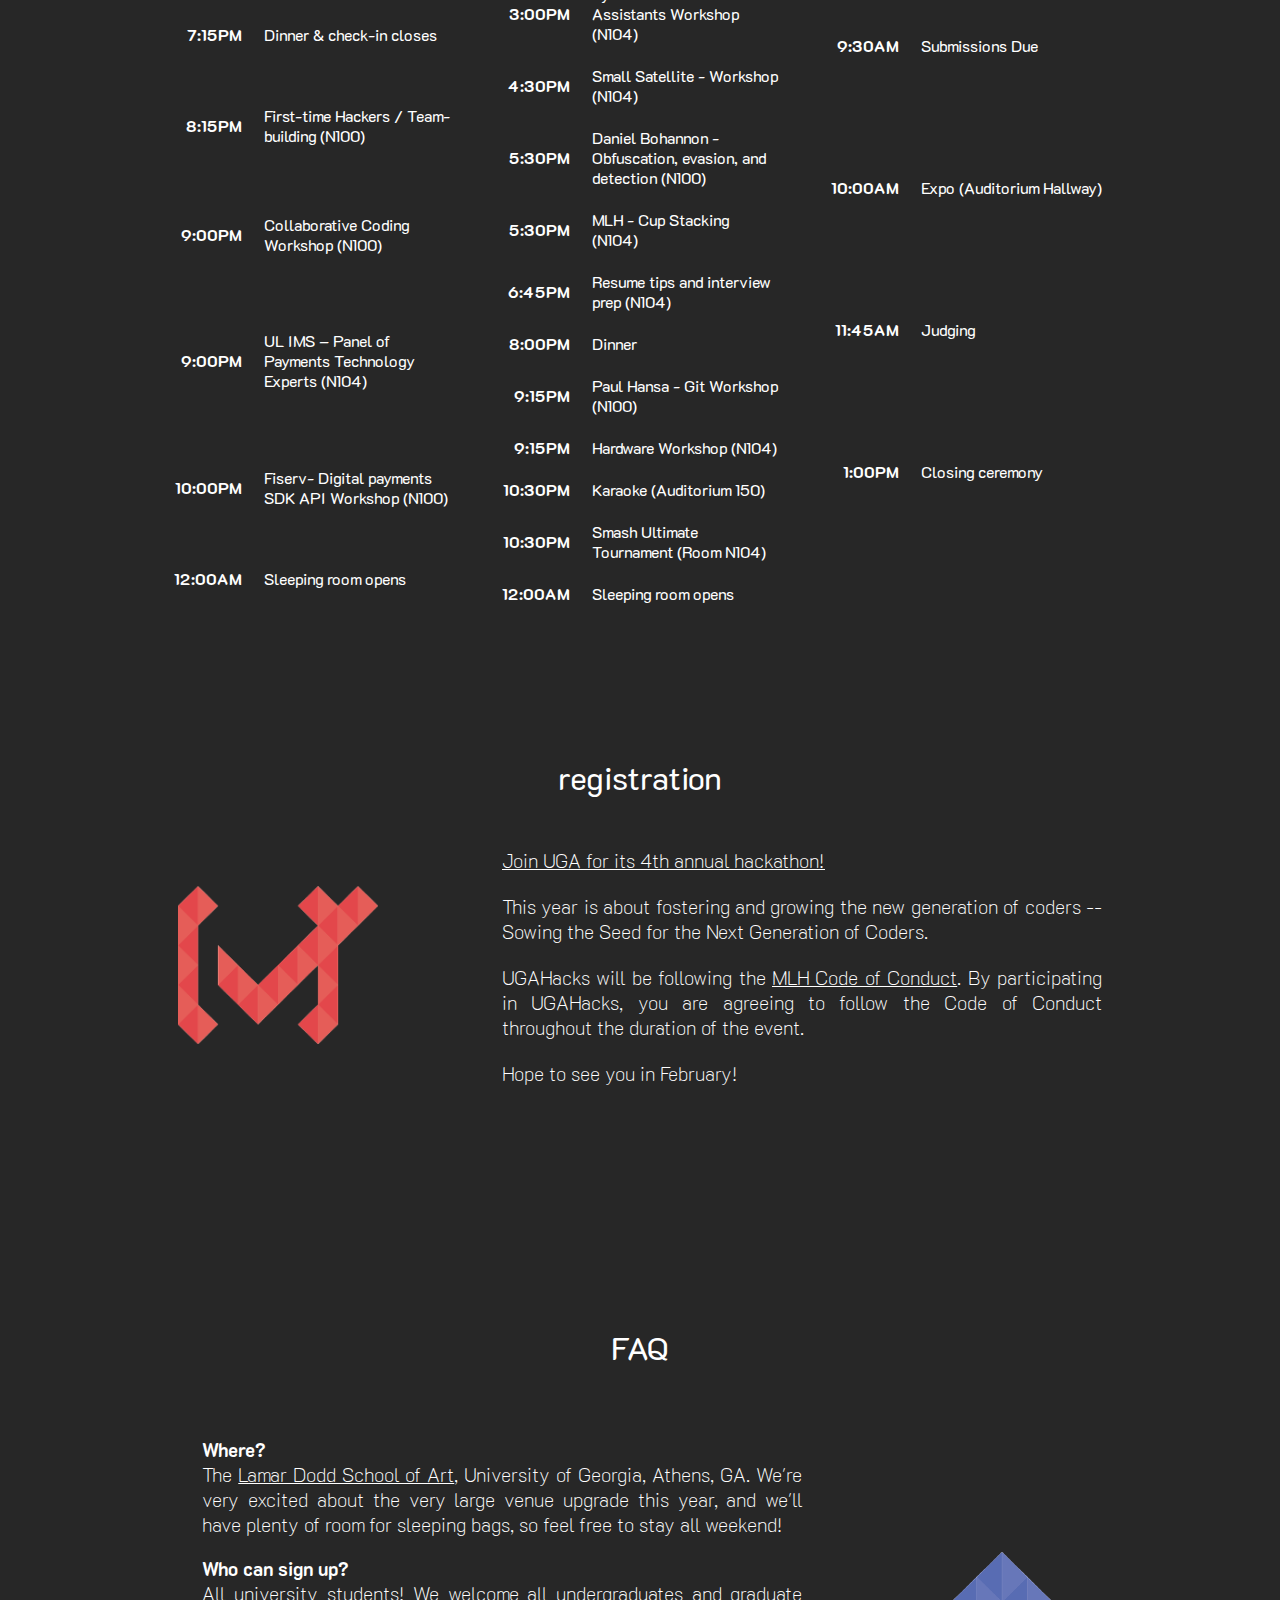
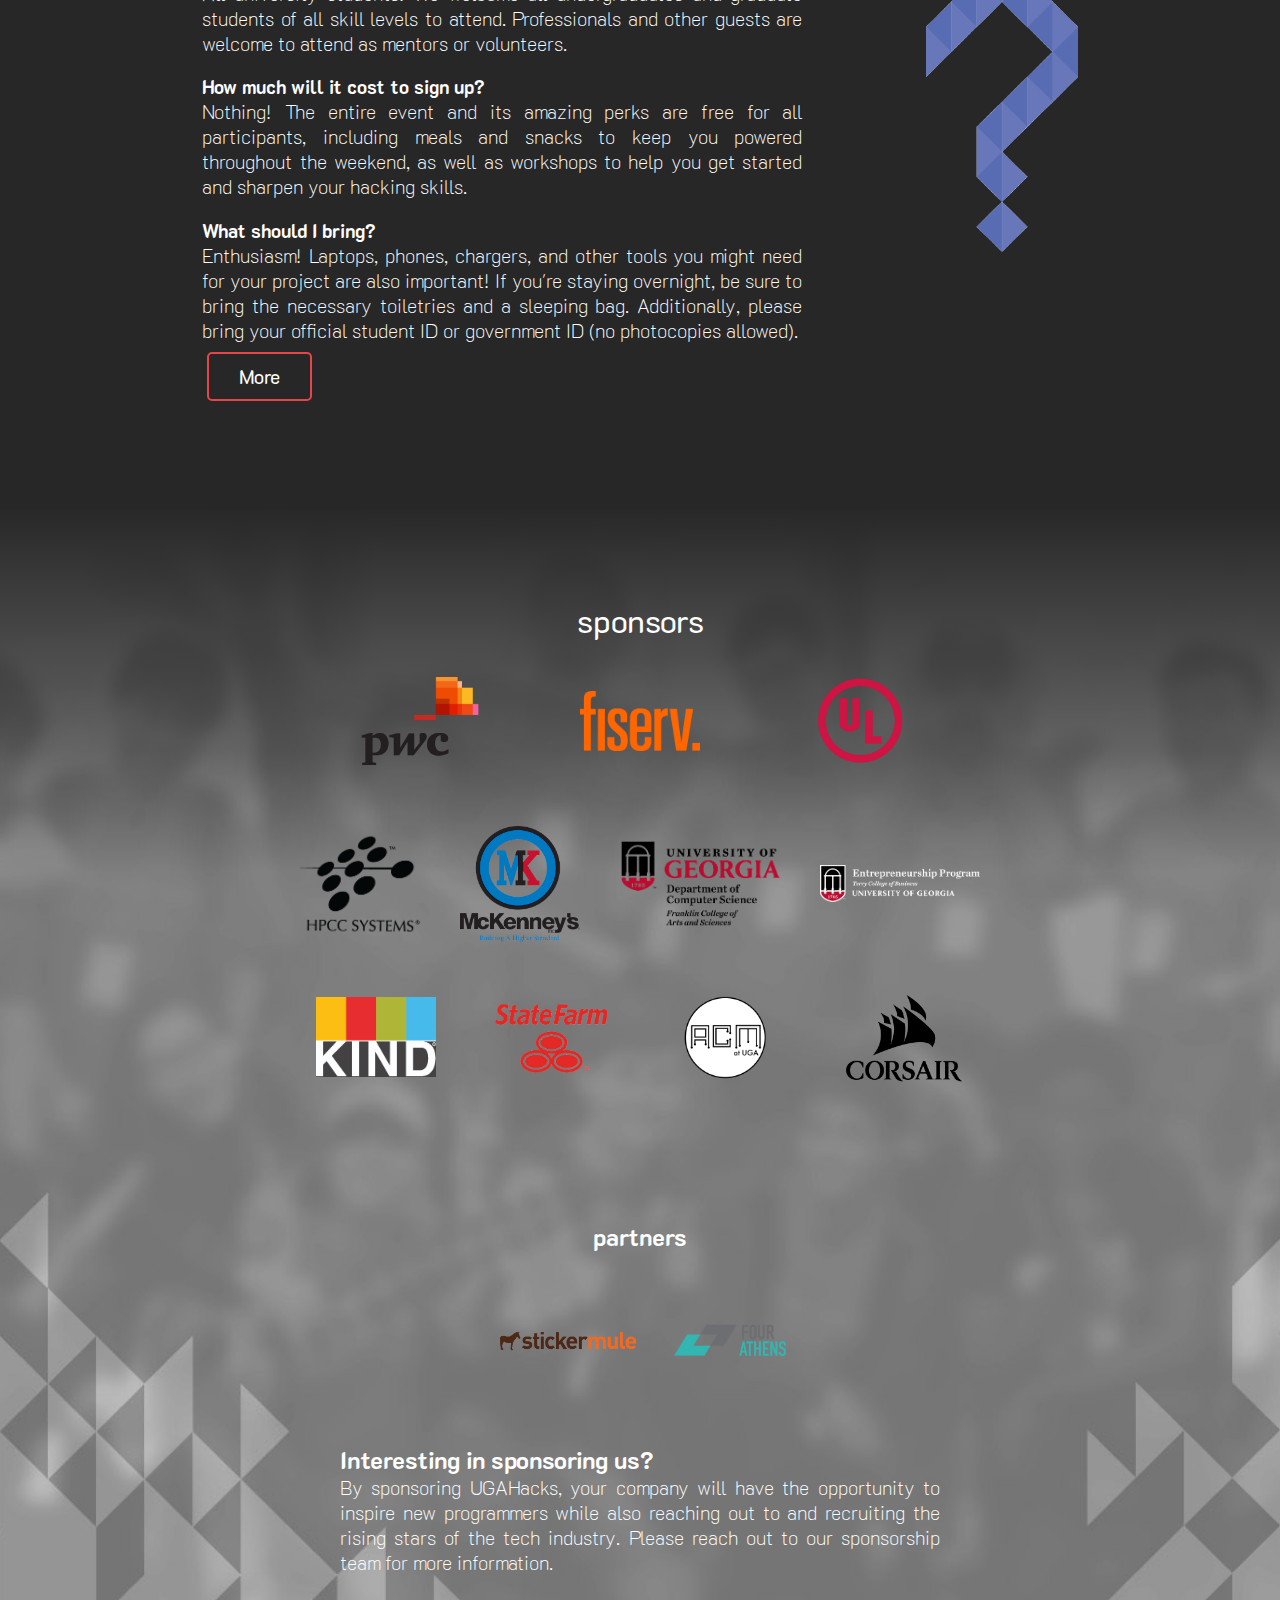
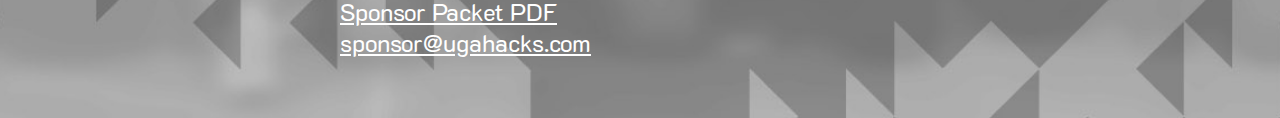
==== commit ea066741: "button change to submission" ====
--- a/index.html
+++ b/index.html
@@ -41,9 +41,7 @@
 				<img src="./img/logo.svg" />
 				<br />
 				<h1 id="date">Feb 8 - 10, 2019</h1>
-				<!--
-				<a class="btn" href="https://ugeorgia.ca1.qualtrics.com/jfe/form/SV_0USwj0iN2isrIXz" target="_blank">REGISTER</a>
-				-->
+				<a class="btn" href="https://ugahacks4.devpost.com/submissions" target="_blank">SUBMISSION</a>
 			</div>
 		</div>
 	</div>
@@ -201,7 +199,7 @@
 					</tr>
 					<tr>
 						<td class=time>12:00PM </td>
-						<td>Web Apps Workshop (S150)</td>
+						<td>Web Apps Workshop (N104)</td>
 					</tr>
 					<tr>
 						<td class=time>2:00PM </td>
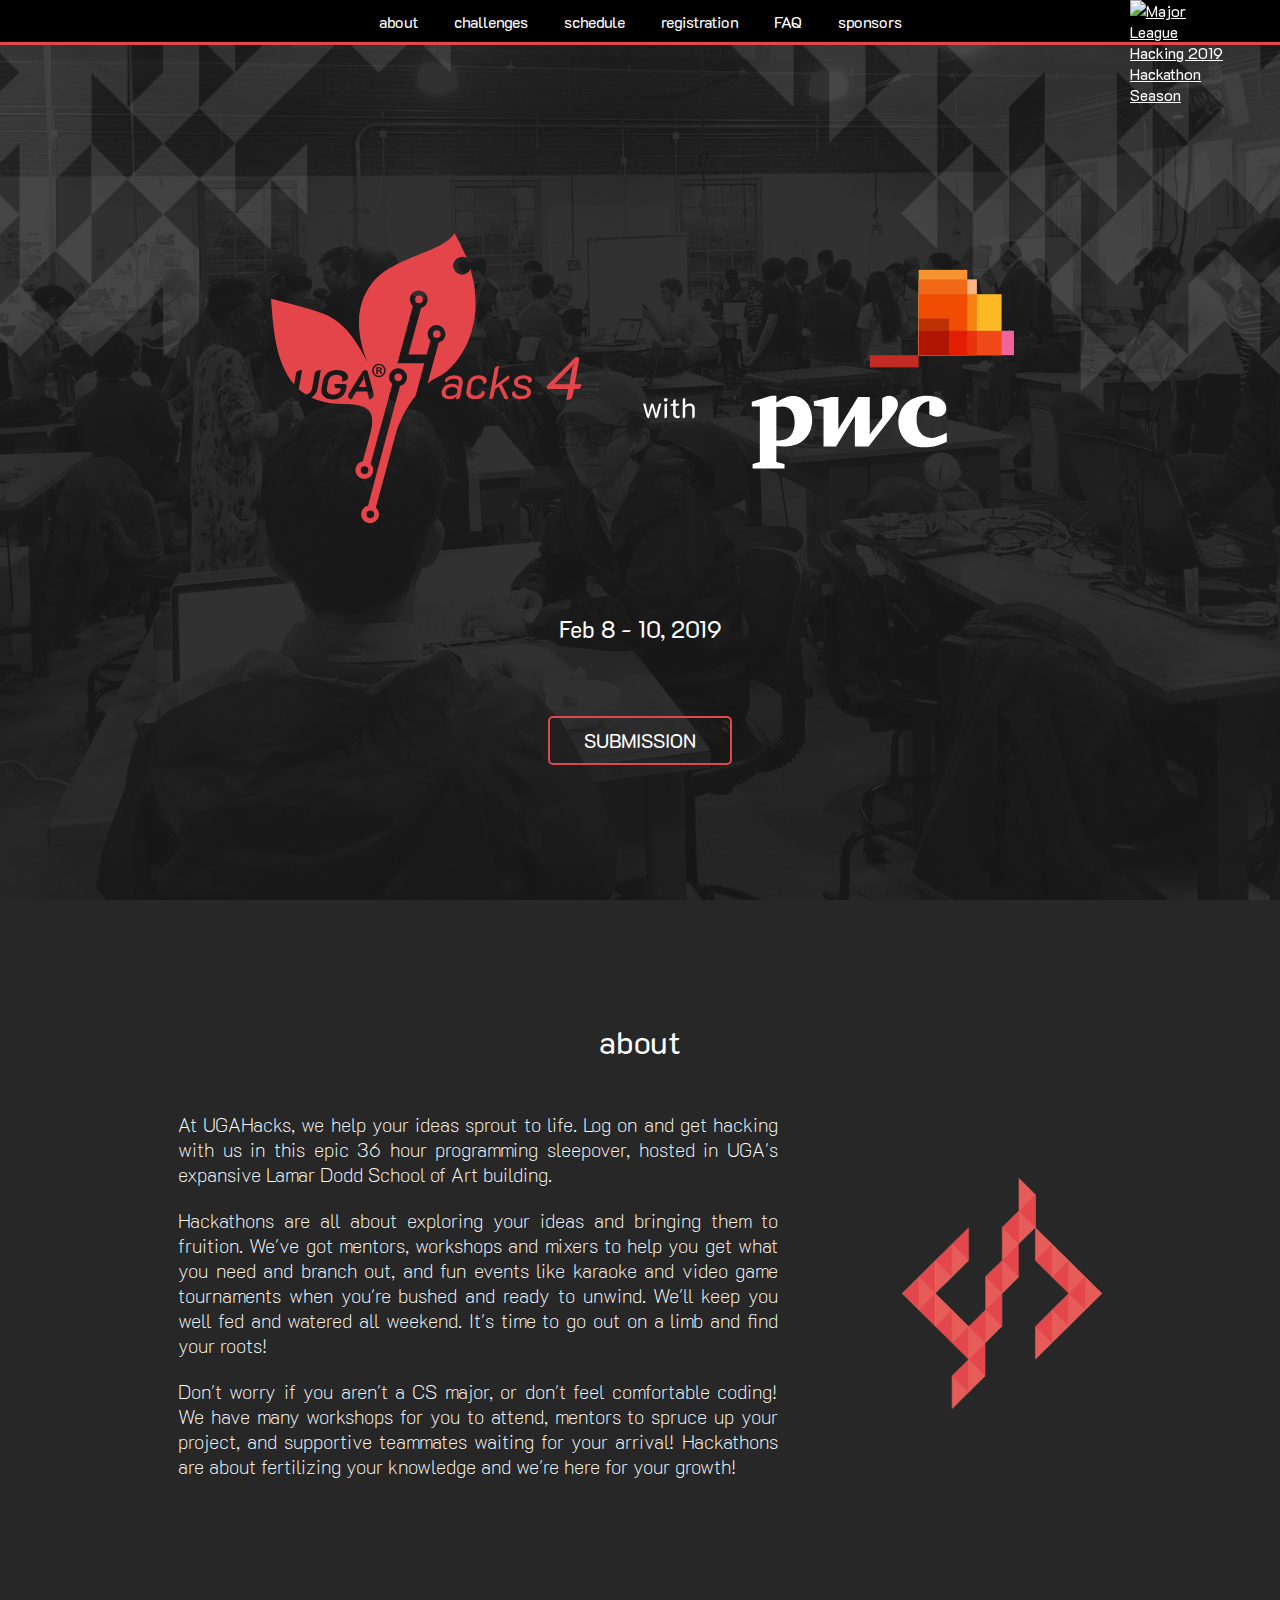
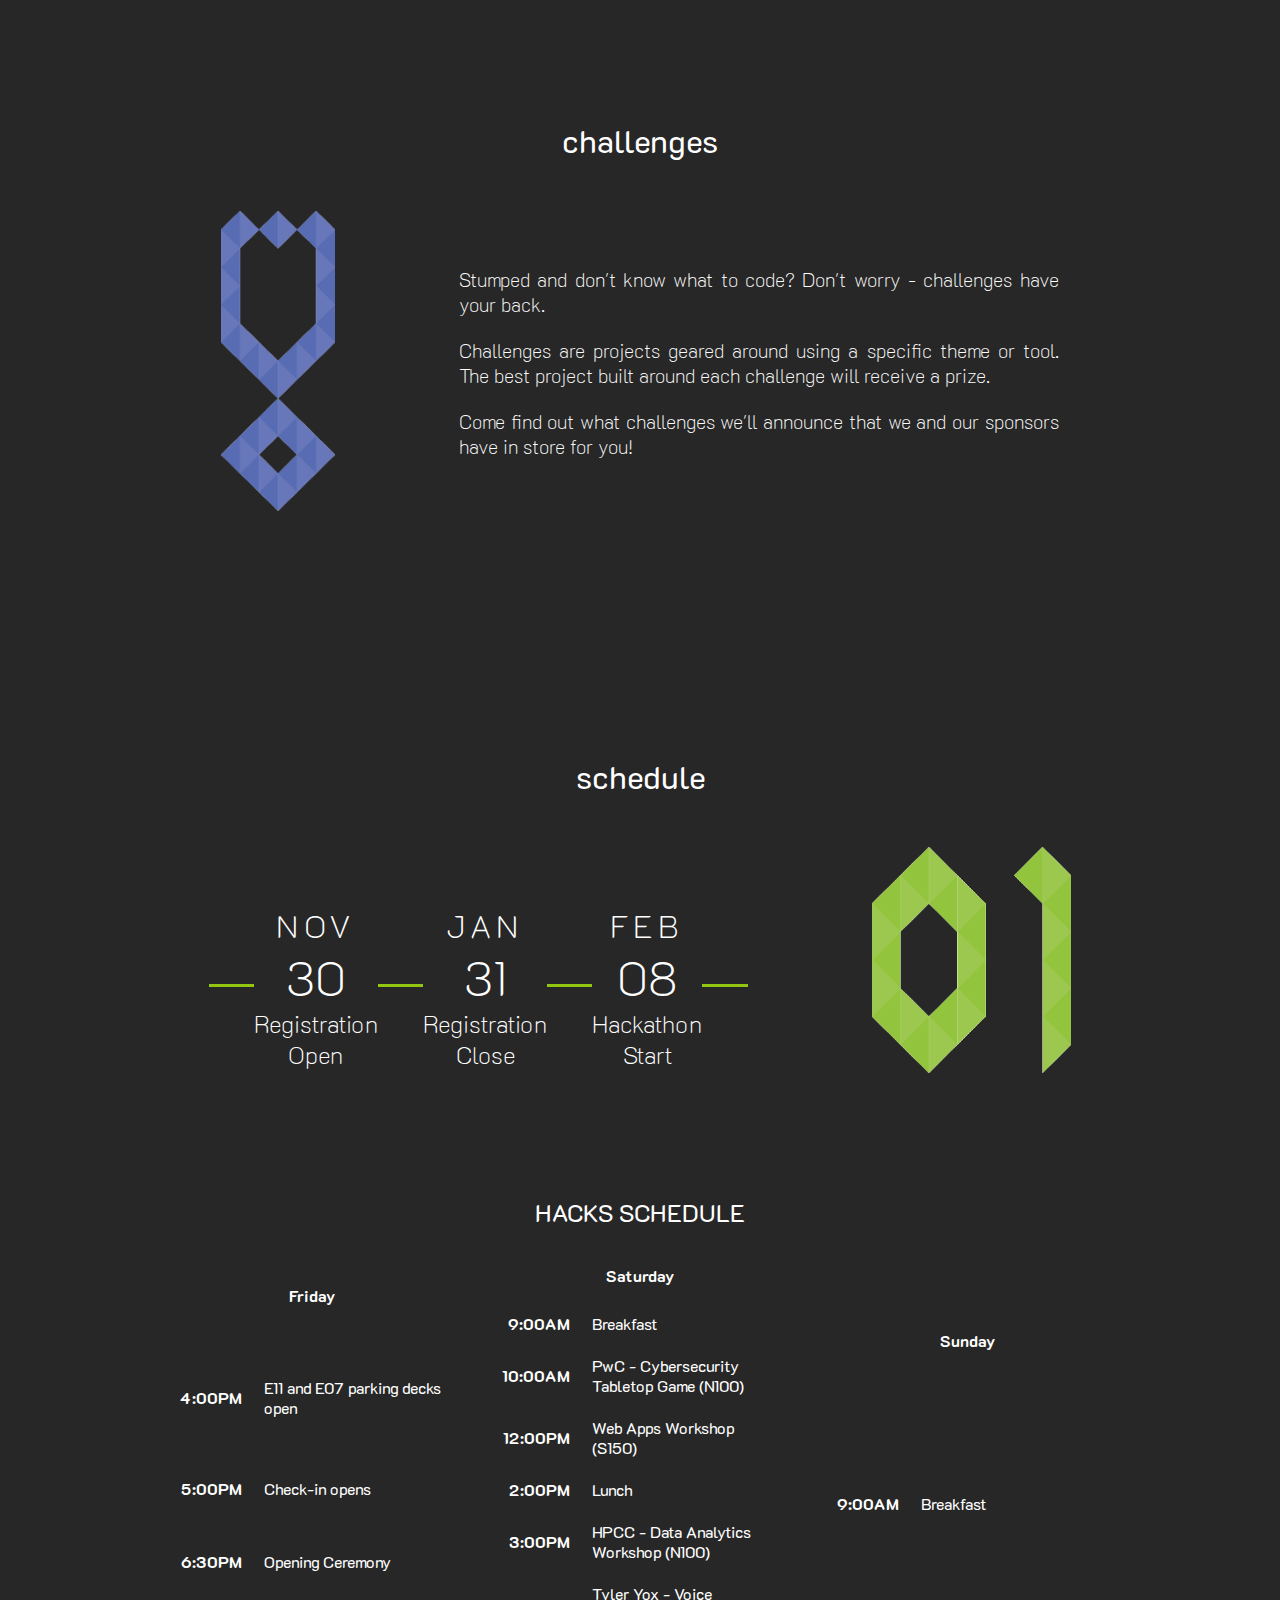
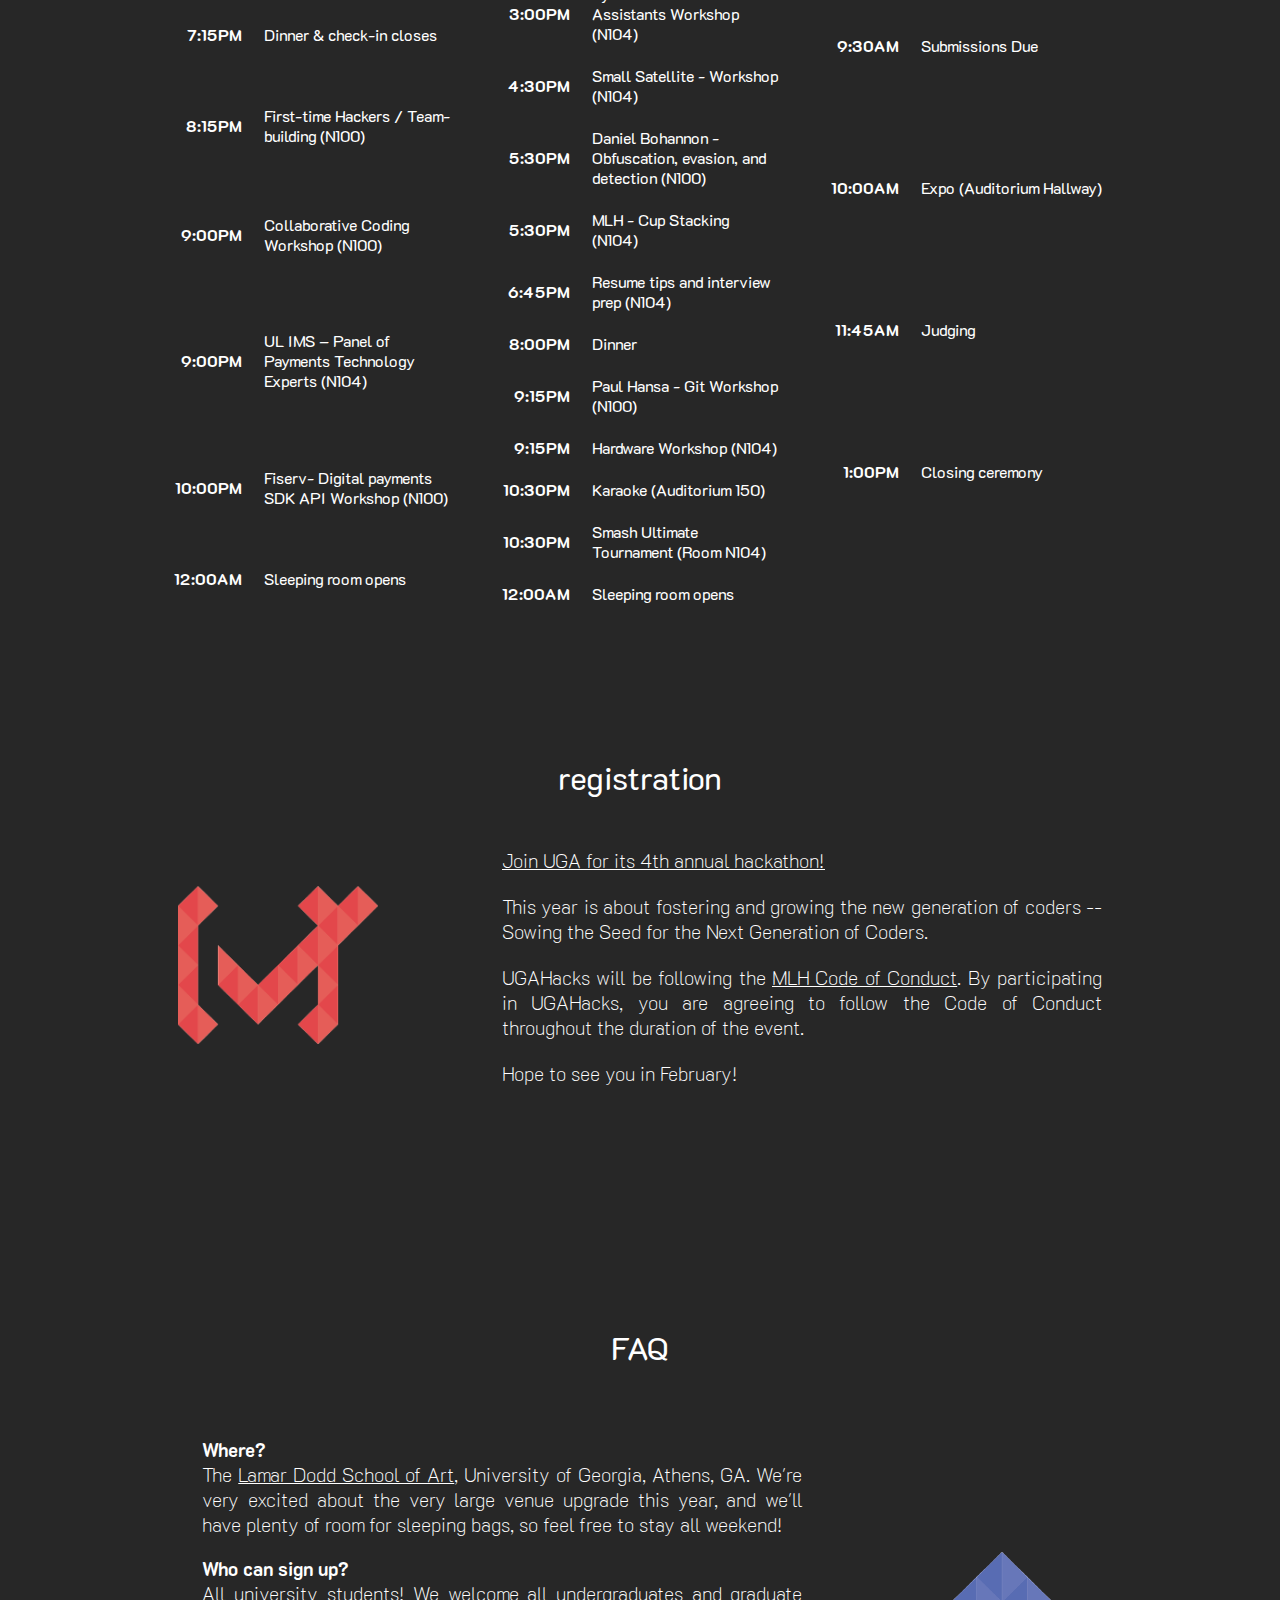
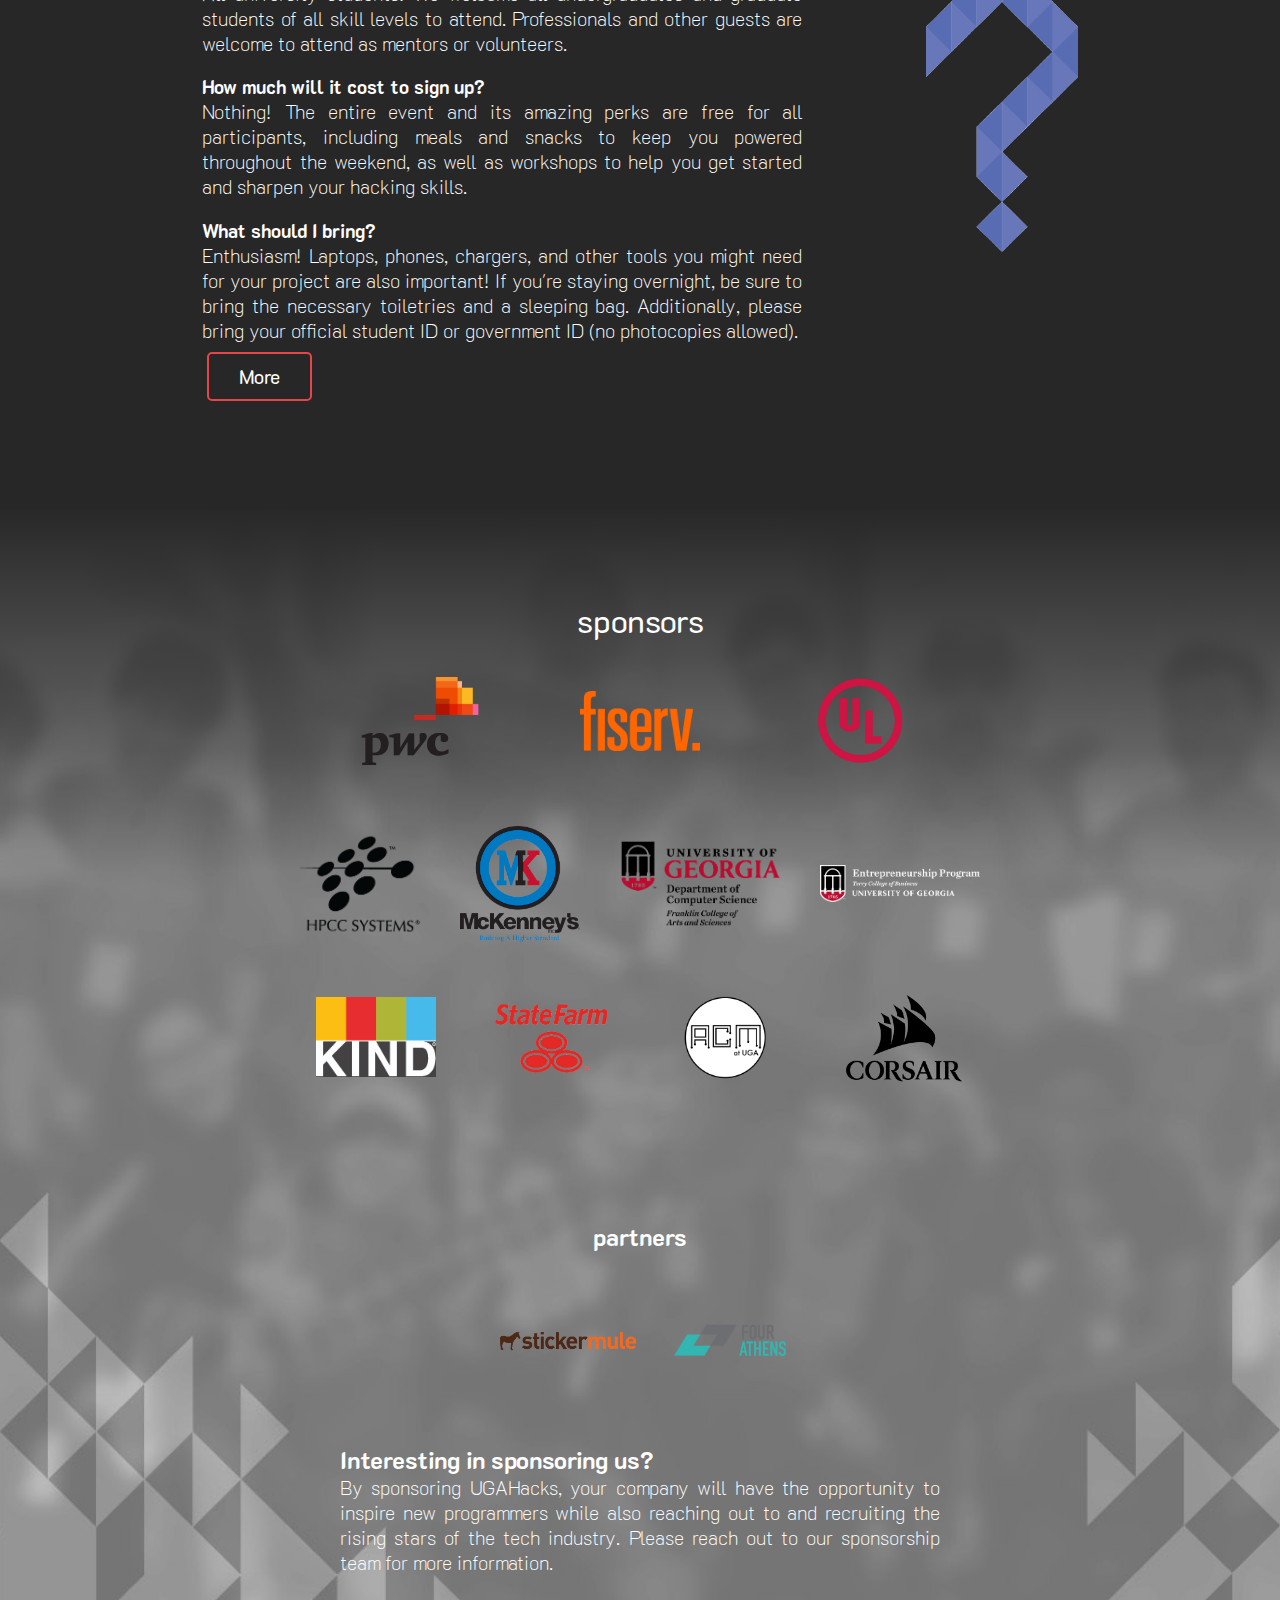
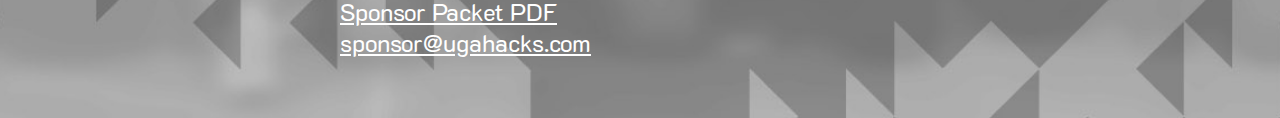
==== commit 3d6f8047: "Merge pull request #17 from ugahacks/dev" ====
--- a/index.html
+++ b/index.html
@@ -199,7 +199,7 @@
 					</tr>
 					<tr>
 						<td class=time>12:00PM </td>
-						<td>Web Apps Workshop (N104)</td>
+						<td>Web Apps Workshop (S150)</td>
 					</tr>
 					<tr>
 						<td class=time>2:00PM </td>
